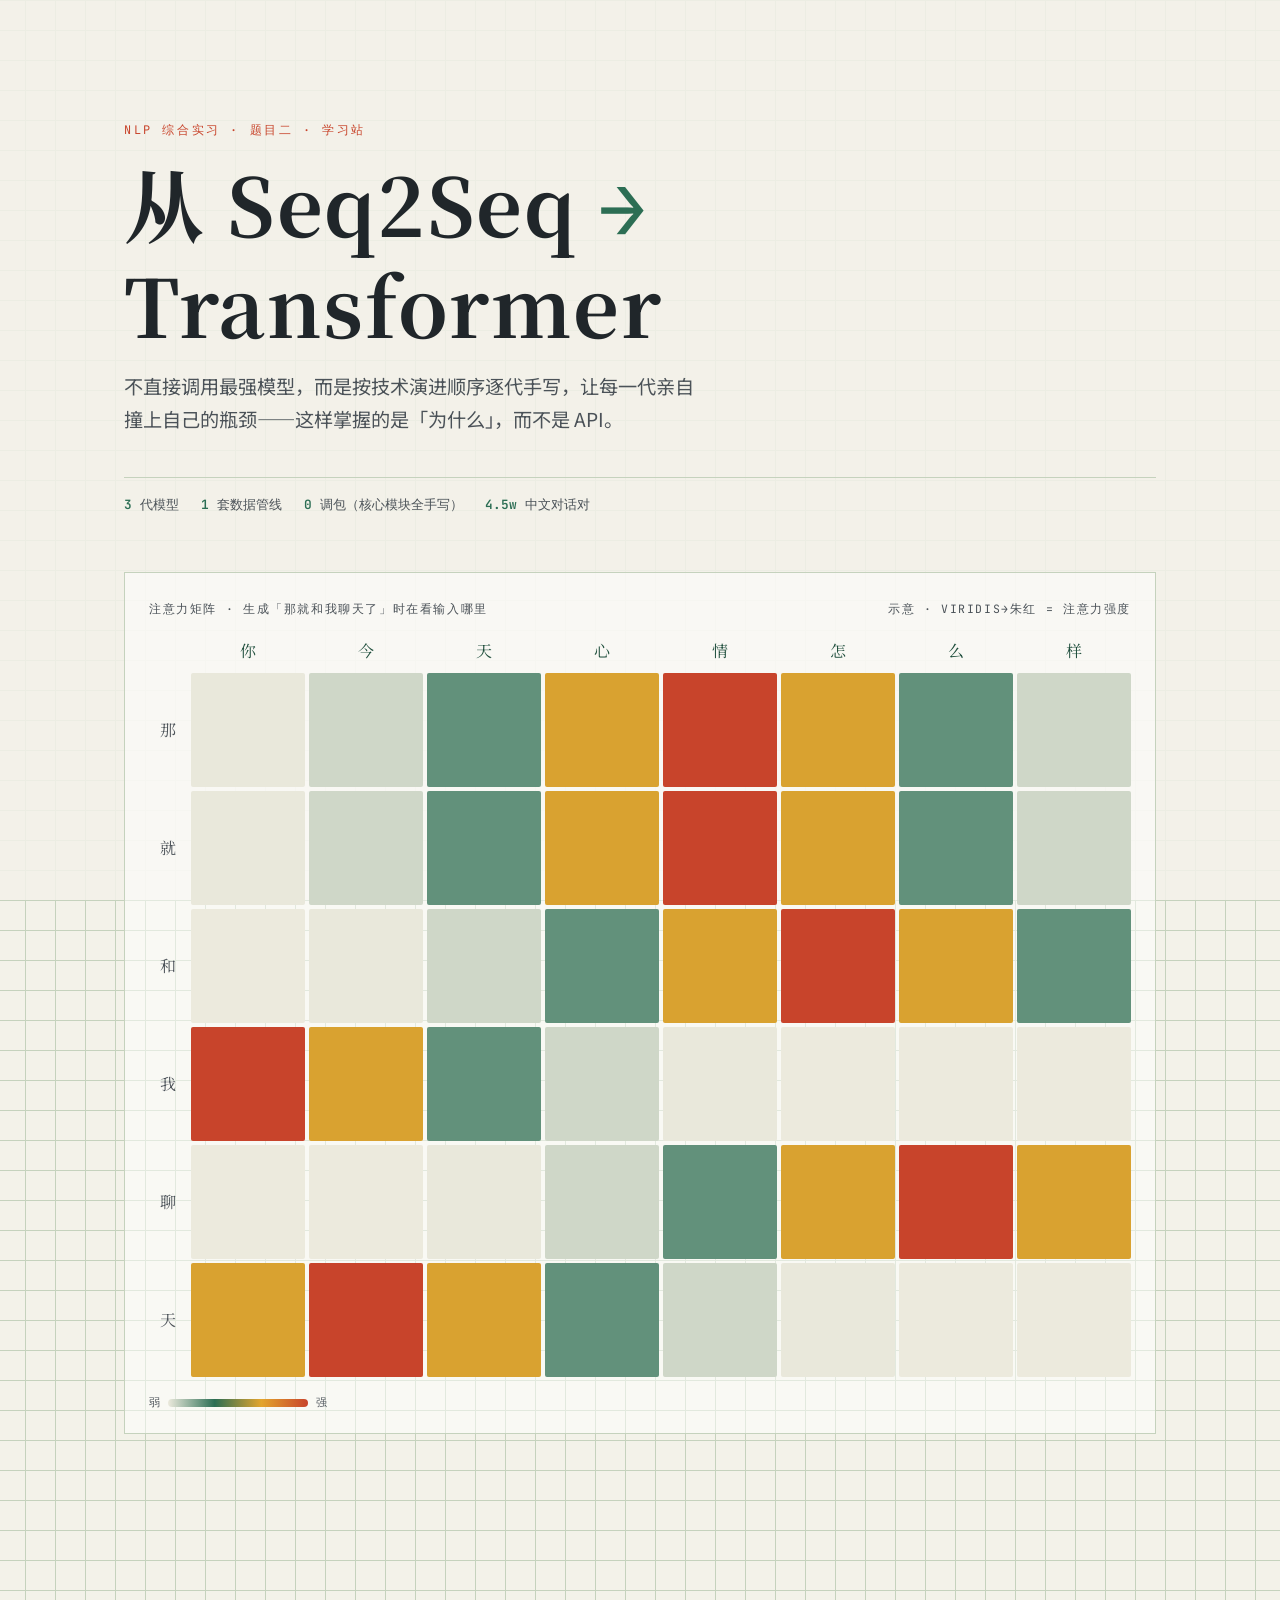
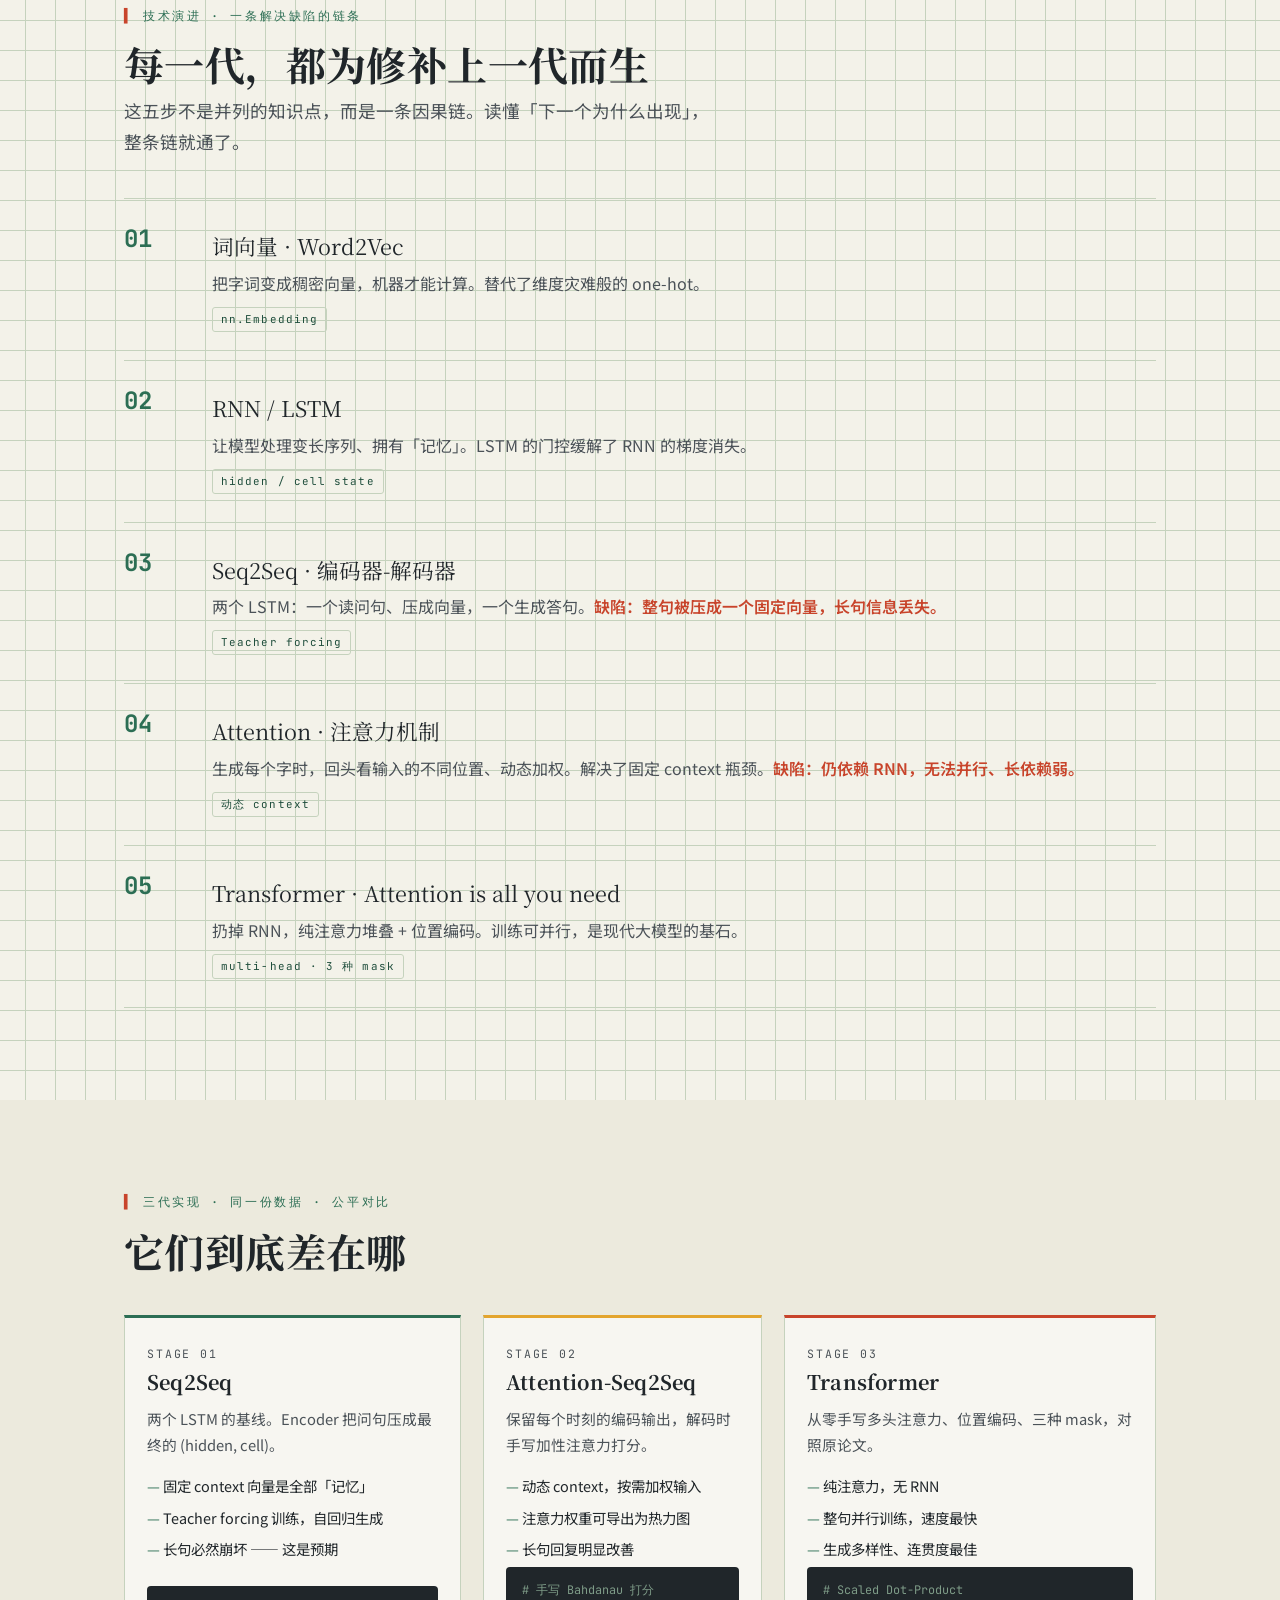
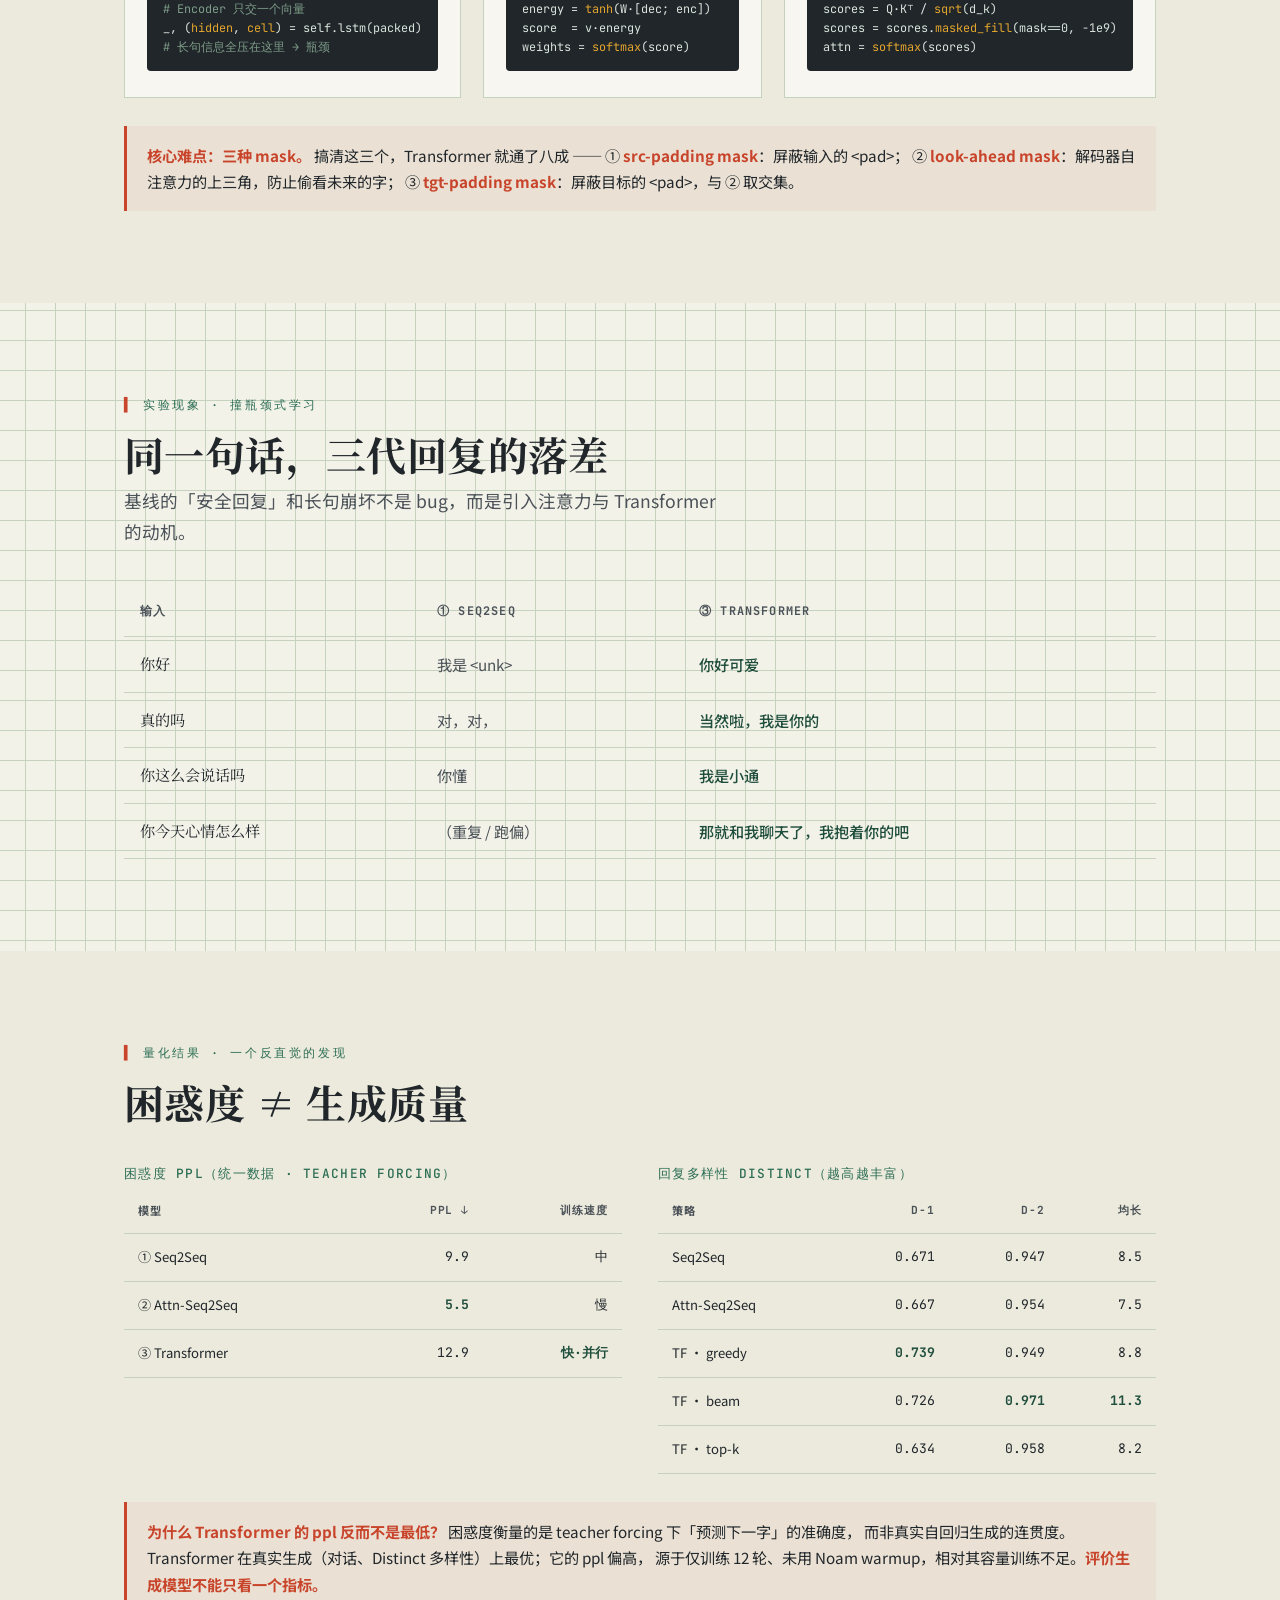
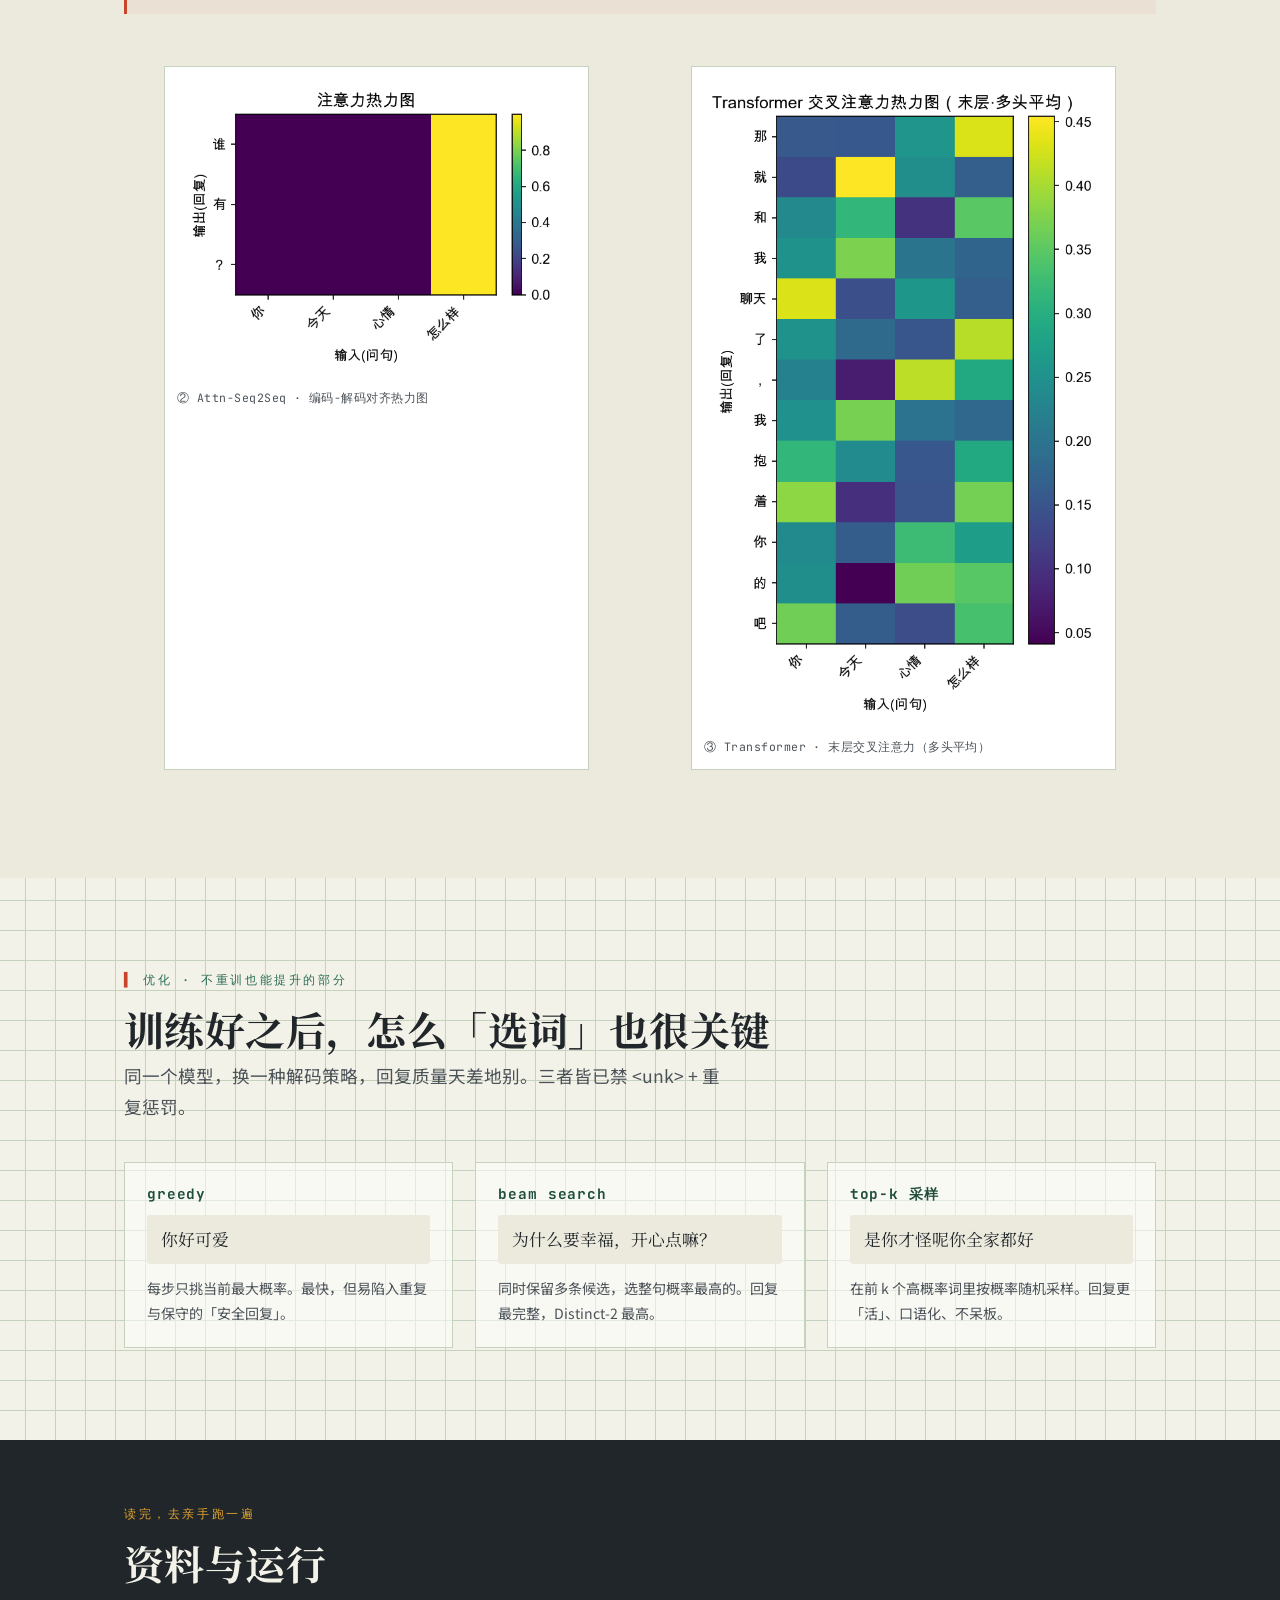
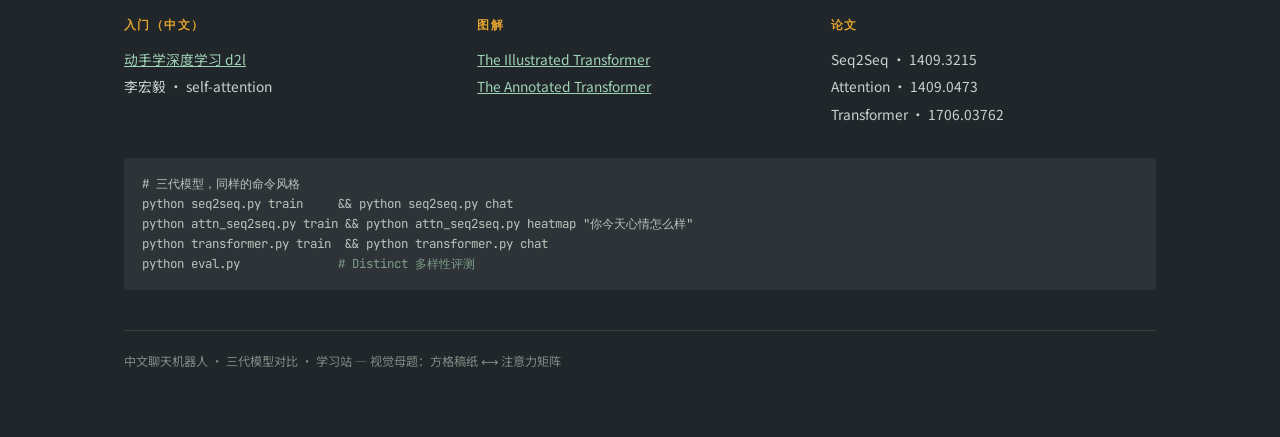
==== web/index.html @ bf2e15ba "补齐实测ppl + 学习/演示网站 - 实测三模型统一困惑度(9.9/5.5/12.9)，补充"ppl≠生成质量"分析 - 新增 web/ 学习网站：HTML+分离CSS+JS，视觉母题"方格稿纸⟷注" ====
<!DOCTYPE html>
<html lang="zh-CN">
<head>
<meta charset="UTF-8">
<meta name="viewport" content="width=device-width, initial-scale=1.0">
<title>从 Seq2Seq 到 Transformer · 中文聊天机器人学习站</title>
<meta name="description" content="按 NLP 技术演进顺序，从零实现并对比 Seq2Seq、Attention、Transformer 三代生成式对话模型的学习网站。">
<link rel="preconnect" href="https://fonts.googleapis.com">
<link rel="preconnect" href="https://fonts.gstatic.com" crossorigin>
<link href="https://fonts.googleapis.com/css2?family=Noto+Sans+SC:wght@400;500;700&family=Noto+Serif+SC:wght@500;700;900&family=JetBrains+Mono:wght@400;500;700&display=swap" rel="stylesheet">
<link rel="stylesheet" href="styles.css">
</head>
<body>

<!-- ================= HERO ================= -->
<header class="hero">
  <div class="wrap">
    <p class="eyebrow">NLP 综合实习 · 题目二 · 学习站</p>
    <h1>从 Seq2Seq <span class="arrow">→</span> Transformer</h1>
    <p class="sub">不直接调用最强模型，而是按技术演进顺序逐代手写，让每一代亲自撞上自己的瓶颈——这样掌握的是「为什么」，而不是 API。</p>
    <div class="meta">
      <span><b>3</b> 代模型</span>
      <span><b>1</b> 套数据管线</span>
      <span><b>0</b> 调包（核心模块全手写）</span>
      <span><b>4.5w</b> 中文对话对</span>
    </div>

    <!-- 签名：注意力矩阵（= 方格稿纸） -->
    <figure class="attn-demo reveal">
      <figcaption class="cap">
        <span>注意力矩阵 · 生成「那就和我聊天了」时在看输入哪里</span>
        <span>示意 · viridis→朱红 = 注意力强度</span>
      </figcaption>
      <div class="attn-grid" id="attn-grid" aria-label="注意力热力图示意"></div>
      <div class="legend"><span>弱</span><span class="bar"></span><span>强</span></div>
    </figure>
  </div>
</header>

<!-- ================= 演进时间线 ================= -->
<section>
  <div class="wrap">
    <div class="section-head reveal">
      <p class="eyebrow">技术演进 · 一条解决缺陷的链条</p>
      <h2>每一代，都为修补上一代而生</h2>
      <p class="lede">这五步不是并列的知识点，而是一条因果链。读懂「下一个为什么出现」，整条链就通了。</p>
    </div>
    <ol class="spine reveal">
      <li>
        <div class="no">01</div>
        <div>
          <p class="who">词向量 · Word2Vec</p>
          <p class="solves">把字词变成稠密向量，机器才能计算。替代了维度灾难般的 one-hot。</p>
          <span class="tag">nn.Embedding</span>
        </div>
      </li>
      <li>
        <div class="no">02</div>
        <div>
          <p class="who">RNN / LSTM</p>
          <p class="solves">让模型处理变长序列、拥有「记忆」。LSTM 的门控缓解了 RNN 的梯度消失。</p>
          <span class="tag">hidden / cell state</span>
        </div>
      </li>
      <li>
        <div class="no">03</div>
        <div>
          <p class="who">Seq2Seq · 编码器-解码器</p>
          <p class="solves">两个 LSTM：一个读问句、压成向量，一个生成答句。<b>缺陷：整句被压成一个固定向量，长句信息丢失。</b></p>
          <span class="tag">Teacher forcing</span>
        </div>
      </li>
      <li>
        <div class="no">04</div>
        <div>
          <p class="who">Attention · 注意力机制</p>
          <p class="solves">生成每个字时，回头看输入的不同位置、动态加权。解决了固定 context 瓶颈。<b>缺陷：仍依赖 RNN，无法并行、长依赖弱。</b></p>
          <span class="tag">动态 context</span>
        </div>
      </li>
      <li>
        <div class="no">05</div>
        <div>
          <p class="who">Transformer · Attention is all you need</p>
          <p class="solves">扔掉 RNN，纯注意力堆叠 + 位置编码。训练可并行，是现代大模型的基石。</p>
          <span class="tag">multi-head · 3 种 mask</span>
        </div>
      </li>
    </ol>
  </div>
</section>

<!-- ================= 三代模型 ================= -->
<section class="bottleneck">
  <div class="wrap">
    <div class="section-head reveal">
      <p class="eyebrow">三代实现 · 同一份数据 · 公平对比</p>
      <h2>它们到底差在哪</h2>
    </div>
    <div class="cards reveal">
      <article class="card">
        <span class="kicker">STAGE 01</span>
        <h3>Seq2Seq</h3>
        <p class="role">两个 LSTM 的基线。Encoder 把问句压成最终的 (hidden, cell)。</p>
        <p class="point">固定 context 向量是全部「记忆」</p>
        <p class="point">Teacher forcing 训练，自回归生成</p>
        <p class="point">长句必然崩坏 —— 这是预期</p>
        <pre><span class="c"># Encoder 只交一个向量</span>
_, (<span class="k">hidden</span>, <span class="k">cell</span>) = self.lstm(packed)
<span class="c"># 长句信息全压在这里 → 瓶颈</span></pre>
      </article>
      <article class="card accent-a">
        <span class="kicker">STAGE 02</span>
        <h3>Attention-Seq2Seq</h3>
        <p class="role">保留每个时刻的编码输出，解码时手写加性注意力打分。</p>
        <p class="point">动态 context，按需加权输入</p>
        <p class="point">注意力权重可导出为热力图</p>
        <p class="point">长句回复明显改善</p>
        <pre><span class="c"># 手写 Bahdanau 打分</span>
energy = <span class="k">tanh</span>(W·[dec; enc])
score  = v·energy
weights = <span class="k">softmax</span>(score)</pre>
      </article>
      <article class="card accent-v">
        <span class="kicker">STAGE 03</span>
        <h3>Transformer</h3>
        <p class="role">从零手写多头注意力、位置编码、三种 mask，对照原论文。</p>
        <p class="point">纯注意力，无 RNN</p>
        <p class="point">整句并行训练，速度最快</p>
        <p class="point">生成多样性、连贯度最佳</p>
        <pre><span class="c"># Scaled Dot-Product</span>
scores = Q·Kᵀ / <span class="k">sqrt</span>(d_k)
scores = scores.<span class="k">masked_fill</span>(mask==0, -1e9)
attn = <span class="k">softmax</span>(scores)</pre>
      </article>
    </div>

    <div class="margin-note reveal">
      <b>核心难点：三种 mask。</b> 搞清这三个，Transformer 就通了八成 ——
      ① <b>src-padding mask</b>：屏蔽输入的 &lt;pad&gt;；
      ② <b>look-ahead mask</b>：解码器自注意力的上三角，防止偷看未来的字；
      ③ <b>tgt-padding mask</b>：屏蔽目标的 &lt;pad&gt;，与 ② 取交集。
    </div>
  </div>
</section>

<!-- ================= 撞瓶颈 ================= -->
<section>
  <div class="wrap">
    <div class="section-head reveal">
      <p class="eyebrow">实验现象 · 撞瓶颈式学习</p>
      <h2>同一句话，三代回复的落差</h2>
      <p class="lede">基线的「安全回复」和长句崩坏不是 bug，而是引入注意力与 Transformer 的动机。</p>
    </div>
    <div class="table-wrap reveal">
      <table class="dialogue">
        <thead><tr><th>输入</th><th>① Seq2Seq</th><th>③ Transformer</th></tr></thead>
        <tbody>
          <tr><td class="q">你好</td><td class="bad">我是 &lt;unk&gt;</td><td class="good">你好可爱</td></tr>
          <tr><td class="q">真的吗</td><td class="bad">对，对，</td><td class="good">当然啦，我是你的</td></tr>
          <tr><td class="q">你这么会说话吗</td><td class="bad">你懂</td><td class="good">我是小通</td></tr>
          <tr><td class="q">你今天心情怎么样</td><td class="bad">（重复 / 跑偏）</td><td class="good">那就和我聊天了，我抱着你的吧</td></tr>
        </tbody>
      </table>
    </div>
  </div>
</section>

<!-- ================= 结果 ================= -->
<section class="bottleneck">
  <div class="wrap">
    <div class="section-head reveal">
      <p class="eyebrow">量化结果 · 一个反直觉的发现</p>
      <h2>困惑度 ≠ 生成质量</h2>
    </div>

    <div class="tables-2 reveal">
      <div>
        <h3>困惑度 ppl（统一数据 · teacher forcing）</h3>
        <div class="table-wrap">
          <table class="data-table">
            <thead><tr><th>模型</th><th>ppl ↓</th><th>训练速度</th></tr></thead>
            <tbody>
              <tr><td>① Seq2Seq</td><td>9.9</td><td>中</td></tr>
              <tr><td>② Attn-Seq2Seq</td><td class="best">5.5</td><td>慢</td></tr>
              <tr><td>③ Transformer</td><td>12.9</td><td class="best">快·并行</td></tr>
            </tbody>
          </table>
        </div>
      </div>
      <div>
        <h3>回复多样性 Distinct（越高越丰富）</h3>
        <div class="table-wrap">
          <table class="data-table">
            <thead><tr><th>策略</th><th>D-1</th><th>D-2</th><th>均长</th></tr></thead>
            <tbody>
              <tr><td>Seq2Seq</td><td>0.671</td><td>0.947</td><td>8.5</td></tr>
              <tr><td>Attn-Seq2Seq</td><td>0.667</td><td>0.954</td><td>7.5</td></tr>
              <tr><td>TF · greedy</td><td class="best">0.739</td><td>0.949</td><td>8.8</td></tr>
              <tr><td>TF · beam</td><td>0.726</td><td class="best">0.971</td><td class="best">11.3</td></tr>
              <tr><td>TF · top-k</td><td>0.634</td><td>0.958</td><td>8.2</td></tr>
            </tbody>
          </table>
        </div>
      </div>
    </div>

    <div class="margin-note reveal">
      <b>为什么 Transformer 的 ppl 反而不是最低？</b> 困惑度衡量的是 teacher forcing 下「预测下一字」的准确度，
      而非真实自回归生成的连贯度。Transformer 在真实生成（对话、Distinct 多样性）上最优；它的 ppl 偏高，
      源于仅训练 12 轮、未用 Noam warmup，相对其容量训练不足。<b>评价生成模型不能只看一个指标。</b>
    </div>

    <div class="figs reveal">
      <figure class="fig">
        <img src="assets/attn_heatmap.png" alt="Attention-Seq2Seq 注意力热力图">
        <figcaption>② Attn-Seq2Seq · 编码-解码对齐热力图</figcaption>
      </figure>
      <figure class="fig">
        <img src="assets/tf_heatmap.png" alt="Transformer 交叉注意力热力图">
        <figcaption>③ Transformer · 末层交叉注意力（多头平均）</figcaption>
      </figure>
    </div>
  </div>
</section>

<!-- ================= 解码策略 ================= -->
<section>
  <div class="wrap">
    <div class="section-head reveal">
      <p class="eyebrow">优化 · 不重训也能提升的部分</p>
      <h2>训练好之后，怎么「选词」也很关键</h2>
      <p class="lede">同一个模型，换一种解码策略，回复质量天差地别。三者皆已禁 &lt;unk&gt; + 重复惩罚。</p>
    </div>
    <div class="decodes reveal">
      <article class="decode">
        <h3>greedy</h3>
        <p class="ex">你好可爱</p>
        <p>每步只挑当前最大概率。最快，但易陷入重复与保守的「安全回复」。</p>
      </article>
      <article class="decode">
        <h3>beam search</h3>
        <p class="ex">为什么要幸福，开心点嘛？</p>
        <p>同时保留多条候选，选整句概率最高的。回复最完整，Distinct-2 最高。</p>
      </article>
      <article class="decode">
        <h3>top-k 采样</h3>
        <p class="ex">是你才怪呢你全家都好</p>
        <p>在前 k 个高概率词里按概率随机采样。回复更「活」、口语化、不呆板。</p>
      </article>
    </div>
  </div>
</section>

<!-- ================= Footer ================= -->
<footer>
  <div class="wrap">
    <p class="eyebrow">读完，去亲手跑一遍</p>
    <h2>资料与运行</h2>
    <div class="ref-grid">
      <div>
        <h4>入门（中文）</h4>
        <ul>
          <li><a href="https://zh.d2l.ai">动手学深度学习 d2l</a></li>
          <li>李宏毅 · self-attention</li>
        </ul>
      </div>
      <div>
        <h4>图解</h4>
        <ul>
          <li><a href="https://jalammar.github.io/illustrated-transformer/">The Illustrated Transformer</a></li>
          <li><a href="https://nlp.seas.harvard.edu/annotated-transformer/">The Annotated Transformer</a></li>
        </ul>
      </div>
      <div>
        <h4>论文</h4>
        <ul>
          <li>Seq2Seq · 1409.3215</li>
          <li>Attention · 1409.0473</li>
          <li>Transformer · 1706.03762</li>
        </ul>
      </div>
    </div>
    <pre class="run"># 三代模型，同样的命令风格
python seq2seq.py train     &amp;&amp; python seq2seq.py chat
python attn_seq2seq.py train &amp;&amp; python attn_seq2seq.py heatmap "你今天心情怎么样"
python transformer.py train  &amp;&amp; python transformer.py chat
python eval.py              <span class="c"># Distinct 多样性评测</span></pre>
    <p class="colophon">中文聊天机器人 · 三代模型对比 · 学习站 — 视觉母题：方格稿纸 ⟷ 注意力矩阵</p>
  </div>
</footer>

<script src="script.js"></script>
</body>
</html>
---- web/styles.css ----
/* =====================================================================
   从 Seq2Seq 到 Transformer · 学习站
   设计母题：方格稿纸 ⟷ 注意力矩阵
   ===================================================================== */

:root {
  /* 调色板（稿纸 / 校对世界） */
  --paper:     #F3F2E9;
  --paper-2:   #ECEADD;
  --grid:      #C5D2BD;
  --ink:       #20262A;
  --ink-soft:  #4B5258;
  --jade:      #2C6E54;
  --jade-deep: #1F4E3C;
  --vermilion: #C8442B;
  --amber:     #E3A52E;

  /* 字体 */
  --serif: "Noto Serif SC", Georgia, serif;
  --sans:  "Noto Sans SC", system-ui, sans-serif;
  --mono:  "JetBrains Mono", ui-monospace, monospace;

  /* 网格单元 */
  --cell: 30px;

  --maxw: 1080px;
}

* { box-sizing: border-box; }

html { scroll-behavior: smooth; overflow-x: hidden; }

body {
  margin: 0;
  font-family: var(--sans);
  color: var(--ink);
  background-color: var(--paper);
  /* 方格稿纸底纹：贯穿全站的结构母题 */
  background-image:
    linear-gradient(var(--grid) 1px, transparent 1px),
    linear-gradient(90deg, var(--grid) 1px, transparent 1px);
  background-size: var(--cell) var(--cell);
  background-position: center top;
  line-height: 1.75;
  -webkit-font-smoothing: antialiased;
}

/* 网格太抢眼会影响阅读：用一层半透明纸盖住，只留隐约方格 */
body::before {
  content: "";
  position: fixed;
  inset: 0;
  background: var(--paper);
  opacity: 0.86;
  z-index: -1;
  pointer-events: none;
}

.wrap { max-width: var(--maxw); margin: 0 auto; padding: 0 24px; }

/* ---------- 通用排版 ---------- */
.eyebrow {
  font-family: var(--mono);
  font-size: 0.74rem;
  letter-spacing: 0.22em;
  text-transform: uppercase;
  color: var(--jade);
  margin: 0 0 14px;
}
h1, h2, h3 { font-family: var(--serif); font-weight: 700; line-height: 1.2; letter-spacing: 0.01em; }
h2 { font-size: clamp(1.7rem, 3.6vw, 2.5rem); margin: 0 0 8px; }
h3 { font-size: 1.25rem; margin: 0 0 8px; }
p  { margin: 0 0 1rem; }
a  { color: var(--jade-deep); }

.lede { font-size: 1.1rem; color: var(--ink-soft); max-width: 60ch; }

section { padding: 92px 0; position: relative; }
.section-head { margin-bottom: 40px; }

/* 朱红校对短横，作为小节标记 */
.section-head .eyebrow::before {
  content: "▌ ";
  color: var(--vermilion);
}

/* ===================================================================
   HERO
   =================================================================== */
.hero { padding: 120px 0 80px; }
.hero .eyebrow { color: var(--vermilion); }
.hero h1 {
  font-size: clamp(2.6rem, 7vw, 5rem);
  margin: 0 0 18px;
  letter-spacing: 0.02em;
}
.hero h1 .arrow { color: var(--jade); font-family: var(--mono); font-weight: 400; }
.hero .sub { font-size: 1.2rem; color: var(--ink-soft); max-width: 52ch; margin-bottom: 40px; }
.hero .meta {
  font-family: var(--mono); font-size: 0.8rem; color: var(--ink-soft);
  display: flex; gap: 22px; flex-wrap: wrap; border-top: 1px solid var(--grid);
  padding-top: 16px; margin-top: 8px;
}
.hero .meta b { color: var(--jade); font-weight: 600; }

/* ---------- 签名：注意力矩阵（方格） ---------- */
.attn-demo {
  margin: 56px 0 0;
  border: 1px solid var(--grid);
  background: rgba(255,255,255,0.5);
  padding: 26px 24px 20px;
}
.attn-demo { overflow: hidden; }
.attn-demo .cap {
  font-family: var(--mono); font-size: 0.72rem; letter-spacing: 0.14em;
  text-transform: uppercase; color: var(--ink-soft); margin-bottom: 18px;
  display: flex; justify-content: space-between; align-items: baseline;
  flex-wrap: wrap; gap: 4px 18px;
}
.attn-grid { display: grid; gap: 4px; }
.attn-grid .row { display: grid; gap: 4px; align-items: center; }
.attn-grid .lbl {
  font-family: var(--serif); font-size: 1rem; text-align: center;
  color: var(--ink-soft);
}
.attn-grid .lbl.col { color: var(--jade-deep); padding-bottom: 4px; }
.cell {
  aspect-ratio: 1 / 1;
  border-radius: 2px;
  background: var(--paper-2);
  display: flex; align-items: center; justify-content: center;
  font-family: var(--serif); font-size: 0.95rem; color: transparent;
  transition: background-color .5s ease, color .3s ease, transform .3s ease;
}
.legend {
  display: flex; align-items: center; gap: 8px; font-family: var(--mono);
  font-size: 0.7rem; color: var(--ink-soft); margin-top: 16px;
}
.legend .bar {
  height: 8px; width: 140px; border-radius: 4px;
  background: linear-gradient(90deg, var(--paper-2), var(--jade), var(--amber), var(--vermilion));
}

/* ===================================================================
   演进时间线（书脊）
   =================================================================== */
.spine { list-style: none; margin: 0; padding: 0; }
.spine li {
  display: grid;
  grid-template-columns: 64px 1fr;
  gap: 24px;
  padding: 28px 0;
  border-top: 1px solid var(--grid);
}
.spine li:last-child { border-bottom: 1px solid var(--grid); }
.spine .no {
  font-family: var(--mono); font-size: 1.5rem; font-weight: 700;
  color: var(--jade); line-height: 1;
}
.spine .who { font-family: var(--serif); font-size: 1.35rem; margin: 0 0 4px; }
.spine .solves { color: var(--ink-soft); margin: 0; }
.spine .solves b { color: var(--vermilion); font-weight: 600; }
.spine .tag {
  display: inline-block; font-family: var(--mono); font-size: 0.68rem;
  letter-spacing: 0.1em; color: var(--jade-deep); border: 1px solid var(--grid);
  padding: 2px 8px; border-radius: 3px; margin-top: 10px;
}

/* ===================================================================
   三代模型卡片
   =================================================================== */
.cards { display: grid; grid-template-columns: repeat(3, 1fr); gap: 22px; }
.card {
  background: rgba(255,255,255,0.6);
  border: 1px solid var(--grid);
  border-top: 3px solid var(--jade);
  padding: 26px 22px;
  display: flex; flex-direction: column;
}
.card.accent-v { border-top-color: var(--vermilion); }
.card.accent-a { border-top-color: var(--amber); }
.card .kicker { font-family: var(--mono); font-size: 0.72rem; letter-spacing: 0.16em; color: var(--ink-soft); }
.card h3 { margin: 6px 0 12px; }
.card .role { font-size: 0.92rem; color: var(--ink-soft); margin-bottom: 16px; }
.card .point { font-size: 0.9rem; margin: 0 0 6px; padding-left: 16px; position: relative; }
.card .point::before { content: "—"; position: absolute; left: 0; color: var(--jade); }
.card pre { margin-top: auto; }

pre {
  font-family: var(--mono); font-size: 0.74rem; line-height: 1.6;
  background: var(--ink); color: #D9E4DC; border-radius: 4px;
  padding: 14px 16px; overflow-x: auto; margin: 16px 0 0;
}
pre .c { color: #7E9C88; }       /* 注释 */
pre .k { color: var(--amber); }  /* 关键词 */
code.inline {
  font-family: var(--mono); font-size: 0.86em;
  background: var(--paper-2); padding: 1px 6px; border-radius: 3px;
}

/* ===================================================================
   撞瓶颈 · 对话对比
   =================================================================== */
.bottleneck { background: var(--paper-2); }
.dialogue { width: 100%; border-collapse: collapse; font-size: 0.95rem; }
.dialogue th, .dialogue td { text-align: left; padding: 14px 16px; border-bottom: 1px solid var(--grid); vertical-align: top; }
.dialogue th { font-family: var(--mono); font-size: 0.74rem; letter-spacing: 0.1em; text-transform: uppercase; color: var(--ink-soft); }
.dialogue .q { font-family: var(--serif); }
.dialogue .bad { color: var(--ink-soft); }
.dialogue .good { color: var(--jade-deep); font-weight: 500; }

/* 校对式旁注 */
.margin-note {
  border-left: 3px solid var(--vermilion);
  background: rgba(200,68,43,0.05);
  padding: 16px 20px; margin: 28px 0 0;
  font-size: 0.95rem;
}
.margin-note b { color: var(--vermilion); }

/* ===================================================================
   结果 · 表格 + 热力图
   =================================================================== */
.data-table { width: 100%; border-collapse: collapse; font-family: var(--mono); font-size: 0.82rem; }
.data-table th, .data-table td { padding: 12px 14px; border-bottom: 1px solid var(--grid); text-align: right; }
.data-table th:first-child, .data-table td:first-child { text-align: left; font-family: var(--sans); }
.data-table th { color: var(--ink-soft); letter-spacing: 0.08em; text-transform: uppercase; font-size: 0.7rem; }
.data-table .best { color: var(--jade-deep); font-weight: 700; }
.data-table tr:hover { background: rgba(255,255,255,0.4); }

.figs { display: grid; grid-template-columns: 1fr 1fr; gap: 22px; margin-top: 36px; }
.fig { border: 1px solid var(--grid); background: #fff; padding: 12px; }
.fig img { width: 100%; height: auto; display: block; }
.fig figcaption { font-family: var(--mono); font-size: 0.72rem; color: var(--ink-soft); margin-top: 10px; letter-spacing: 0.04em; }

.table-wrap { overflow-x: auto; }
.tables-2 { display: grid; grid-template-columns: 1fr 1fr; gap: 36px; }
.tables-2 h3 { font-family: var(--mono); font-size: 0.8rem; letter-spacing: 0.1em; text-transform: uppercase; color: var(--jade); font-weight: 500; }

/* ===================================================================
   解码策略
   =================================================================== */
.decodes { display: grid; grid-template-columns: repeat(3, 1fr); gap: 22px; }
.decode {
  border: 1px solid var(--grid); padding: 22px; background: rgba(255,255,255,0.5);
}
.decode h3 { font-family: var(--mono); font-size: 0.9rem; letter-spacing: 0.06em; color: var(--jade-deep); }
.decode .ex { font-family: var(--serif); font-size: 1.05rem; color: var(--ink); margin: 12px 0; padding: 10px 14px; background: var(--paper-2); border-radius: 3px; }
.decode p { font-size: 0.88rem; color: var(--ink-soft); margin: 0; }

/* ===================================================================
   Footer
   =================================================================== */
footer { background: var(--ink); color: #C9D3CC; padding: 64px 0 48px; }
footer .eyebrow { color: var(--amber); }
footer a { color: #9FD3B6; }
footer h2 { color: var(--paper); }
.ref-grid { display: grid; grid-template-columns: repeat(auto-fit, minmax(220px, 1fr)); gap: 28px; margin-top: 28px; }
.ref-grid h4 { font-family: var(--mono); font-size: 0.74rem; letter-spacing: 0.12em; text-transform: uppercase; color: var(--amber); margin: 0 0 10px; }
.ref-grid ul { list-style: none; padding: 0; margin: 0; font-size: 0.86rem; line-height: 2; }
footer .run { font-family: var(--mono); font-size: 0.78rem; background: rgba(255,255,255,0.06); padding: 16px 18px; border-radius: 4px; margin-top: 30px; color: #B7C6BC; }
footer .colophon { margin-top: 40px; font-size: 0.76rem; color: #7E8C83; border-top: 1px solid #38423B; padding-top: 20px; }

/* ===================================================================
   动效 + 无障碍
   =================================================================== */
.reveal { opacity: 0; transform: translateY(18px); transition: opacity .7s ease, transform .7s ease; }
.reveal.in { opacity: 1; transform: none; }

:focus-visible { outline: 2px solid var(--vermilion); outline-offset: 3px; }

@media (prefers-reduced-motion: reduce) {
  * { animation: none !important; transition: none !important; scroll-behavior: auto; }
  .reveal { opacity: 1; transform: none; }
}

/* ===================================================================
   响应式
   =================================================================== */
@media (max-width: 860px) {
  .cards, .decodes, .figs, .tables-2 { grid-template-columns: 1fr; }
  section { padding: 64px 0; }
  .hero { padding: 84px 0 56px; }
  .spine li { grid-template-columns: 44px 1fr; gap: 16px; }
  .attn-demo { padding: 18px 12px 16px; }
  .attn-grid .row { gap: 3px; }
  .attn-grid .lbl, .attn-grid .lbl.col { font-size: 0.82rem; }
}
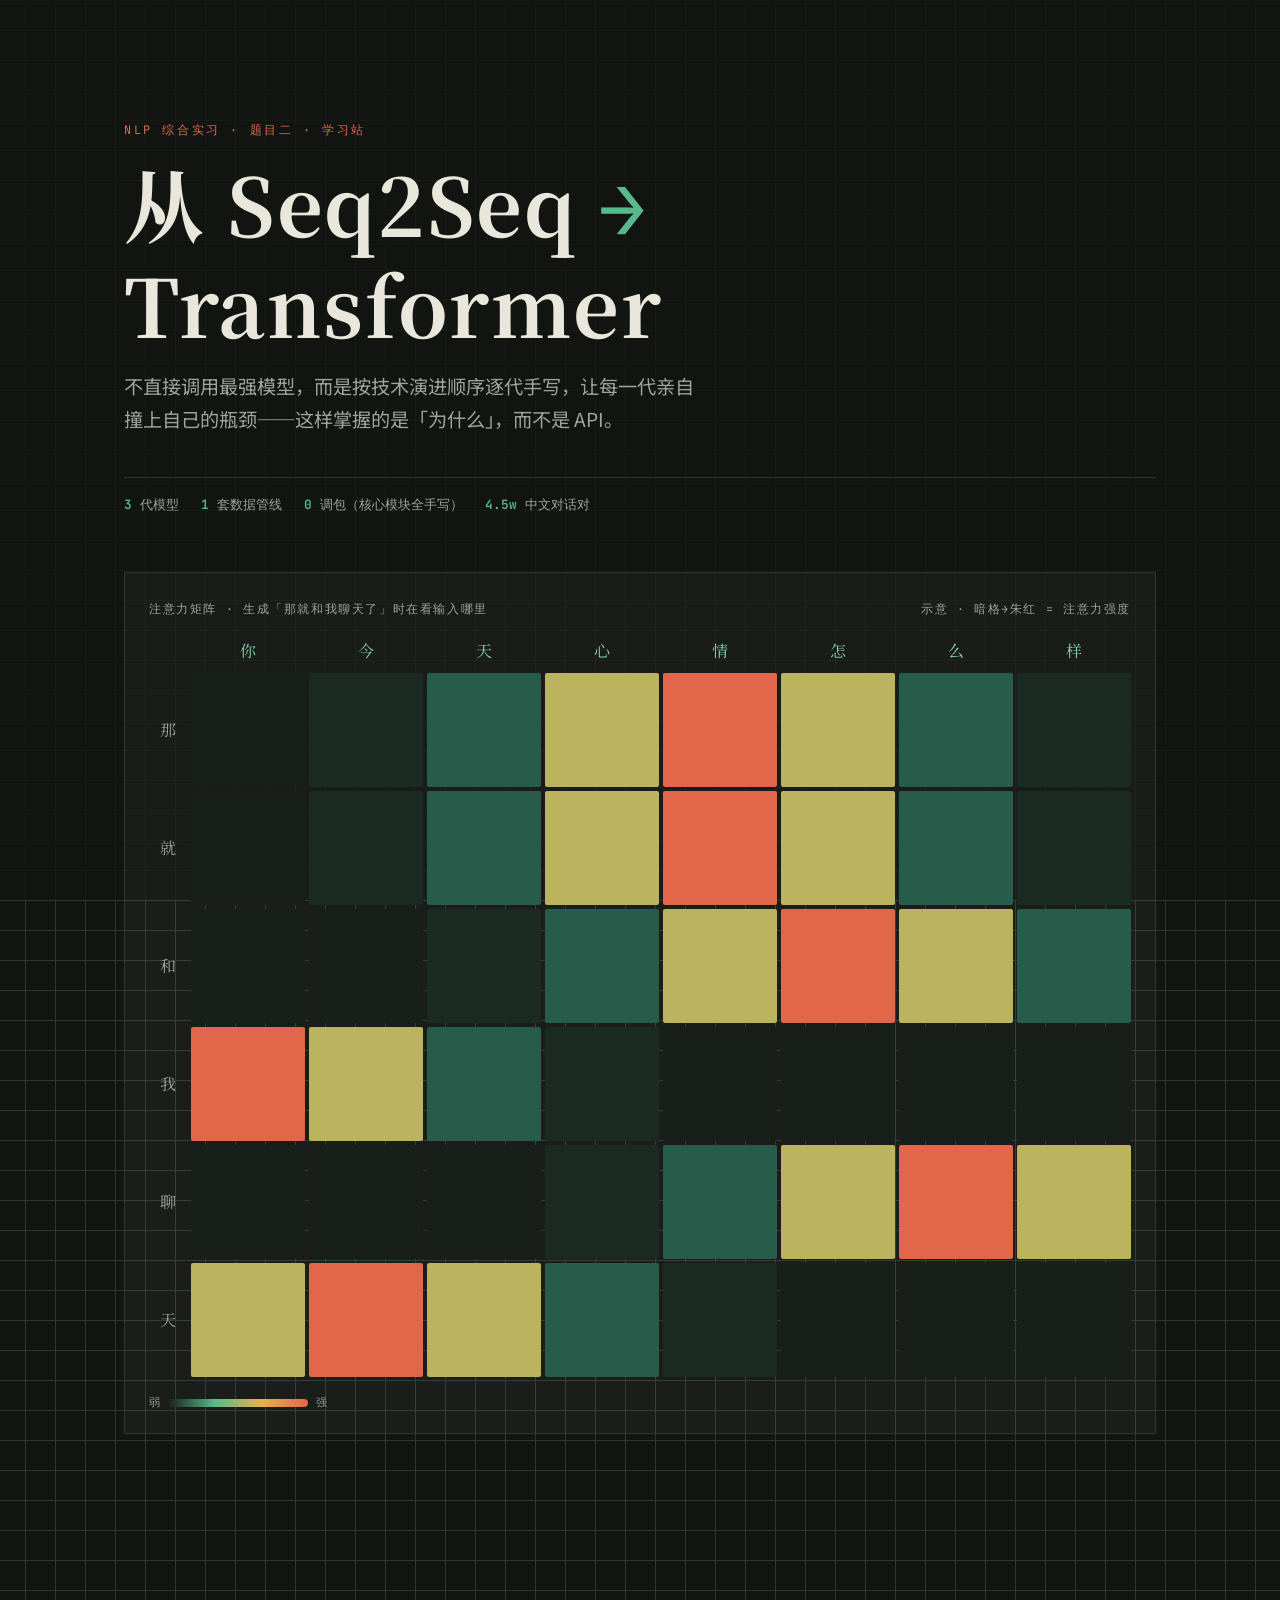
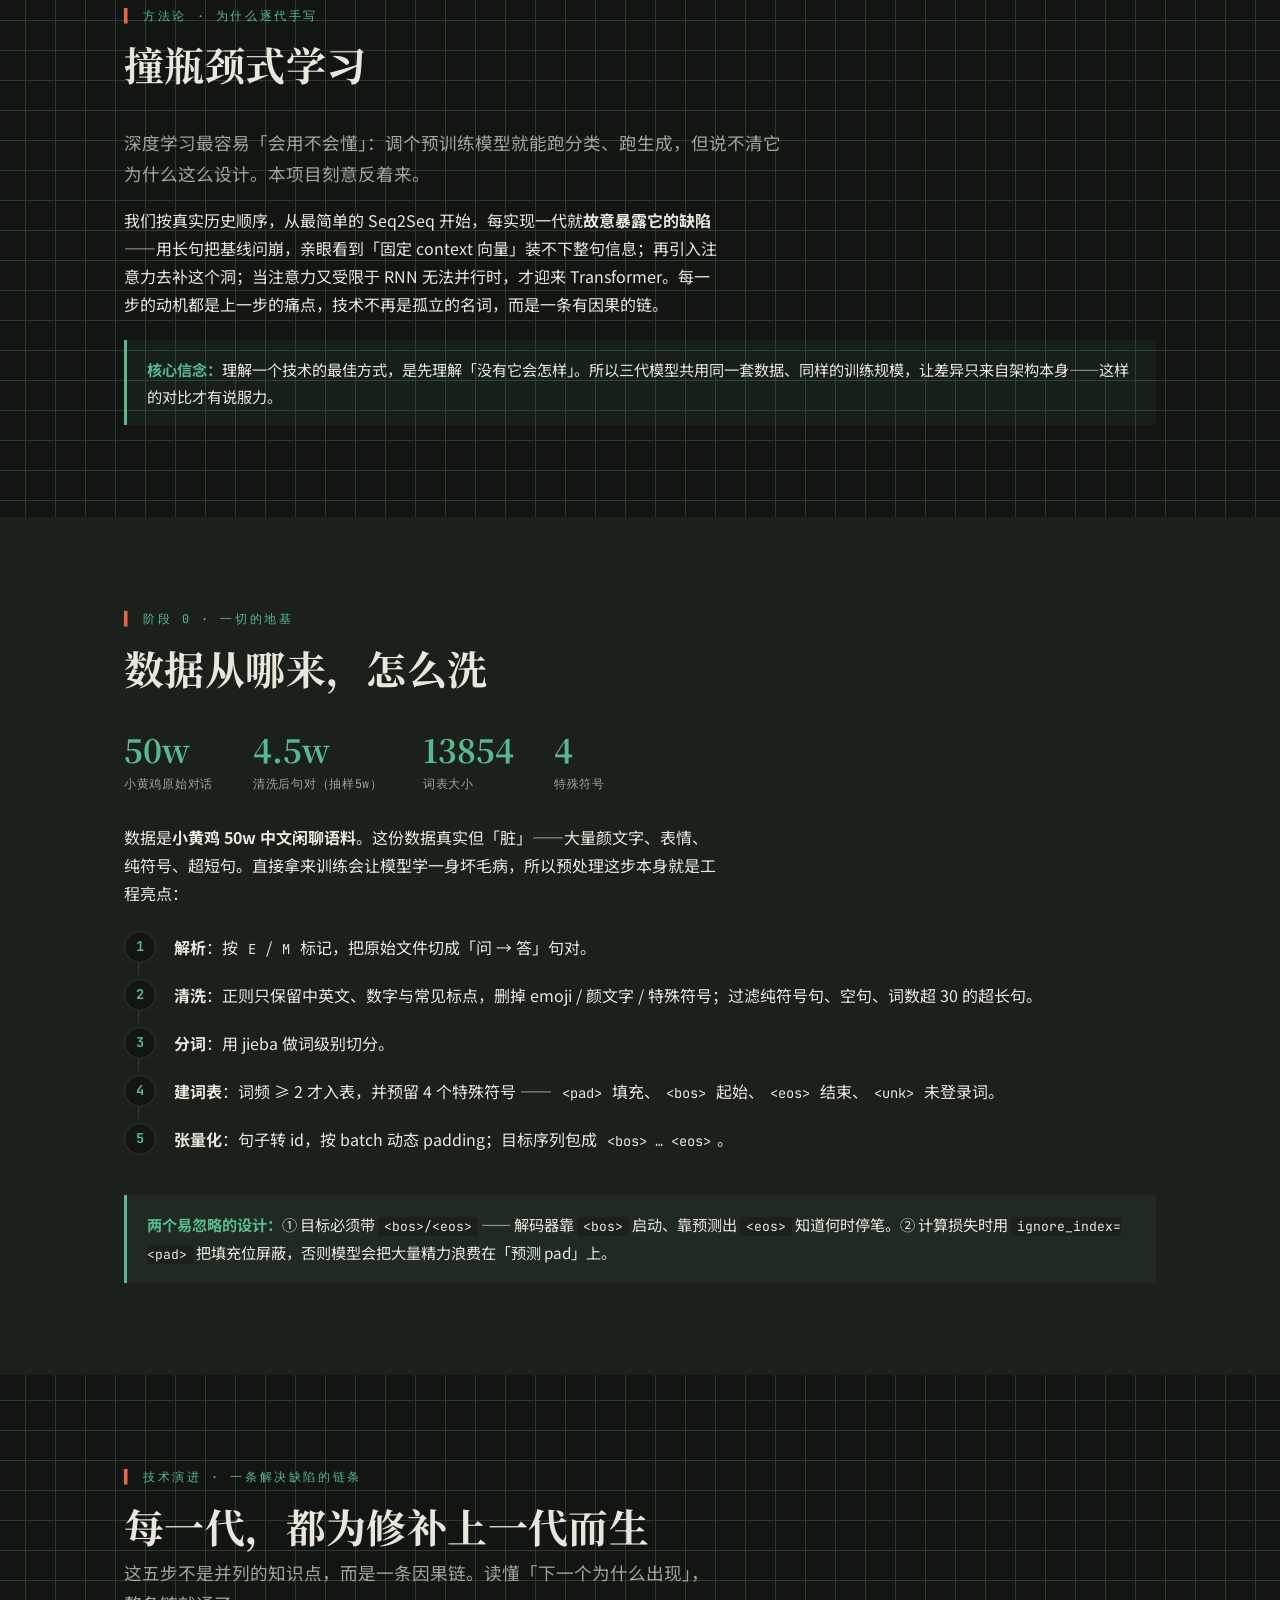
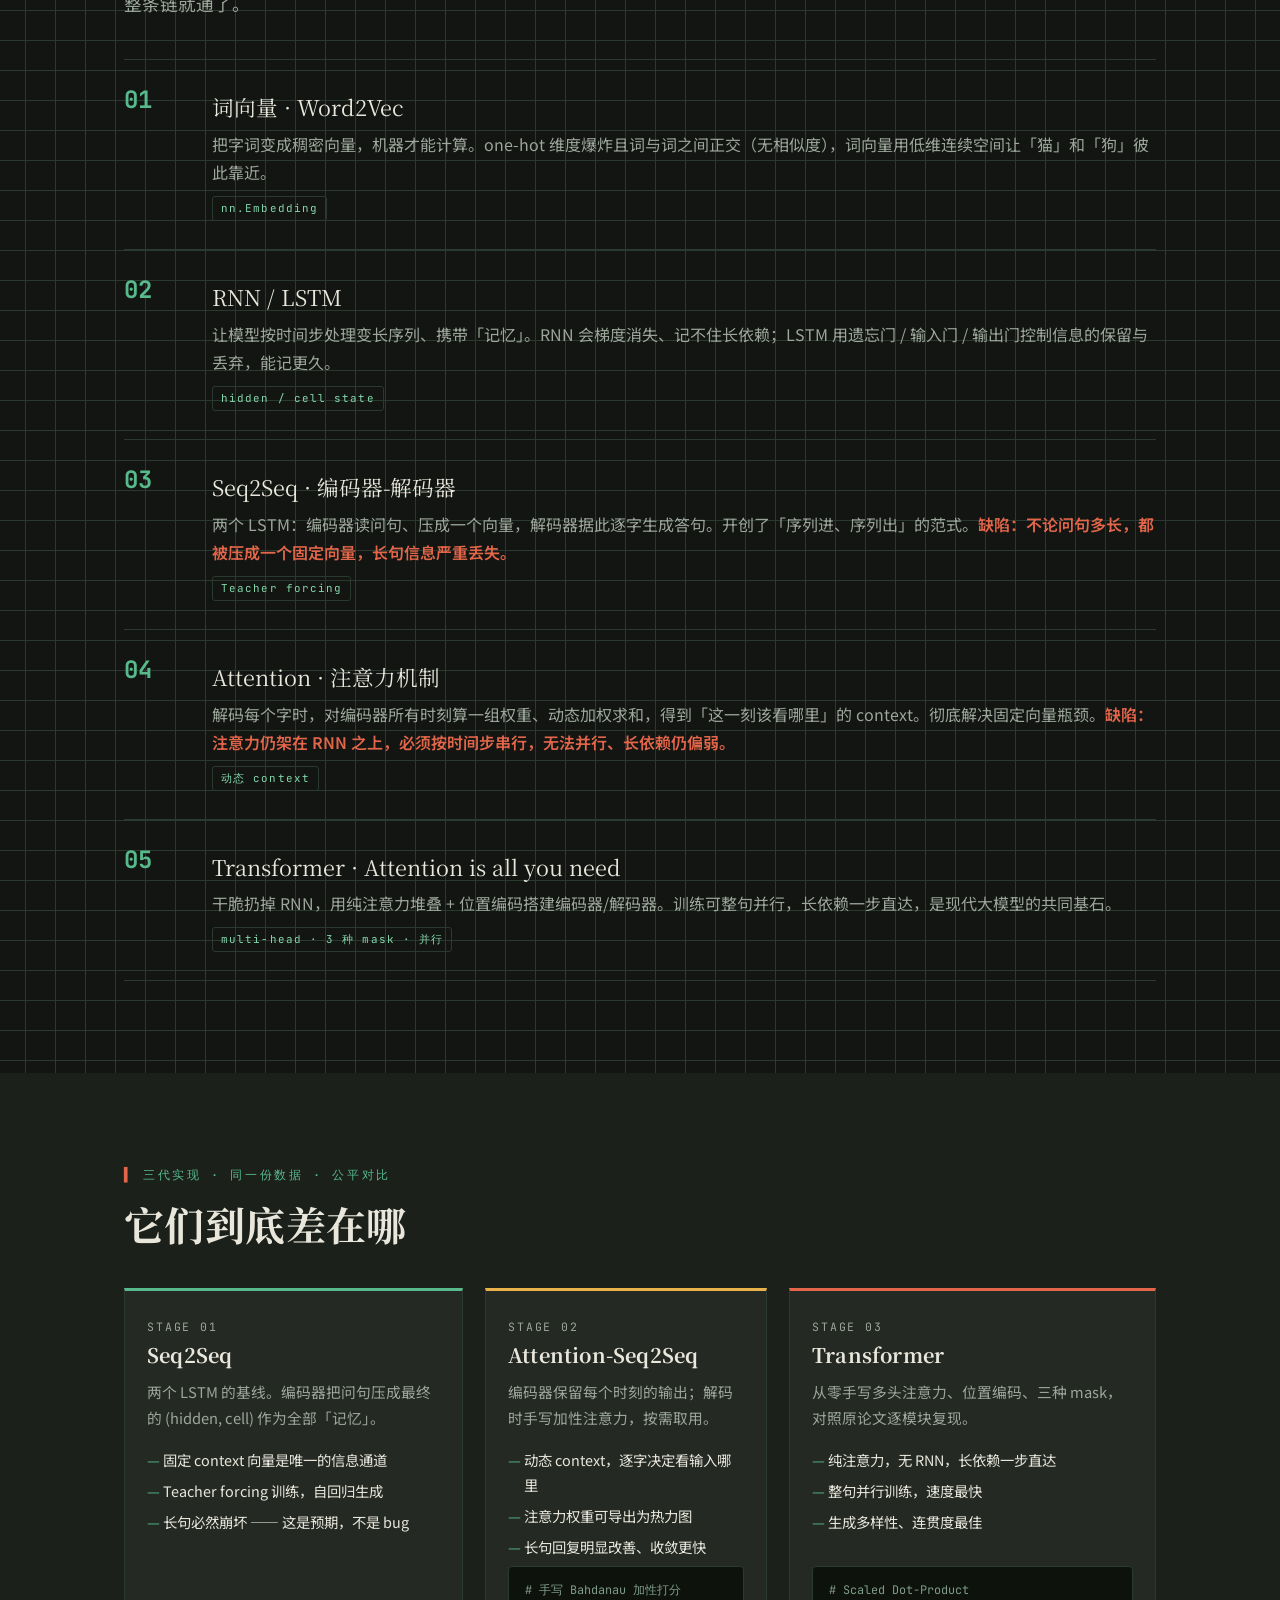
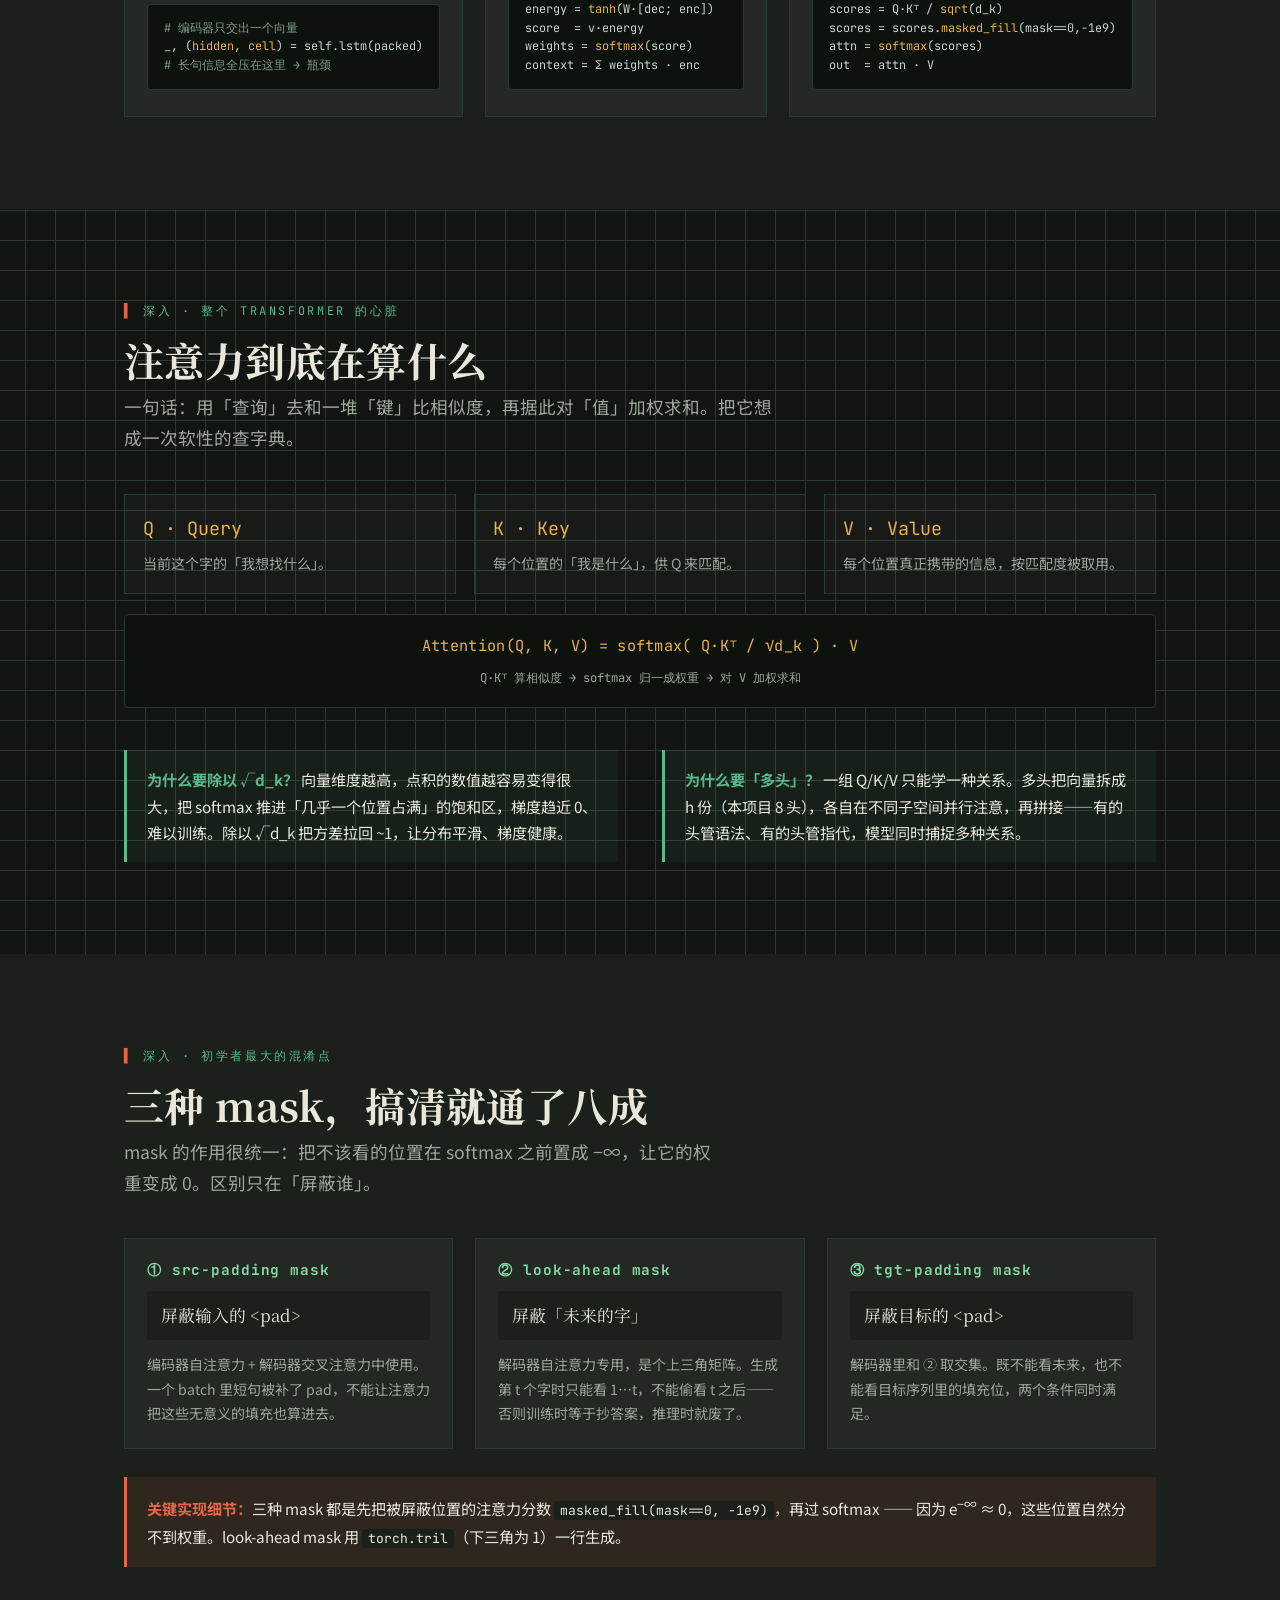
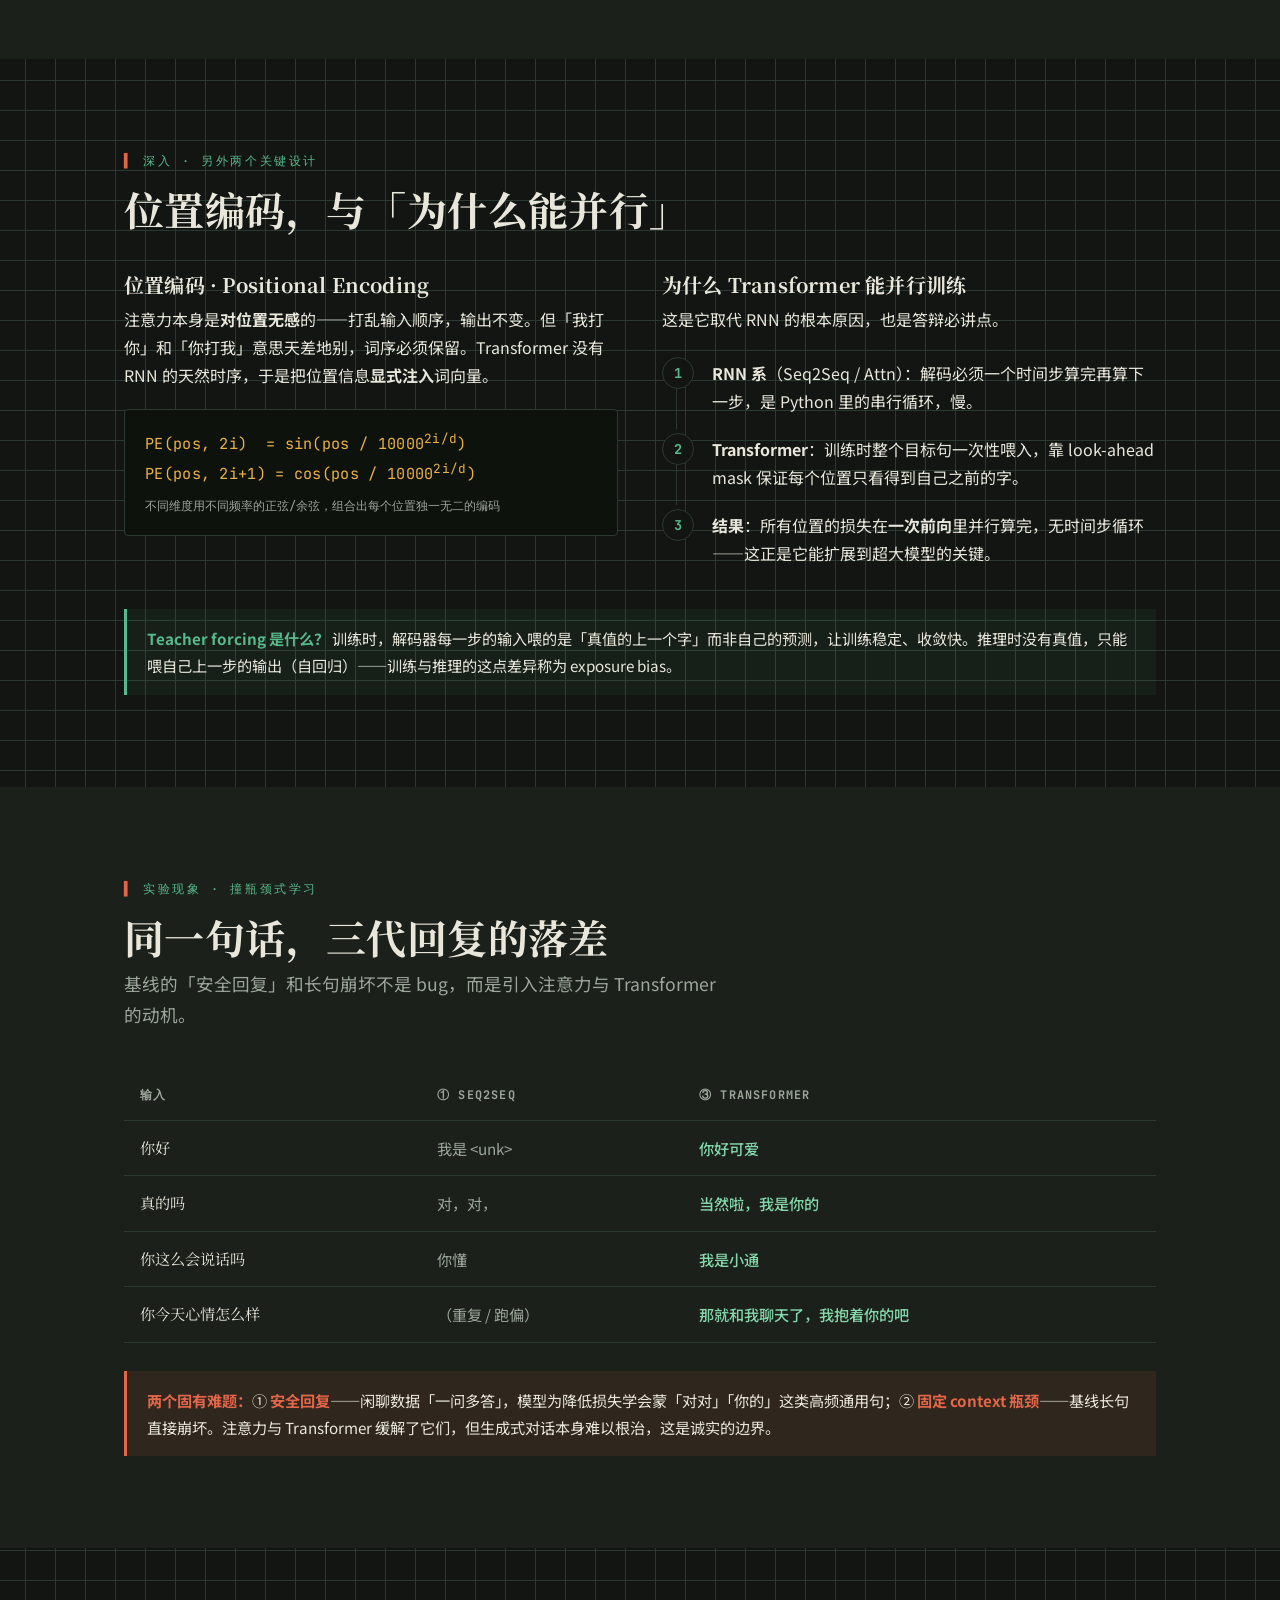
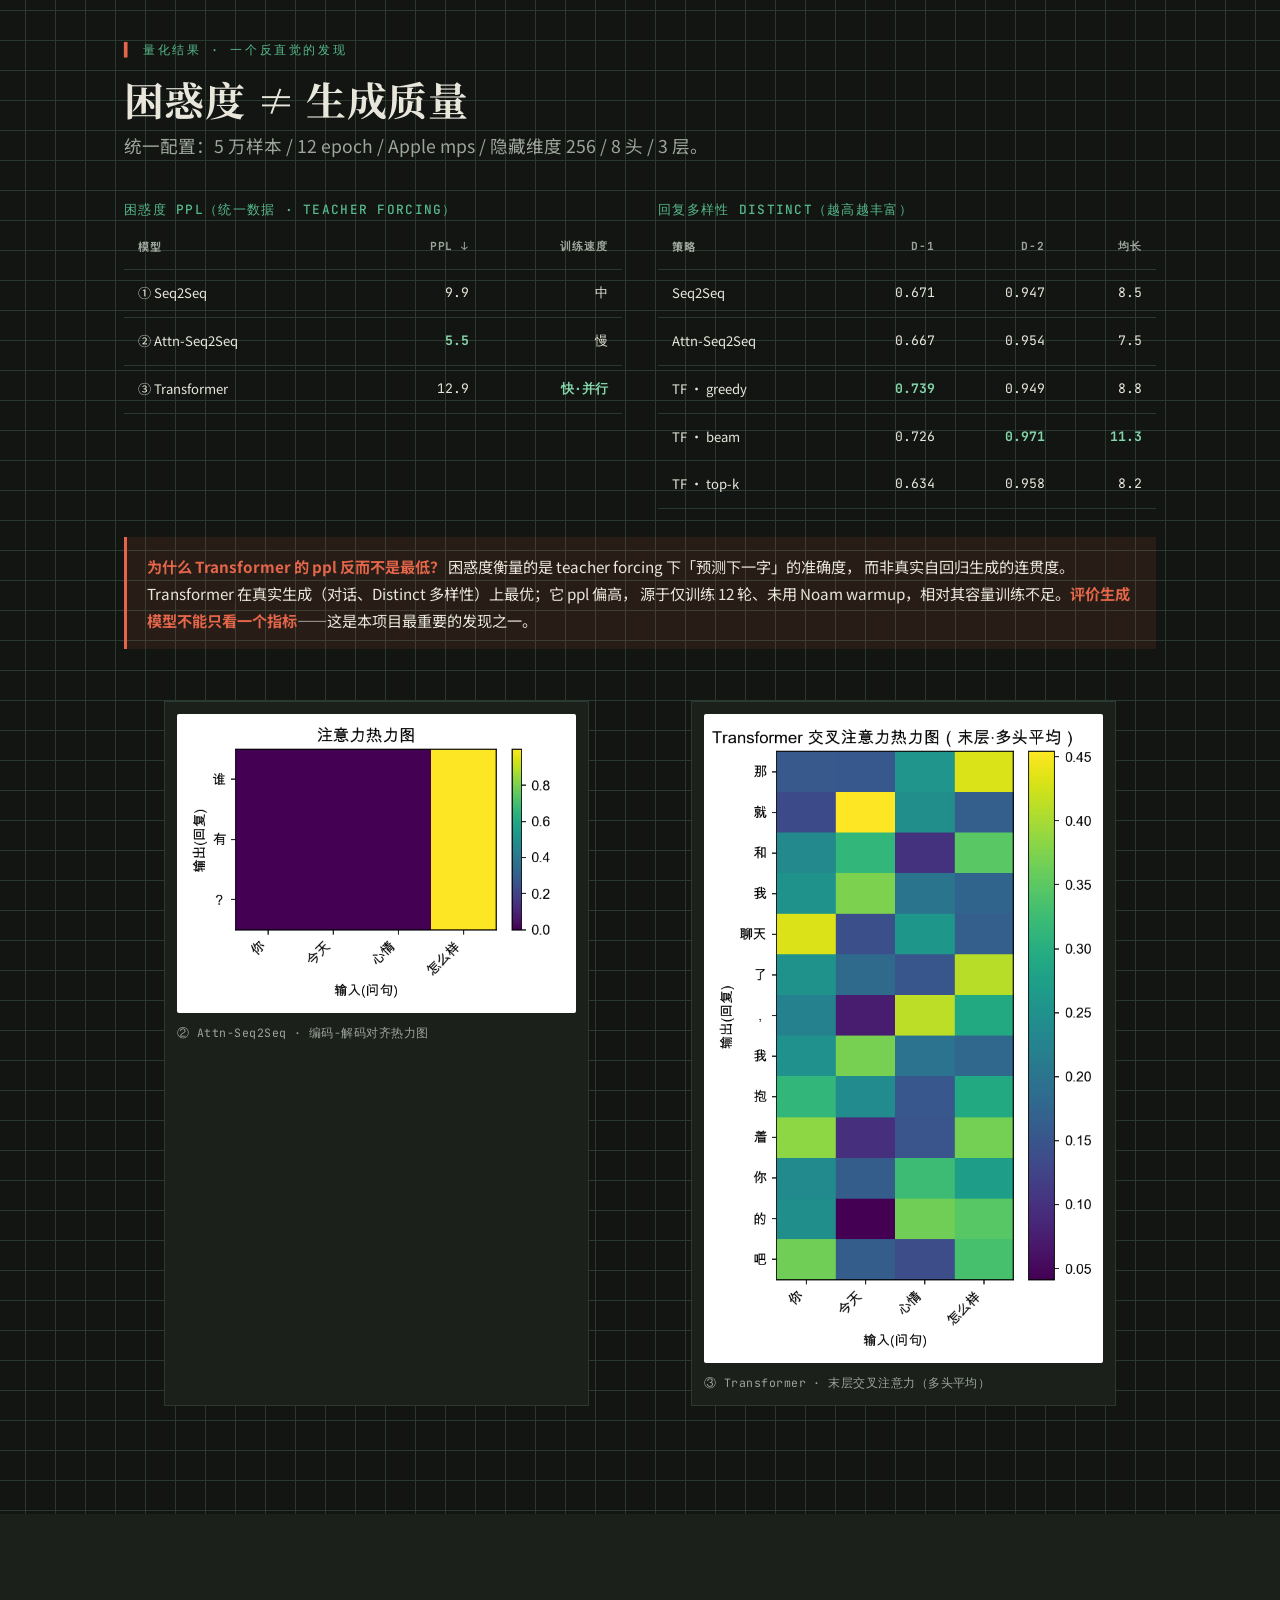
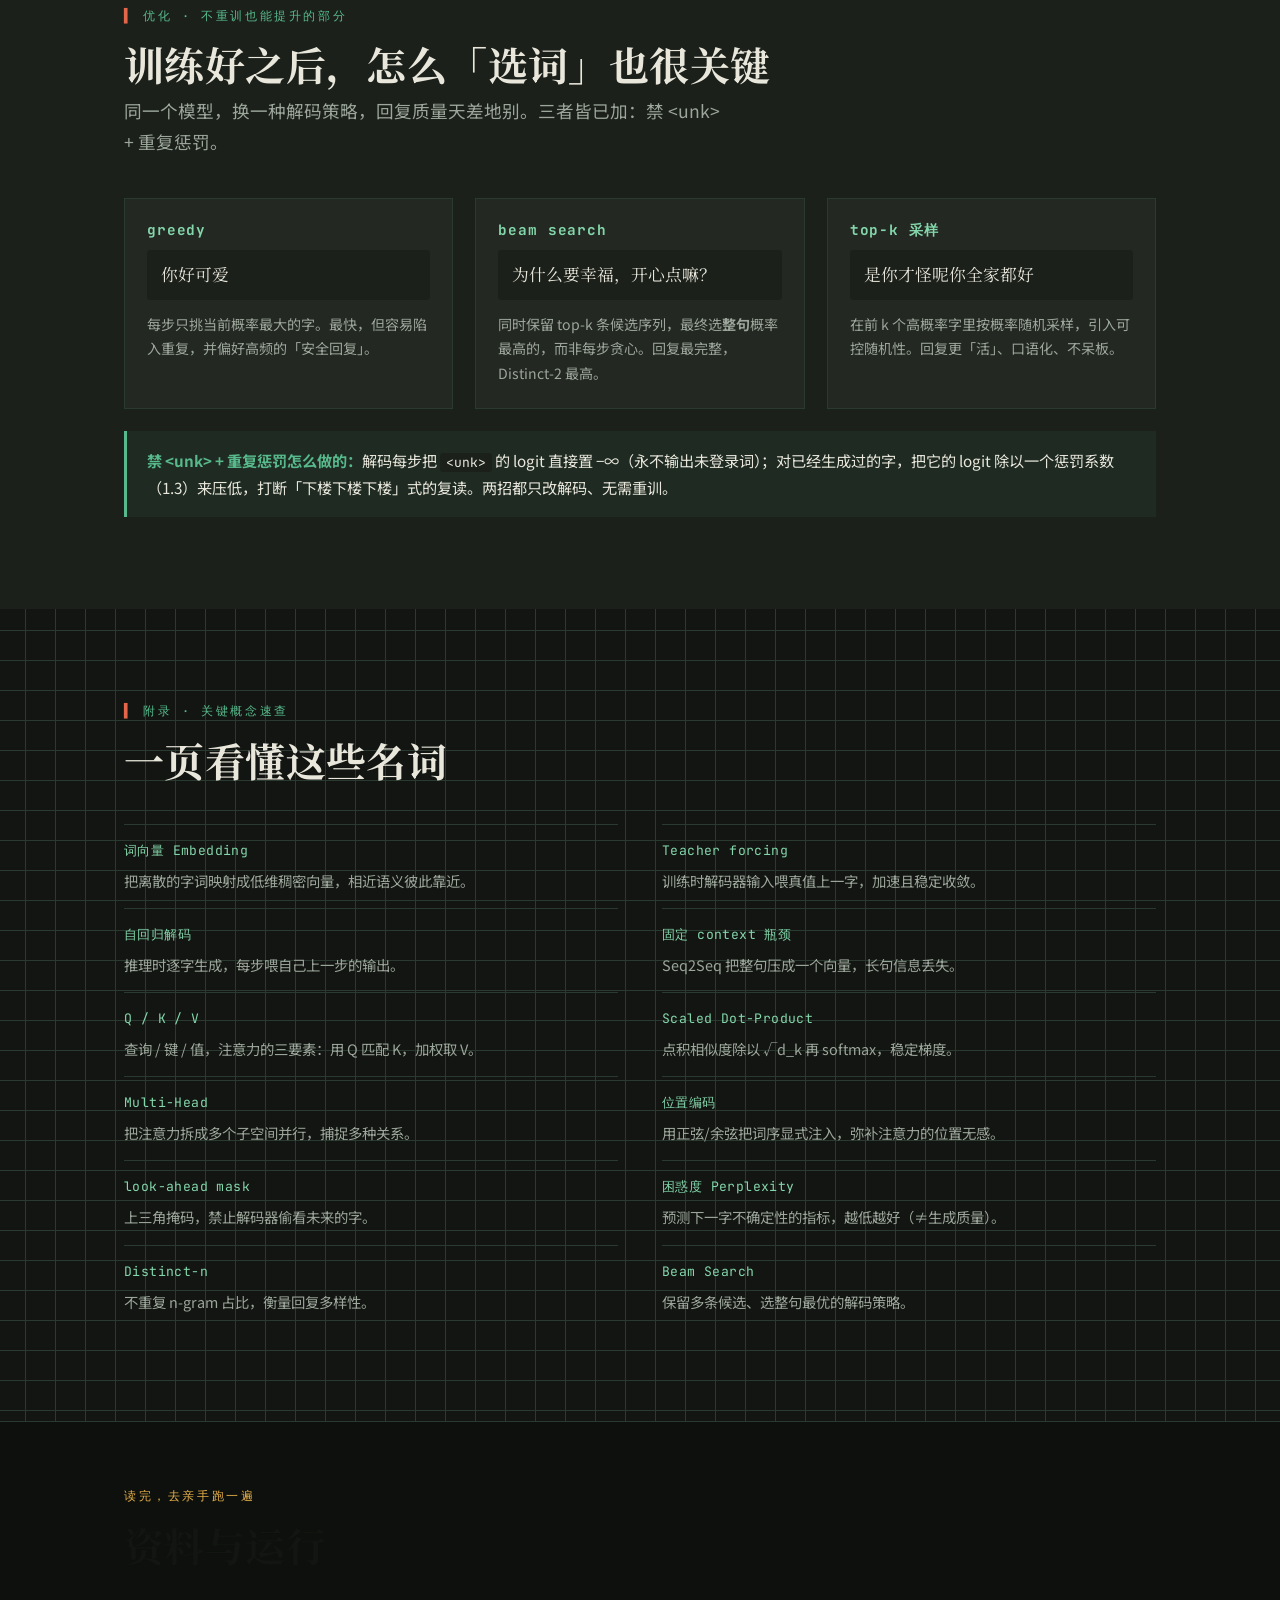
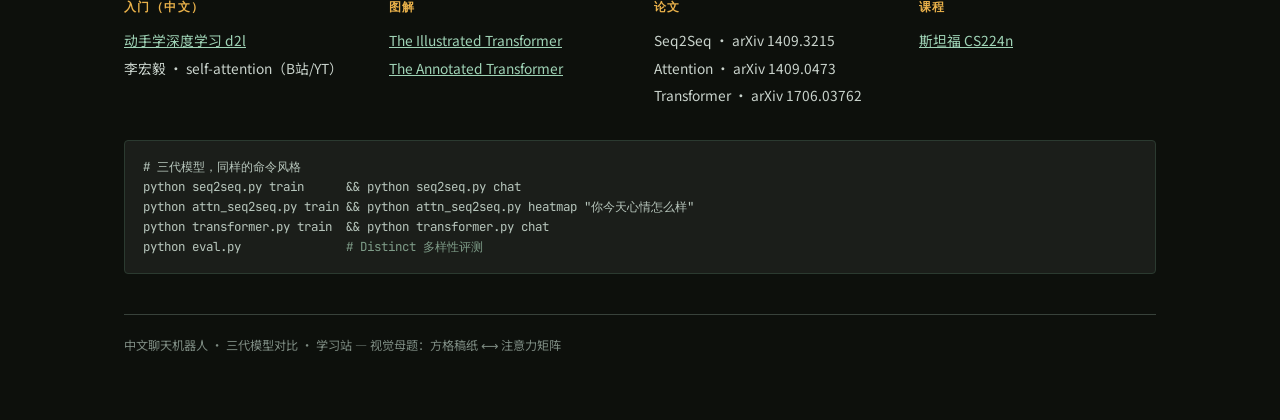
==== commit de576f71: "网站改深色主题 + 内容大幅翔实化 - 暗调配色：深墨稿纸底 + 发光注意力矩阵(viridis色阶)，多色阶呼应真实热力图 - 新增章节：撞瓶颈方法论、数据与预处理、注意力机制详解(Q/K/V+公式" ====
--- a/web/index.html
+++ b/web/index.html
@@ -29,13 +29,59 @@
     <figure class="attn-demo reveal">
       <figcaption class="cap">
         <span>注意力矩阵 · 生成「那就和我聊天了」时在看输入哪里</span>
-        <span>示意 · viridis→朱红 = 注意力强度</span>
+        <span>示意 · 暗格→朱红 = 注意力强度</span>
       </figcaption>
       <div class="attn-grid" id="attn-grid" aria-label="注意力热力图示意"></div>
       <div class="legend"><span>弱</span><span class="bar"></span><span>强</span></div>
     </figure>
   </div>
 </header>
+
+<!-- ================= 方法论 ================= -->
+<section>
+  <div class="wrap prose">
+    <div class="section-head reveal">
+      <p class="eyebrow">方法论 · 为什么逐代手写</p>
+      <h2>撞瓶颈式学习</h2>
+    </div>
+    <div class="reveal">
+      <p class="lede">深度学习最容易「会用不会懂」：调个预训练模型就能跑分类、跑生成，但说不清它为什么这么设计。本项目刻意反着来。</p>
+      <p>我们按真实历史顺序，从最简单的 Seq2Seq 开始，每实现一代就<b>故意暴露它的缺陷</b>——用长句把基线问崩，亲眼看到「固定 context 向量」装不下整句信息；再引入注意力去补这个洞；当注意力又受限于 RNN 无法并行时，才迎来 Transformer。每一步的动机都是上一步的痛点，技术不再是孤立的名词，而是一条有因果的链。</p>
+      <div class="concept">
+        <b>核心信念：</b>理解一个技术的最佳方式，是先理解「没有它会怎样」。所以三代模型共用同一套数据、同样的训练规模，让差异只来自架构本身——这样的对比才有说服力。
+      </div>
+    </div>
+  </div>
+</section>
+
+<!-- ================= 数据与预处理 ================= -->
+<section class="bottleneck">
+  <div class="wrap prose">
+    <div class="section-head reveal">
+      <p class="eyebrow">阶段 0 · 一切的地基</p>
+      <h2>数据从哪来，怎么洗</h2>
+    </div>
+    <div class="reveal">
+      <div class="data-stats">
+        <div><b>50w</b><span>小黄鸡原始对话</span></div>
+        <div><b>4.5w</b><span>清洗后句对（抽样5w）</span></div>
+        <div><b>13854</b><span>词表大小</span></div>
+        <div><b>4</b><span>特殊符号</span></div>
+      </div>
+      <p>数据是<b>小黄鸡 50w 中文闲聊语料</b>。这份数据真实但「脏」——大量颜文字、表情、纯符号、超短句。直接拿来训练会让模型学一身坏毛病，所以预处理这步本身就是工程亮点：</p>
+      <ol class="steps">
+        <li><b>解析</b>：按 <code class="inline">E</code> / <code class="inline">M</code> 标记，把原始文件切成「问 → 答」句对。</li>
+        <li><b>清洗</b>：正则只保留中英文、数字与常见标点，删掉 emoji / 颜文字 / 特殊符号；过滤纯符号句、空句、词数超 30 的超长句。</li>
+        <li><b>分词</b>：用 jieba 做词级别切分。</li>
+        <li><b>建词表</b>：词频 ≥ 2 才入表，并预留 4 个特殊符号 —— <code class="inline">&lt;pad&gt;</code> 填充、<code class="inline">&lt;bos&gt;</code> 起始、<code class="inline">&lt;eos&gt;</code> 结束、<code class="inline">&lt;unk&gt;</code> 未登录词。</li>
+        <li><b>张量化</b>：句子转 id，按 batch 动态 padding；目标序列包成 <code class="inline">&lt;bos&gt; … &lt;eos&gt;</code>。</li>
+      </ol>
+      <div class="concept">
+        <b>两个易忽略的设计：</b>① 目标必须带 <code class="inline">&lt;bos&gt;/&lt;eos&gt;</code> —— 解码器靠 <code class="inline">&lt;bos&gt;</code> 启动、靠预测出 <code class="inline">&lt;eos&gt;</code> 知道何时停笔。② 计算损失时用 <code class="inline">ignore_index=&lt;pad&gt;</code> 把填充位屏蔽，否则模型会把大量精力浪费在「预测 pad」上。
+      </div>
+    </div>
+  </div>
+</section>
 
 <!-- ================= 演进时间线 ================= -->
 <section>
@@ -50,7 +96,7 @@
         <div class="no">01</div>
         <div>
           <p class="who">词向量 · Word2Vec</p>
-          <p class="solves">把字词变成稠密向量，机器才能计算。替代了维度灾难般的 one-hot。</p>
+          <p class="solves">把字词变成稠密向量，机器才能计算。one-hot 维度爆炸且词与词之间正交（无相似度），词向量用低维连续空间让「猫」和「狗」彼此靠近。</p>
           <span class="tag">nn.Embedding</span>
         </div>
       </li>
@@ -58,7 +104,7 @@
         <div class="no">02</div>
         <div>
           <p class="who">RNN / LSTM</p>
-          <p class="solves">让模型处理变长序列、拥有「记忆」。LSTM 的门控缓解了 RNN 的梯度消失。</p>
+          <p class="solves">让模型按时间步处理变长序列、携带「记忆」。RNN 会梯度消失、记不住长依赖；LSTM 用遗忘门 / 输入门 / 输出门控制信息的保留与丢弃，能记更久。</p>
           <span class="tag">hidden / cell state</span>
         </div>
       </li>
@@ -66,7 +112,7 @@
         <div class="no">03</div>
         <div>
           <p class="who">Seq2Seq · 编码器-解码器</p>
-          <p class="solves">两个 LSTM：一个读问句、压成向量，一个生成答句。<b>缺陷：整句被压成一个固定向量，长句信息丢失。</b></p>
+          <p class="solves">两个 LSTM：编码器读问句、压成一个向量，解码器据此逐字生成答句。开创了「序列进、序列出」的范式。<b>缺陷：不论问句多长，都被压成一个固定向量，长句信息严重丢失。</b></p>
           <span class="tag">Teacher forcing</span>
         </div>
       </li>
@@ -74,7 +120,7 @@
         <div class="no">04</div>
         <div>
           <p class="who">Attention · 注意力机制</p>
-          <p class="solves">生成每个字时，回头看输入的不同位置、动态加权。解决了固定 context 瓶颈。<b>缺陷：仍依赖 RNN，无法并行、长依赖弱。</b></p>
+          <p class="solves">解码每个字时，对编码器所有时刻算一组权重、动态加权求和，得到「这一刻该看哪里」的 context。彻底解决固定向量瓶颈。<b>缺陷：注意力仍架在 RNN 之上，必须按时间步串行，无法并行、长依赖仍偏弱。</b></p>
           <span class="tag">动态 context</span>
         </div>
       </li>
@@ -82,8 +128,8 @@
         <div class="no">05</div>
         <div>
           <p class="who">Transformer · Attention is all you need</p>
-          <p class="solves">扔掉 RNN，纯注意力堆叠 + 位置编码。训练可并行，是现代大模型的基石。</p>
-          <span class="tag">multi-head · 3 种 mask</span>
+          <p class="solves">干脆扔掉 RNN，用纯注意力堆叠 + 位置编码搭建编码器/解码器。训练可整句并行，长依赖一步直达，是现代大模型的共同基石。</p>
+          <span class="tag">multi-head · 3 种 mask · 并行</span>
         </div>
       </li>
     </ol>
@@ -101,51 +147,140 @@
       <article class="card">
         <span class="kicker">STAGE 01</span>
         <h3>Seq2Seq</h3>
-        <p class="role">两个 LSTM 的基线。Encoder 把问句压成最终的 (hidden, cell)。</p>
-        <p class="point">固定 context 向量是全部「记忆」</p>
+        <p class="role">两个 LSTM 的基线。编码器把问句压成最终的 (hidden, cell) 作为全部「记忆」。</p>
+        <p class="point">固定 context 向量是唯一的信息通道</p>
         <p class="point">Teacher forcing 训练，自回归生成</p>
-        <p class="point">长句必然崩坏 —— 这是预期</p>
-        <pre><span class="c"># Encoder 只交一个向量</span>
+        <p class="point">长句必然崩坏 —— 这是预期，不是 bug</p>
+        <pre><span class="c"># 编码器只交出一个向量</span>
 _, (<span class="k">hidden</span>, <span class="k">cell</span>) = self.lstm(packed)
 <span class="c"># 长句信息全压在这里 → 瓶颈</span></pre>
       </article>
       <article class="card accent-a">
         <span class="kicker">STAGE 02</span>
         <h3>Attention-Seq2Seq</h3>
-        <p class="role">保留每个时刻的编码输出，解码时手写加性注意力打分。</p>
-        <p class="point">动态 context，按需加权输入</p>
+        <p class="role">编码器保留每个时刻的输出；解码时手写加性注意力，按需取用。</p>
+        <p class="point">动态 context，逐字决定看输入哪里</p>
         <p class="point">注意力权重可导出为热力图</p>
-        <p class="point">长句回复明显改善</p>
-        <pre><span class="c"># 手写 Bahdanau 打分</span>
+        <p class="point">长句回复明显改善、收敛更快</p>
+        <pre><span class="c"># 手写 Bahdanau 加性打分</span>
 energy = <span class="k">tanh</span>(W·[dec; enc])
 score  = v·energy
-weights = <span class="k">softmax</span>(score)</pre>
+weights = <span class="k">softmax</span>(score)
+context = Σ weights · enc</pre>
       </article>
       <article class="card accent-v">
         <span class="kicker">STAGE 03</span>
         <h3>Transformer</h3>
-        <p class="role">从零手写多头注意力、位置编码、三种 mask，对照原论文。</p>
-        <p class="point">纯注意力，无 RNN</p>
+        <p class="role">从零手写多头注意力、位置编码、三种 mask，对照原论文逐模块复现。</p>
+        <p class="point">纯注意力，无 RNN，长依赖一步直达</p>
         <p class="point">整句并行训练，速度最快</p>
         <p class="point">生成多样性、连贯度最佳</p>
         <pre><span class="c"># Scaled Dot-Product</span>
 scores = Q·Kᵀ / <span class="k">sqrt</span>(d_k)
-scores = scores.<span class="k">masked_fill</span>(mask==0, -1e9)
-attn = <span class="k">softmax</span>(scores)</pre>
-      </article>
-    </div>
-
+scores = scores.<span class="k">masked_fill</span>(mask==0,-1e9)
+attn = <span class="k">softmax</span>(scores)
+out  = attn · V</pre>
+      </article>
+    </div>
+  </div>
+</section>
+
+<!-- ================= 注意力机制详解 ================= -->
+<section>
+  <div class="wrap prose">
+    <div class="section-head reveal">
+      <p class="eyebrow">深入 · 整个 Transformer 的心脏</p>
+      <h2>注意力到底在算什么</h2>
+      <p class="lede">一句话：用「查询」去和一堆「键」比相似度，再据此对「值」加权求和。把它想成一次软性的查字典。</p>
+    </div>
+    <div class="reveal">
+      <div class="qkv">
+        <div><span class="t">Q · Query</span><p>当前这个字的「我想找什么」。</p></div>
+        <div><span class="t">K · Key</span><p>每个位置的「我是什么」，供 Q 来匹配。</p></div>
+        <div><span class="t">V · Value</span><p>每个位置真正携带的信息，按匹配度被取用。</p></div>
+      </div>
+      <div class="formula">
+        Attention(Q, K, V) = softmax( Q·Kᵀ / √d_k ) · V
+        <span class="note">Q·Kᵀ 算相似度 → softmax 归一成权重 → 对 V 加权求和</span>
+      </div>
+      <div class="twocol">
+        <div class="concept">
+          <b>为什么要除以 √d_k？</b> 向量维度越高，点积的数值越容易变得很大，把 softmax 推进「几乎一个位置占满」的饱和区，梯度趋近 0、难以训练。除以 √d_k 把方差拉回 ~1，让分布平滑、梯度健康。
+        </div>
+        <div class="concept">
+          <b>为什么要「多头」？</b> 一组 Q/K/V 只能学一种关系。多头把向量拆成 h 份（本项目 8 头），各自在不同子空间并行注意，再拼接——有的头管语法、有的头管指代，模型同时捕捉多种关系。
+        </div>
+      </div>
+    </div>
+  </div>
+</section>
+
+<!-- ================= 三种 mask ================= -->
+<section class="bottleneck">
+  <div class="wrap">
+    <div class="section-head reveal">
+      <p class="eyebrow">深入 · 初学者最大的混淆点</p>
+      <h2>三种 mask，搞清就通了八成</h2>
+      <p class="lede">mask 的作用很统一：把不该看的位置在 softmax 之前置成 −∞，让它的权重变成 0。区别只在「屏蔽谁」。</p>
+    </div>
+    <div class="decodes reveal">
+      <article class="decode">
+        <h3>① src-padding mask</h3>
+        <p class="ex">屏蔽输入的 &lt;pad&gt;</p>
+        <p>编码器自注意力 + 解码器交叉注意力中使用。一个 batch 里短句被补了 pad，不能让注意力把这些无意义的填充也算进去。</p>
+      </article>
+      <article class="decode">
+        <h3>② look-ahead mask</h3>
+        <p class="ex">屏蔽「未来的字」</p>
+        <p>解码器自注意力专用，是个上三角矩阵。生成第 t 个字时只能看 1…t，不能偷看 t 之后——否则训练时等于抄答案，推理时就废了。</p>
+      </article>
+      <article class="decode">
+        <h3>③ tgt-padding mask</h3>
+        <p class="ex">屏蔽目标的 &lt;pad&gt;</p>
+        <p>解码器里和 ② 取交集。既不能看未来，也不能看目标序列里的填充位，两个条件同时满足。</p>
+      </article>
+    </div>
     <div class="margin-note reveal">
-      <b>核心难点：三种 mask。</b> 搞清这三个，Transformer 就通了八成 ——
-      ① <b>src-padding mask</b>：屏蔽输入的 &lt;pad&gt;；
-      ② <b>look-ahead mask</b>：解码器自注意力的上三角，防止偷看未来的字；
-      ③ <b>tgt-padding mask</b>：屏蔽目标的 &lt;pad&gt;，与 ② 取交集。
+      <b>关键实现细节：</b>三种 mask 都是先把被屏蔽位置的注意力分数 <code class="inline">masked_fill(mask==0, -1e9)</code>，再过 softmax —— 因为 e<sup>−∞</sup> ≈ 0，这些位置自然分不到权重。look-ahead mask 用 <code class="inline">torch.tril</code>（下三角为 1）一行生成。
+    </div>
+  </div>
+</section>
+
+<!-- ================= 位置编码 / 并行 ================= -->
+<section>
+  <div class="wrap prose">
+    <div class="section-head reveal">
+      <p class="eyebrow">深入 · 另外两个关键设计</p>
+      <h2>位置编码，与「为什么能并行」</h2>
+    </div>
+    <div class="twocol reveal">
+      <div>
+        <h3>位置编码 · Positional Encoding</h3>
+        <p>注意力本身是<b>对位置无感</b>的——打乱输入顺序，输出不变。但「我打你」和「你打我」意思天差地别，词序必须保留。Transformer 没有 RNN 的天然时序，于是把位置信息<b>显式注入</b>词向量。</p>
+        <div class="formula" style="text-align:left">
+          PE(pos, 2i)&nbsp;&nbsp;= sin(pos / 10000<sup>2i/d</sup>)<br>
+          PE(pos, 2i+1) = cos(pos / 10000<sup>2i/d</sup>)
+          <span class="note">不同维度用不同频率的正弦/余弦，组合出每个位置独一无二的编码</span>
+        </div>
+      </div>
+      <div>
+        <h3>为什么 Transformer 能并行训练</h3>
+        <p>这是它取代 RNN 的根本原因，也是答辩必讲点。</p>
+        <ol class="steps">
+          <li><b>RNN 系</b>（Seq2Seq / Attn）：解码必须一个时间步算完再算下一步，是 Python 里的串行循环，慢。</li>
+          <li><b>Transformer</b>：训练时整个目标句一次性喂入，靠 look-ahead mask 保证每个位置只看得到自己之前的字。</li>
+          <li><b>结果</b>：所有位置的损失在<b>一次前向</b>里并行算完，无时间步循环——这正是它能扩展到超大模型的关键。</li>
+        </ol>
+      </div>
+    </div>
+    <div class="concept reveal">
+      <b>Teacher forcing 是什么？</b> 训练时，解码器每一步的输入喂的是「真值的上一个字」而非自己的预测，让训练稳定、收敛快。推理时没有真值，只能喂自己上一步的输出（自回归）——训练与推理的这点差异称为 exposure bias。
     </div>
   </div>
 </section>
 
 <!-- ================= 撞瓶颈 ================= -->
-<section>
+<section class="bottleneck">
   <div class="wrap">
     <div class="section-head reveal">
       <p class="eyebrow">实验现象 · 撞瓶颈式学习</p>
@@ -163,15 +298,19 @@
         </tbody>
       </table>
     </div>
+    <div class="margin-note reveal">
+      <b>两个固有难题：</b>① <b>安全回复</b>——闲聊数据「一问多答」，模型为降低损失学会蒙「对对」「你的」这类高频通用句；② <b>固定 context 瓶颈</b>——基线长句直接崩坏。注意力与 Transformer 缓解了它们，但生成式对话本身难以根治，这是诚实的边界。
+    </div>
   </div>
 </section>
 
 <!-- ================= 结果 ================= -->
-<section class="bottleneck">
+<section>
   <div class="wrap">
     <div class="section-head reveal">
       <p class="eyebrow">量化结果 · 一个反直觉的发现</p>
       <h2>困惑度 ≠ 生成质量</h2>
+      <p class="lede">统一配置：5 万样本 / 12 epoch / Apple mps / 隐藏维度 256 / 8 头 / 3 层。</p>
     </div>
 
     <div class="tables-2 reveal">
@@ -207,8 +346,8 @@
 
     <div class="margin-note reveal">
       <b>为什么 Transformer 的 ppl 反而不是最低？</b> 困惑度衡量的是 teacher forcing 下「预测下一字」的准确度，
-      而非真实自回归生成的连贯度。Transformer 在真实生成（对话、Distinct 多样性）上最优；它的 ppl 偏高，
-      源于仅训练 12 轮、未用 Noam warmup，相对其容量训练不足。<b>评价生成模型不能只看一个指标。</b>
+      而非真实自回归生成的连贯度。Transformer 在真实生成（对话、Distinct 多样性）上最优；它 ppl 偏高，
+      源于仅训练 12 轮、未用 Noam warmup，相对其容量训练不足。<b>评价生成模型不能只看一个指标</b>——这是本项目最重要的发现之一。
     </div>
 
     <div class="figs reveal">
@@ -225,30 +364,57 @@
 </section>
 
 <!-- ================= 解码策略 ================= -->
-<section>
+<section class="bottleneck">
   <div class="wrap">
     <div class="section-head reveal">
       <p class="eyebrow">优化 · 不重训也能提升的部分</p>
       <h2>训练好之后，怎么「选词」也很关键</h2>
-      <p class="lede">同一个模型，换一种解码策略，回复质量天差地别。三者皆已禁 &lt;unk&gt; + 重复惩罚。</p>
+      <p class="lede">同一个模型，换一种解码策略，回复质量天差地别。三者皆已加：禁 &lt;unk&gt; + 重复惩罚。</p>
     </div>
     <div class="decodes reveal">
       <article class="decode">
         <h3>greedy</h3>
         <p class="ex">你好可爱</p>
-        <p>每步只挑当前最大概率。最快，但易陷入重复与保守的「安全回复」。</p>
+        <p>每步只挑当前概率最大的字。最快，但容易陷入重复，并偏好高频的「安全回复」。</p>
       </article>
       <article class="decode">
         <h3>beam search</h3>
         <p class="ex">为什么要幸福，开心点嘛？</p>
-        <p>同时保留多条候选，选整句概率最高的。回复最完整，Distinct-2 最高。</p>
+        <p>同时保留 top-k 条候选序列，最终选<b>整句</b>概率最高的，而非每步贪心。回复最完整，Distinct-2 最高。</p>
       </article>
       <article class="decode">
         <h3>top-k 采样</h3>
         <p class="ex">是你才怪呢你全家都好</p>
-        <p>在前 k 个高概率词里按概率随机采样。回复更「活」、口语化、不呆板。</p>
-      </article>
-    </div>
+        <p>在前 k 个高概率字里按概率随机采样，引入可控随机性。回复更「活」、口语化、不呆板。</p>
+      </article>
+    </div>
+    <div class="concept reveal">
+      <b>禁 &lt;unk&gt; + 重复惩罚怎么做的：</b>解码每步把 <code class="inline">&lt;unk&gt;</code> 的 logit 直接置 −∞（永不输出未登录词）；对已经生成过的字，把它的 logit 除以一个惩罚系数（1.3）来压低，打断「下楼下楼下楼」式的复读。两招都只改解码、无需重训。
+    </div>
+  </div>
+</section>
+
+<!-- ================= 关键概念速查 ================= -->
+<section>
+  <div class="wrap">
+    <div class="section-head reveal">
+      <p class="eyebrow">附录 · 关键概念速查</p>
+      <h2>一页看懂这些名词</h2>
+    </div>
+    <dl class="glossary reveal">
+      <div><dt>词向量 Embedding</dt><dd>把离散的字词映射成低维稠密向量，相近语义彼此靠近。</dd></div>
+      <div><dt>Teacher forcing</dt><dd>训练时解码器输入喂真值上一字，加速且稳定收敛。</dd></div>
+      <div><dt>自回归解码</dt><dd>推理时逐字生成，每步喂自己上一步的输出。</dd></div>
+      <div><dt>固定 context 瓶颈</dt><dd>Seq2Seq 把整句压成一个向量，长句信息丢失。</dd></div>
+      <div><dt>Q / K / V</dt><dd>查询 / 键 / 值，注意力的三要素：用 Q 匹配 K，加权取 V。</dd></div>
+      <div><dt>Scaled Dot-Product</dt><dd>点积相似度除以 √d_k 再 softmax，稳定梯度。</dd></div>
+      <div><dt>Multi-Head</dt><dd>把注意力拆成多个子空间并行，捕捉多种关系。</dd></div>
+      <div><dt>位置编码</dt><dd>用正弦/余弦把词序显式注入，弥补注意力的位置无感。</dd></div>
+      <div><dt>look-ahead mask</dt><dd>上三角掩码，禁止解码器偷看未来的字。</dd></div>
+      <div><dt>困惑度 Perplexity</dt><dd>预测下一字不确定性的指标，越低越好（≠生成质量）。</dd></div>
+      <div><dt>Distinct-n</dt><dd>不重复 n-gram 占比，衡量回复多样性。</dd></div>
+      <div><dt>Beam Search</dt><dd>保留多条候选、选整句最优的解码策略。</dd></div>
+    </dl>
   </div>
 </section>
 
@@ -262,7 +428,7 @@
         <h4>入门（中文）</h4>
         <ul>
           <li><a href="https://zh.d2l.ai">动手学深度学习 d2l</a></li>
-          <li>李宏毅 · self-attention</li>
+          <li>李宏毅 · self-attention（B站/YT）</li>
         </ul>
       </div>
       <div>
@@ -275,17 +441,23 @@
       <div>
         <h4>论文</h4>
         <ul>
-          <li>Seq2Seq · 1409.3215</li>
-          <li>Attention · 1409.0473</li>
-          <li>Transformer · 1706.03762</li>
+          <li>Seq2Seq · arXiv 1409.3215</li>
+          <li>Attention · arXiv 1409.0473</li>
+          <li>Transformer · arXiv 1706.03762</li>
         </ul>
       </div>
+      <div>
+        <h4>课程</h4>
+        <ul>
+          <li><a href="https://web.stanford.edu/class/cs224n/">斯坦福 CS224n</a></li>
+        </ul>
+      </div>
     </div>
     <pre class="run"># 三代模型，同样的命令风格
-python seq2seq.py train     &amp;&amp; python seq2seq.py chat
+python seq2seq.py train      &amp;&amp; python seq2seq.py chat
 python attn_seq2seq.py train &amp;&amp; python attn_seq2seq.py heatmap "你今天心情怎么样"
 python transformer.py train  &amp;&amp; python transformer.py chat
-python eval.py              <span class="c"># Distinct 多样性评测</span></pre>
+python eval.py               <span class="c"># Distinct 多样性评测</span></pre>
     <p class="colophon">中文聊天机器人 · 三代模型对比 · 学习站 — 视觉母题：方格稿纸 ⟷ 注意力矩阵</p>
   </div>
 </footer>
--- a/web/styles.css
+++ b/web/styles.css
@@ -4,16 +4,18 @@
    ===================================================================== */
 
 :root {
-  /* 调色板（稿纸 / 校对世界） */
-  --paper:     #F3F2E9;
-  --paper-2:   #ECEADD;
-  --grid:      #C5D2BD;
-  --ink:       #20262A;
-  --ink-soft:  #4B5258;
-  --jade:      #2C6E54;
-  --jade-deep: #1F4E3C;
-  --vermilion: #C8442B;
-  --amber:     #E3A52E;
+  /* 调色板 · 暗调（深墨稿纸 / 发光注意力矩阵） */
+  --paper:     #121511;   /* 页面底 · 暖近黑 */
+  --paper-2:   #1B201A;   /* 面板 */
+  --grid:      #2B3A30;   /* 隐约绿格 */
+  --ink:       #E9E7DC;   /* 主文字 */
+  --ink-soft:  #9CA69B;
+  --jade:      #57B98C;
+  --jade-deep: #84D6AB;   /* 链接 / 高亮 */
+  --vermilion: #E3664A;
+  --amber:     #E9B14A;
+  --code-bg:   #0E120D;
+  --footer-bg: #0D100C;
 
   /* 字体 */
   --serif: "Noto Serif SC", Georgia, serif;
@@ -51,7 +53,7 @@
   position: fixed;
   inset: 0;
   background: var(--paper);
-  opacity: 0.86;
+  opacity: 0.80;
   z-index: -1;
   pointer-events: none;
 }
@@ -107,7 +109,7 @@
 .attn-demo {
   margin: 56px 0 0;
   border: 1px solid var(--grid);
-  background: rgba(255,255,255,0.5);
+  background: rgba(255,255,255,0.035);
   padding: 26px 24px 20px;
 }
 .attn-demo { overflow: hidden; }
@@ -171,7 +173,7 @@
    =================================================================== */
 .cards { display: grid; grid-template-columns: repeat(3, 1fr); gap: 22px; }
 .card {
-  background: rgba(255,255,255,0.6);
+  background: rgba(255,255,255,0.04);
   border: 1px solid var(--grid);
   border-top: 3px solid var(--jade);
   padding: 26px 22px;
@@ -188,8 +190,8 @@
 
 pre {
   font-family: var(--mono); font-size: 0.74rem; line-height: 1.6;
-  background: var(--ink); color: #D9E4DC; border-radius: 4px;
-  padding: 14px 16px; overflow-x: auto; margin: 16px 0 0;
+  background: var(--code-bg); color: #C8D6CC; border: 1px solid var(--grid);
+  border-radius: 4px; padding: 14px 16px; overflow-x: auto; margin: 16px 0 0;
 }
 pre .c { color: #7E9C88; }       /* 注释 */
 pre .k { color: var(--amber); }  /* 关键词 */
@@ -212,7 +214,7 @@
 /* 校对式旁注 */
 .margin-note {
   border-left: 3px solid var(--vermilion);
-  background: rgba(200,68,43,0.05);
+  background: rgba(227,102,74,0.10);
   padding: 16px 20px; margin: 28px 0 0;
   font-size: 0.95rem;
 }
@@ -226,11 +228,11 @@
 .data-table th:first-child, .data-table td:first-child { text-align: left; font-family: var(--sans); }
 .data-table th { color: var(--ink-soft); letter-spacing: 0.08em; text-transform: uppercase; font-size: 0.7rem; }
 .data-table .best { color: var(--jade-deep); font-weight: 700; }
-.data-table tr:hover { background: rgba(255,255,255,0.4); }
+.data-table tr:hover { background: rgba(255,255,255,0.05); }
 
 .figs { display: grid; grid-template-columns: 1fr 1fr; gap: 22px; margin-top: 36px; }
-.fig { border: 1px solid var(--grid); background: #fff; padding: 12px; }
-.fig img { width: 100%; height: auto; display: block; }
+.fig { border: 1px solid var(--grid); background: var(--paper-2); padding: 12px; }
+.fig img { width: 100%; height: auto; display: block; border-radius: 2px; }
 .fig figcaption { font-family: var(--mono); font-size: 0.72rem; color: var(--ink-soft); margin-top: 10px; letter-spacing: 0.04em; }
 
 .table-wrap { overflow-x: auto; }
@@ -242,7 +244,7 @@
    =================================================================== */
 .decodes { display: grid; grid-template-columns: repeat(3, 1fr); gap: 22px; }
 .decode {
-  border: 1px solid var(--grid); padding: 22px; background: rgba(255,255,255,0.5);
+  border: 1px solid var(--grid); padding: 22px; background: rgba(255,255,255,0.035);
 }
 .decode h3 { font-family: var(--mono); font-size: 0.9rem; letter-spacing: 0.06em; color: var(--jade-deep); }
 .decode .ex { font-family: var(--serif); font-size: 1.05rem; color: var(--ink); margin: 12px 0; padding: 10px 14px; background: var(--paper-2); border-radius: 3px; }
@@ -251,7 +253,7 @@
 /* ===================================================================
    Footer
    =================================================================== */
-footer { background: var(--ink); color: #C9D3CC; padding: 64px 0 48px; }
+footer { background: var(--footer-bg); color: #C9D3CC; padding: 64px 0 48px; border-top: 1px solid var(--grid); }
 footer .eyebrow { color: var(--amber); }
 footer a { color: #9FD3B6; }
 footer h2 { color: var(--paper); }
@@ -262,6 +264,56 @@
 footer .colophon { margin-top: 40px; font-size: 0.76rem; color: #7E8C83; border-top: 1px solid #38423B; padding-top: 20px; }
 
 /* ===================================================================
+   深入讲解组件
+   =================================================================== */
+.prose p { max-width: 66ch; }
+.concept {
+  border-left: 3px solid var(--jade);
+  background: rgba(87,185,140,0.07);
+  padding: 16px 20px; margin: 22px 0 0; font-size: 0.95rem;
+}
+.concept b { color: var(--jade); }
+
+.formula {
+  font-family: var(--mono); font-size: 0.95rem; color: var(--amber);
+  background: var(--code-bg); border: 1px solid var(--grid); border-radius: 4px;
+  padding: 18px 20px; margin: 20px 0; text-align: center; overflow-x: auto;
+  letter-spacing: 0.02em;
+}
+.formula .note { display: block; color: var(--ink-soft); font-size: 0.76rem; margin-top: 8px; letter-spacing: 0; }
+
+.steps { counter-reset: s; list-style: none; padding: 0; margin: 26px 0 0; }
+.steps li { position: relative; padding: 0 0 20px 50px; }
+.steps li:not(:last-child)::after {
+  content: ""; position: absolute; left: 14px; top: 30px; bottom: 6px;
+  width: 1px; background: var(--grid);
+}
+.steps li::before {
+  counter-increment: s; content: counter(s);
+  position: absolute; left: 0; top: -2px;
+  font-family: var(--mono); font-weight: 700; color: var(--jade);
+  border: 1px solid var(--grid); background: var(--paper); border-radius: 50%;
+  width: 30px; height: 30px; display: grid; place-items: center; font-size: 0.85rem;
+}
+.steps b { color: var(--ink); }
+
+.qkv { display: grid; grid-template-columns: repeat(3, 1fr); gap: 18px; margin: 24px 0 0; }
+.qkv div { border: 1px solid var(--grid); padding: 18px; background: rgba(255,255,255,0.025); }
+.qkv .t { font-family: var(--mono); color: var(--amber); font-size: 1.15rem; display: block; margin-bottom: 6px; }
+.qkv p { font-size: 0.88rem; color: var(--ink-soft); margin: 0; }
+
+.twocol { display: grid; grid-template-columns: 1fr 1fr; gap: 44px; align-items: start; }
+
+dl.glossary { display: grid; grid-template-columns: repeat(2, 1fr); gap: 0 44px; margin: 26px 0 0; }
+dl.glossary div { border-top: 1px solid var(--grid); padding: 15px 0; }
+dl.glossary dt { font-family: var(--mono); font-size: 0.82rem; color: var(--jade-deep); letter-spacing: 0.03em; }
+dl.glossary dd { margin: 5px 0 0; font-size: 0.9rem; color: var(--ink-soft); }
+
+.data-stats { display: flex; gap: 40px; flex-wrap: wrap; margin: 4px 0 28px; }
+.data-stats div b { display: block; font-size: 2rem; color: var(--jade); font-family: var(--serif); line-height: 1.1; }
+.data-stats div span { font-family: var(--mono); font-size: 0.74rem; color: var(--ink-soft); letter-spacing: 0.06em; }
+
+/* ===================================================================
    动效 + 无障碍
    =================================================================== */
 .reveal { opacity: 0; transform: translateY(18px); transition: opacity .7s ease, transform .7s ease; }
@@ -279,6 +331,10 @@
    =================================================================== */
 @media (max-width: 860px) {
   .cards, .decodes, .figs, .tables-2 { grid-template-columns: 1fr; }
+  .qkv, .twocol, dl.glossary { grid-template-columns: 1fr; gap: 0 0; }
+  .qkv { gap: 14px; }
+  .twocol { gap: 32px; }
+  .data-stats { gap: 28px; }
   section { padding: 64px 0; }
   .hero { padding: 84px 0 56px; }
   .spine li { grid-template-columns: 44px 1fr; gap: 16px; }
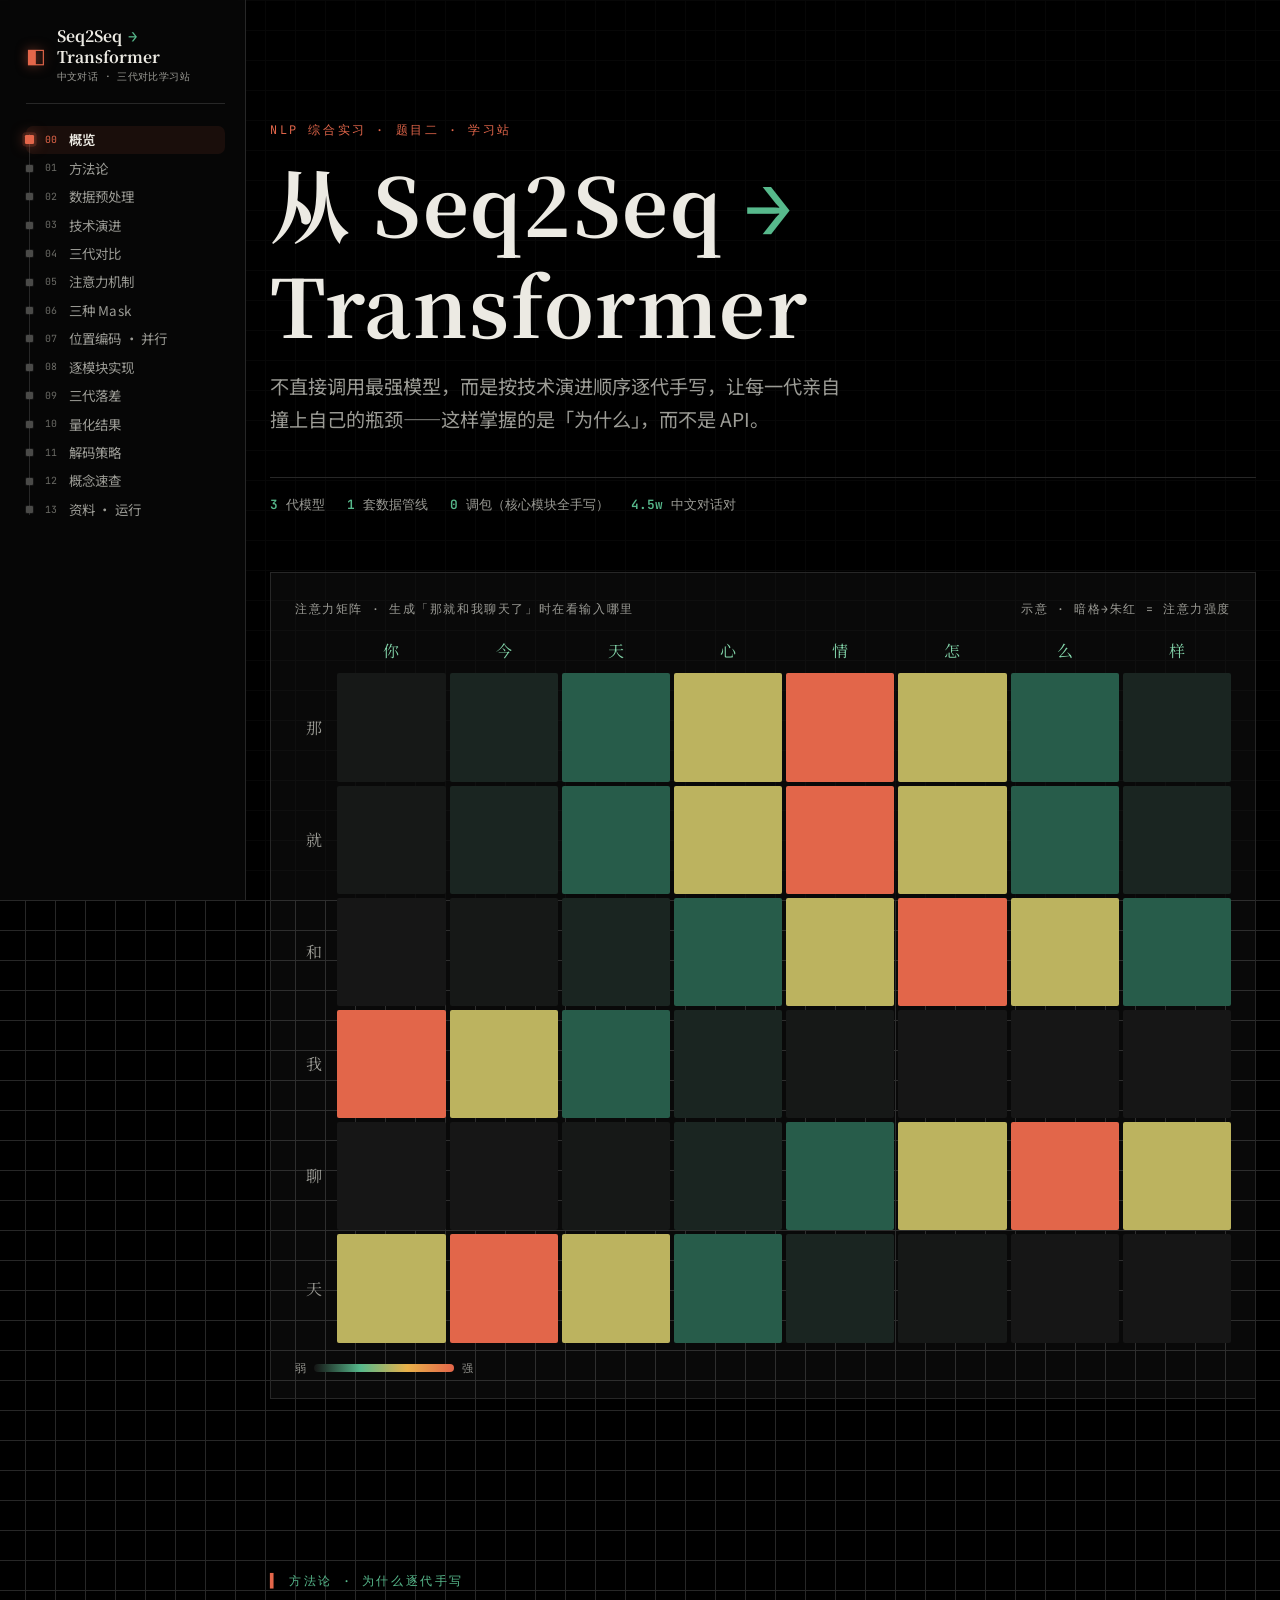
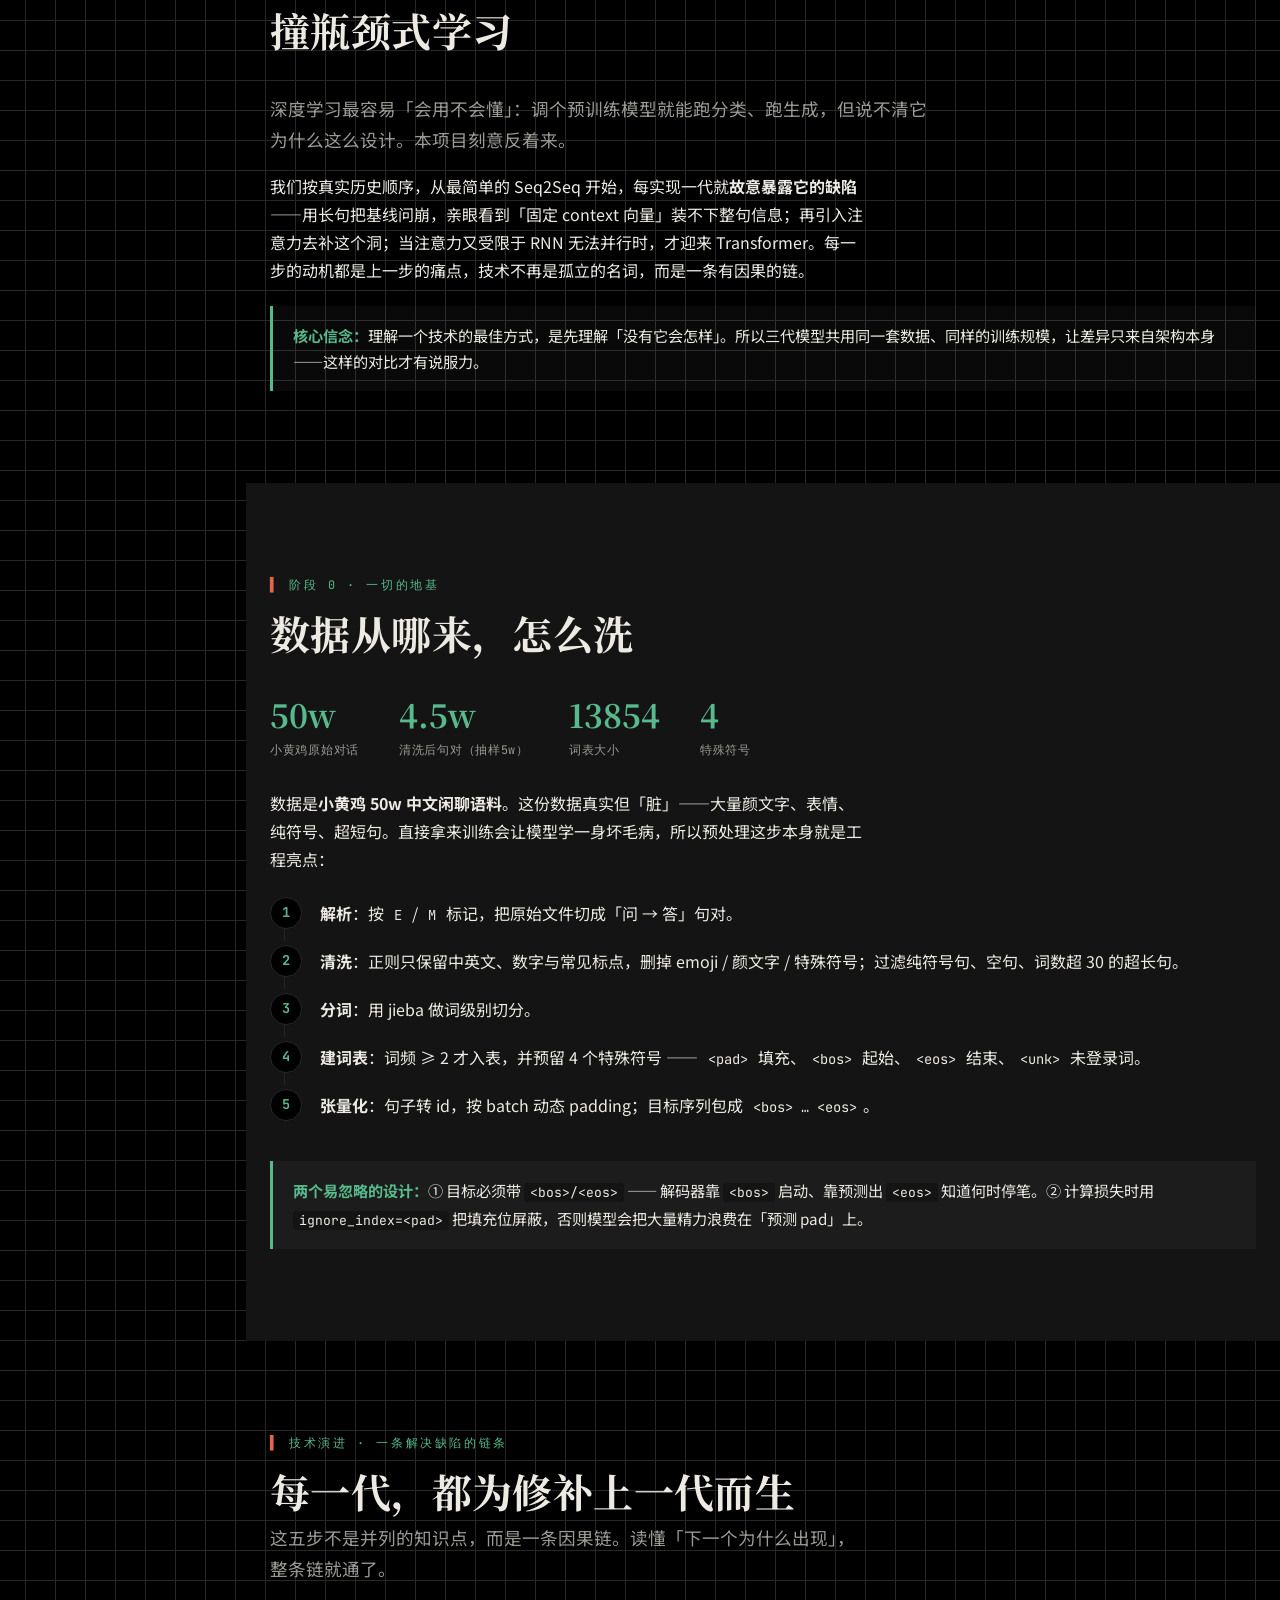
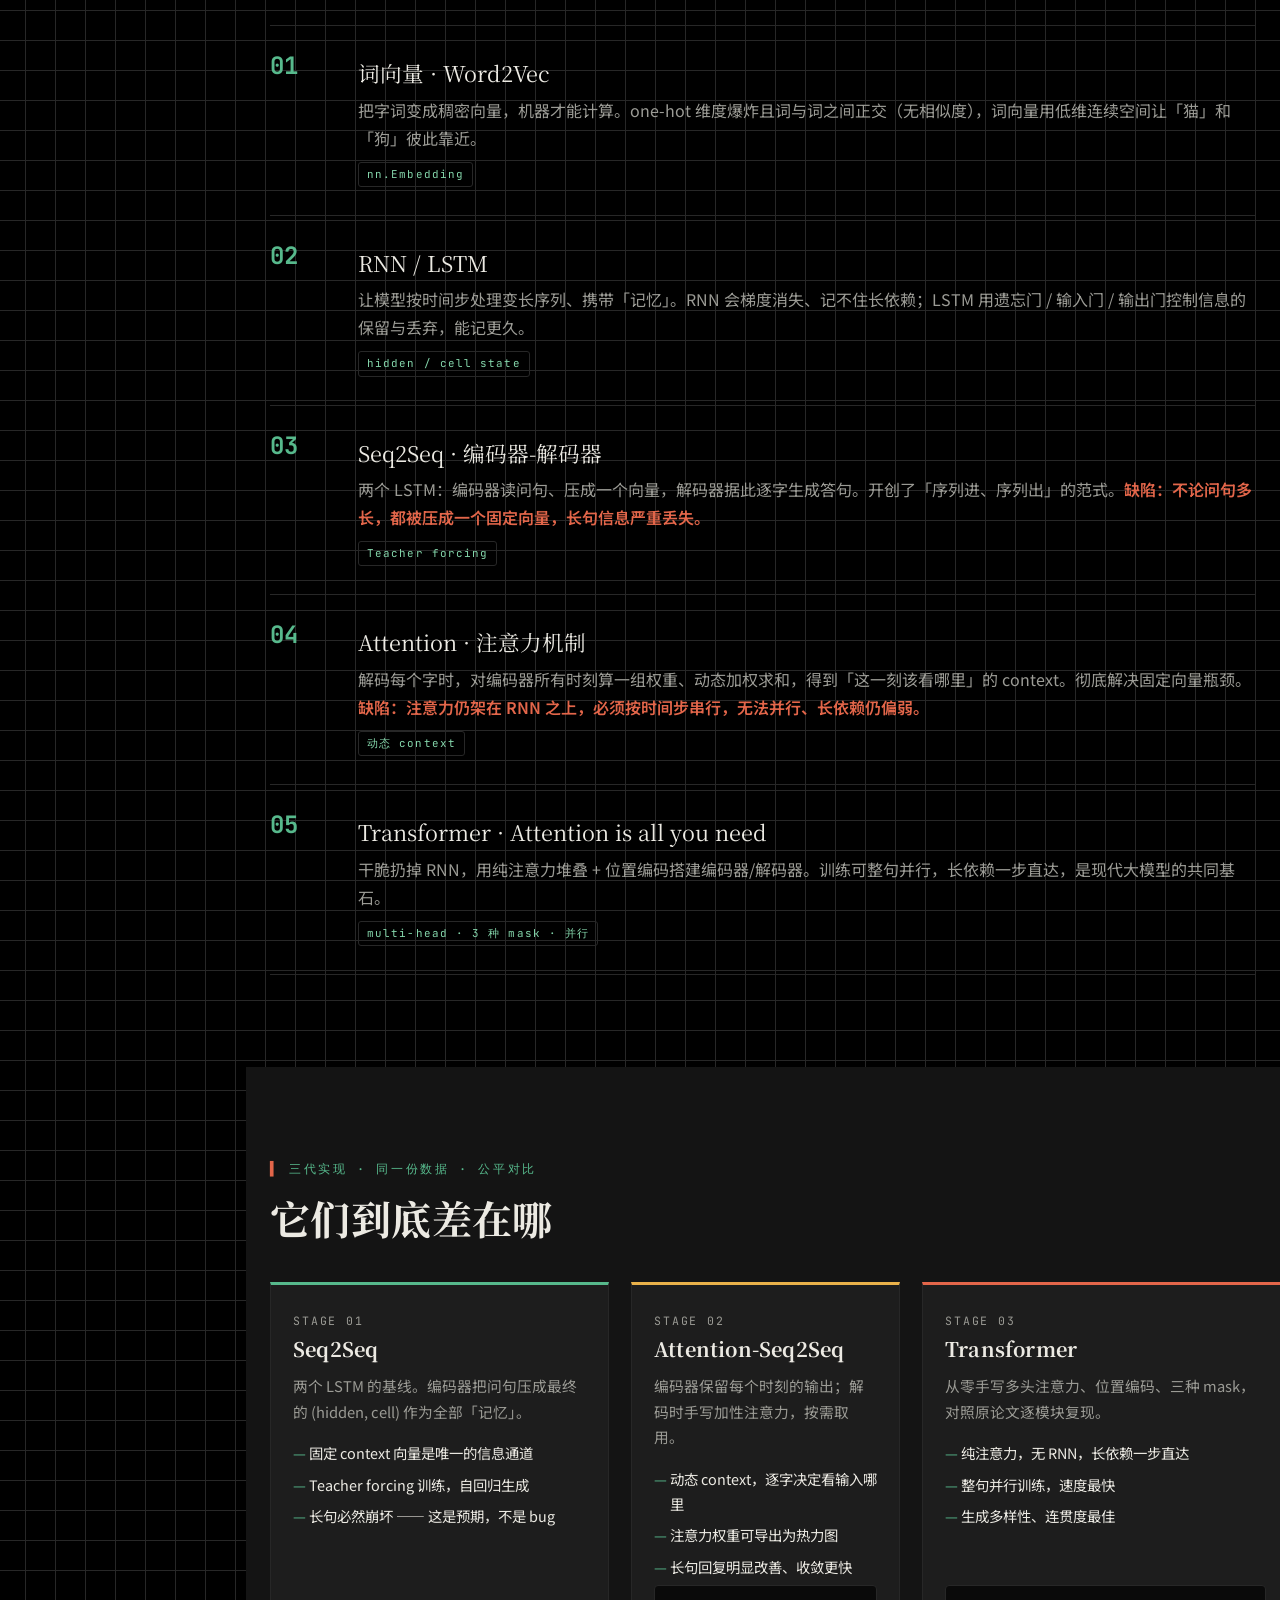
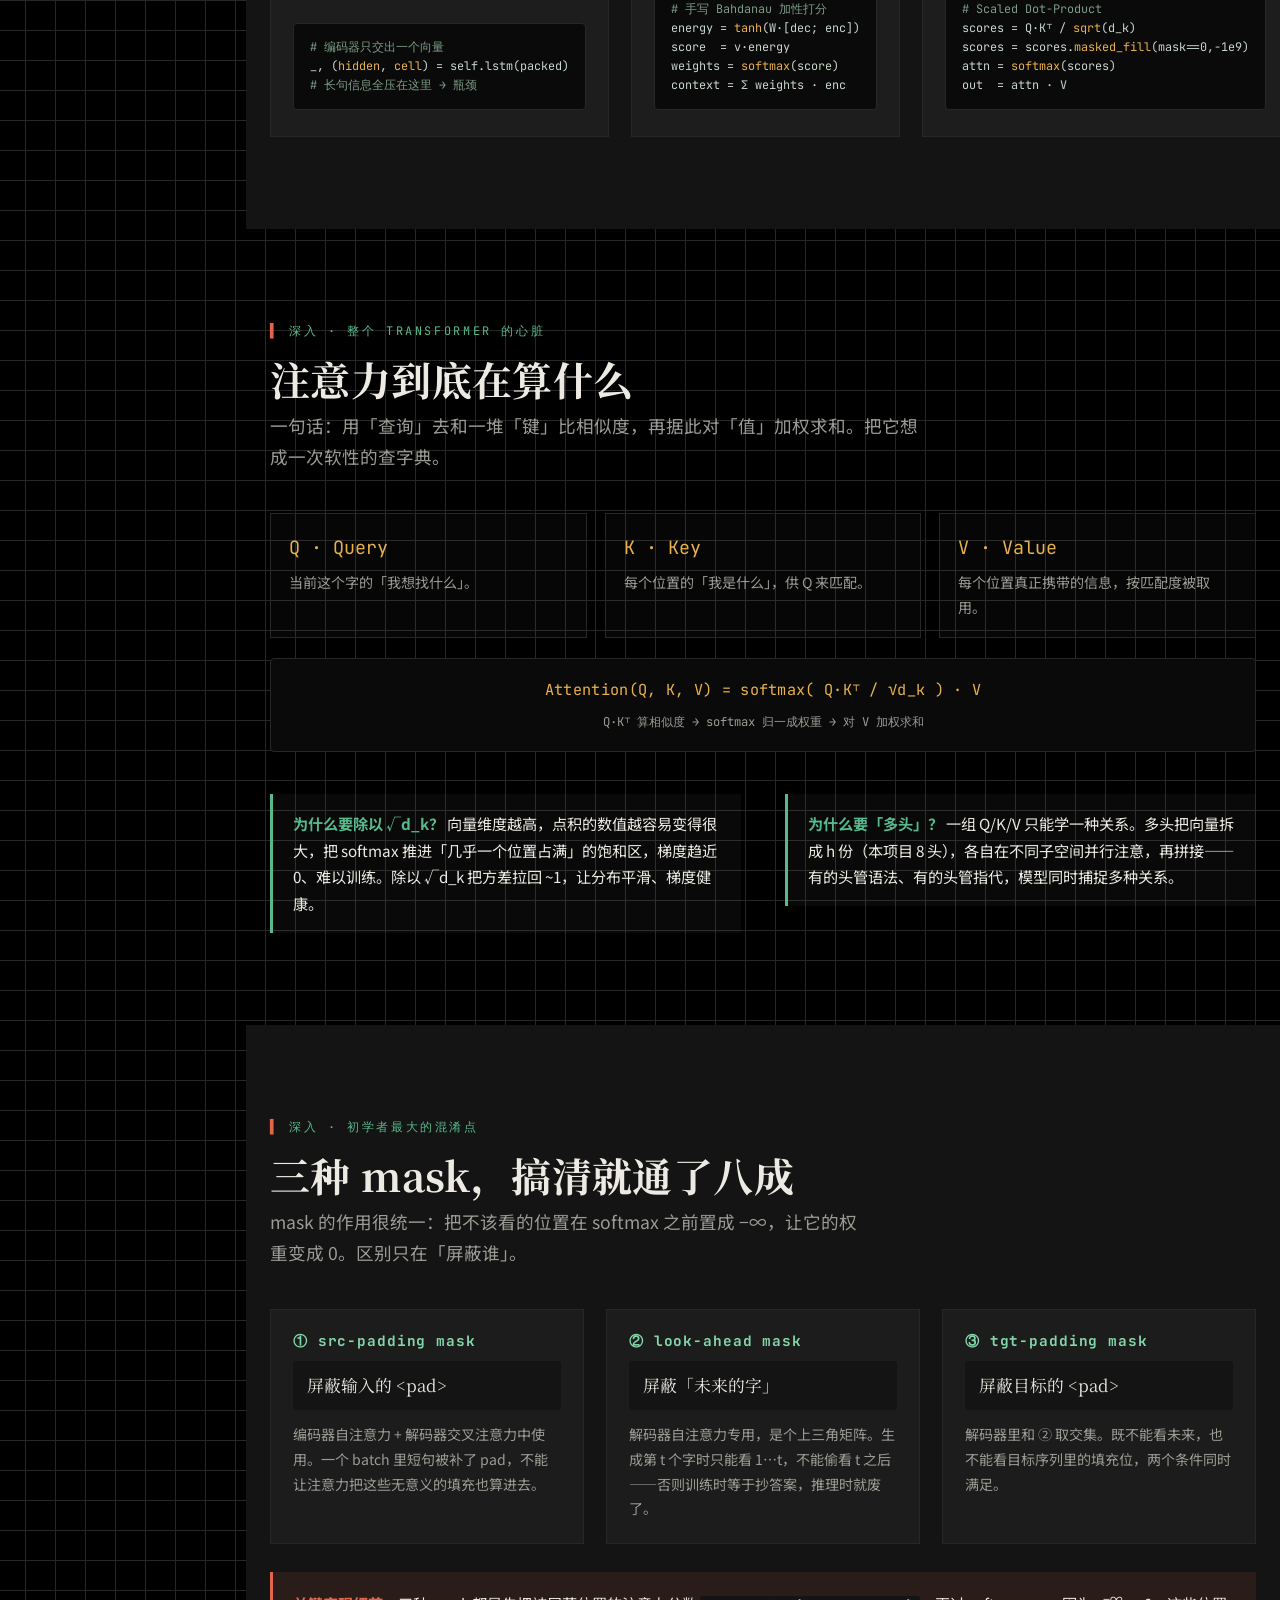
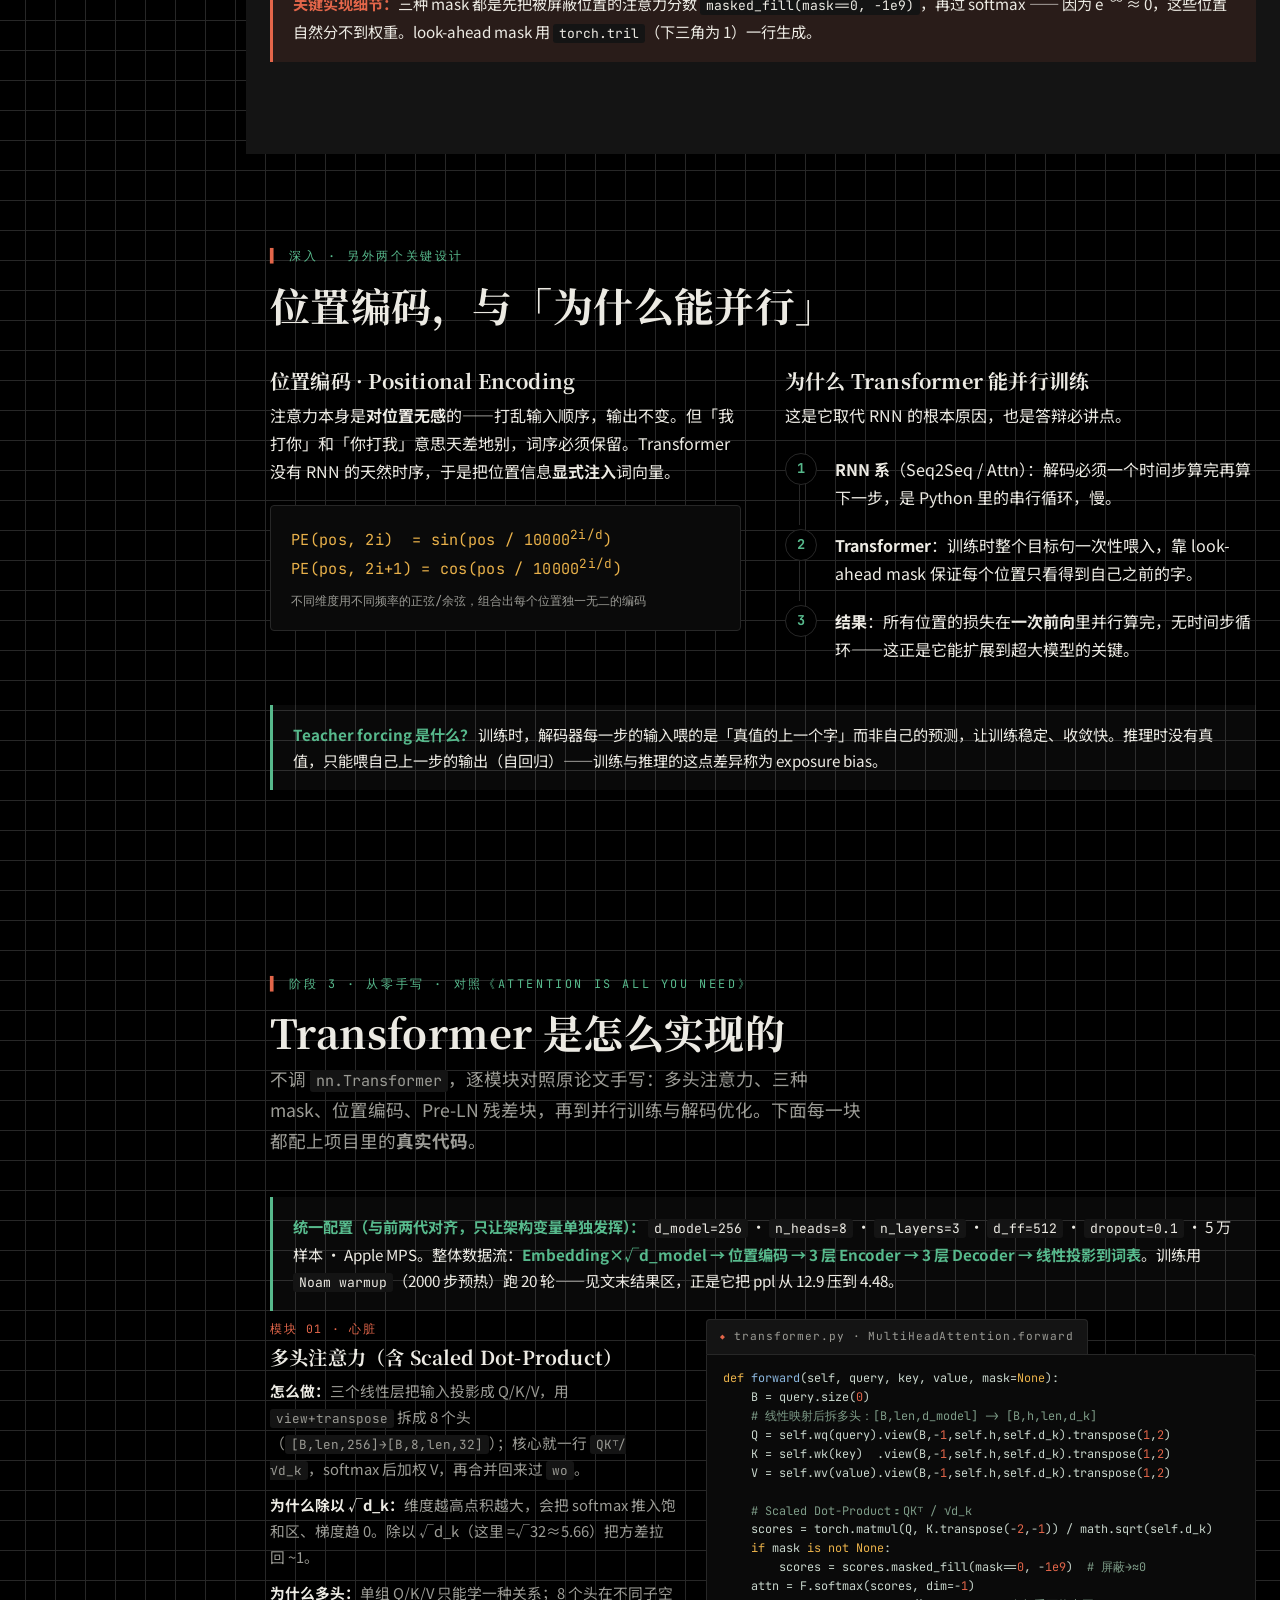
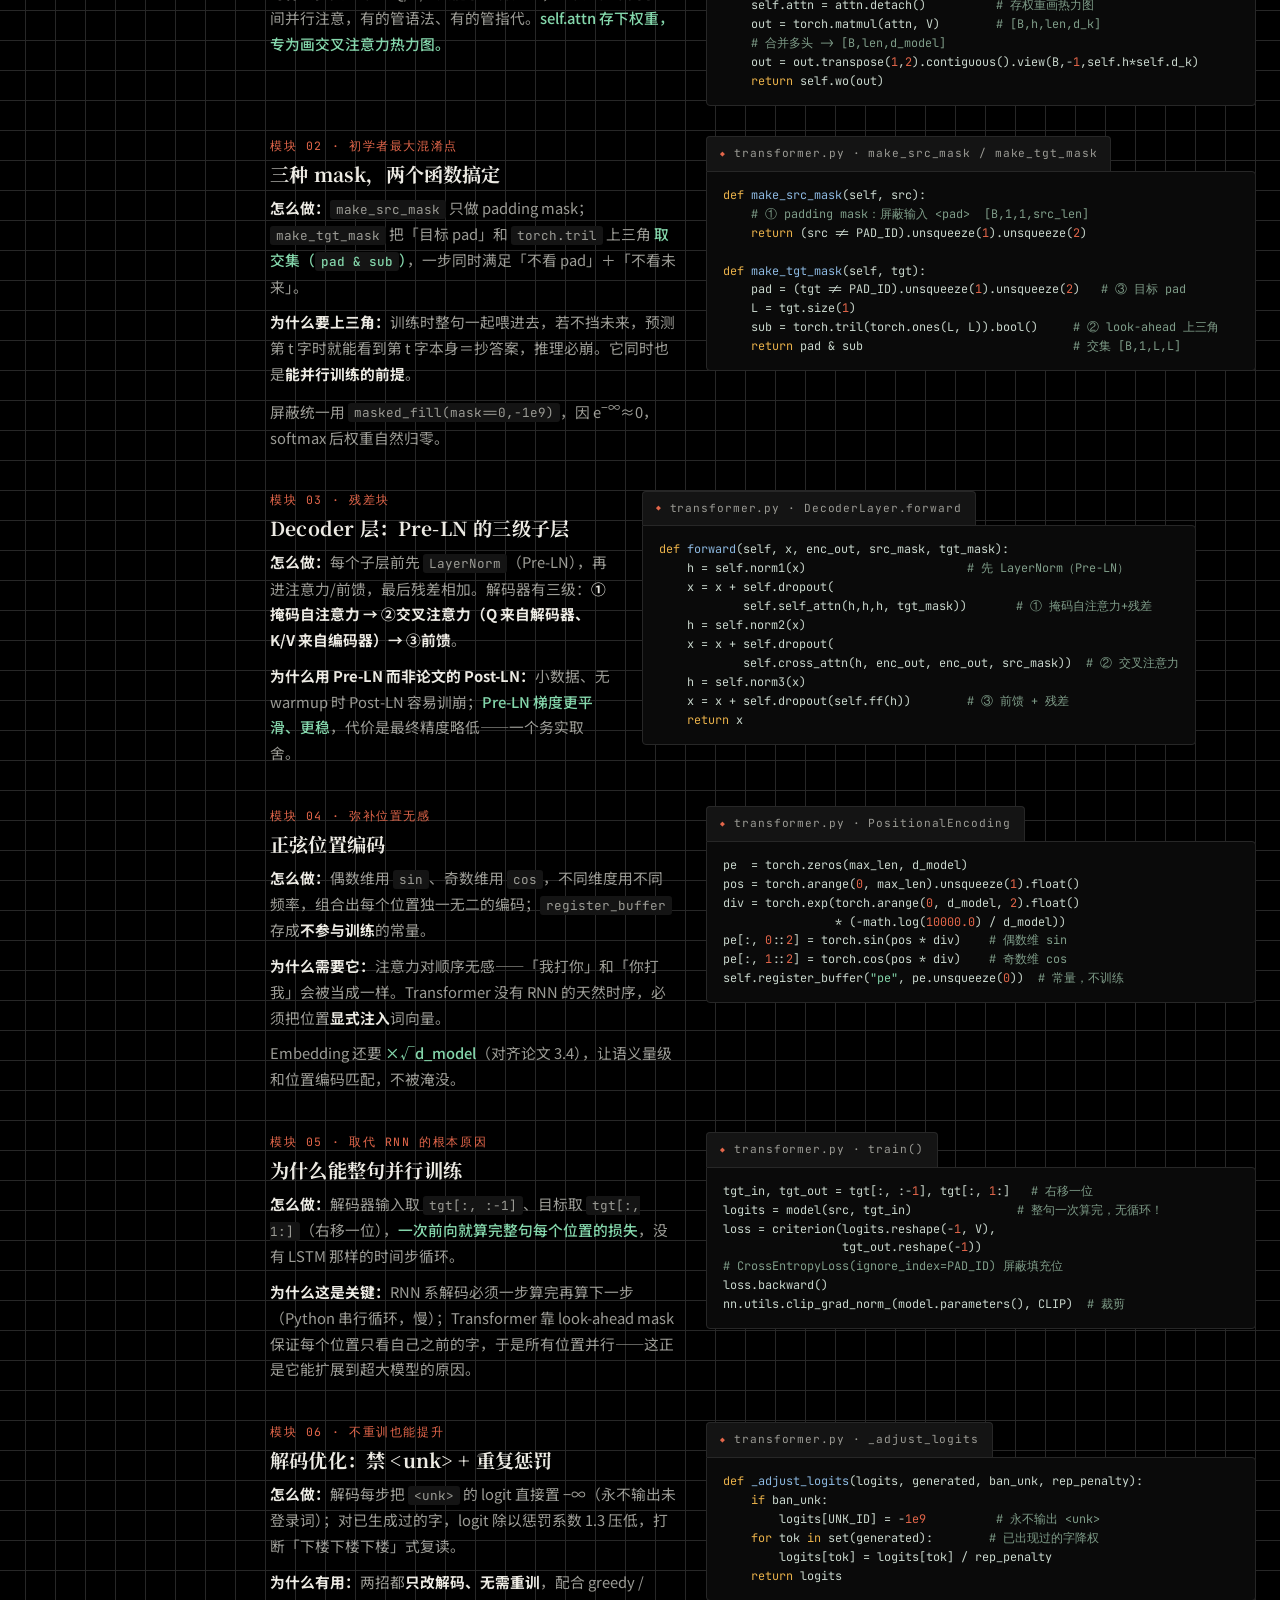
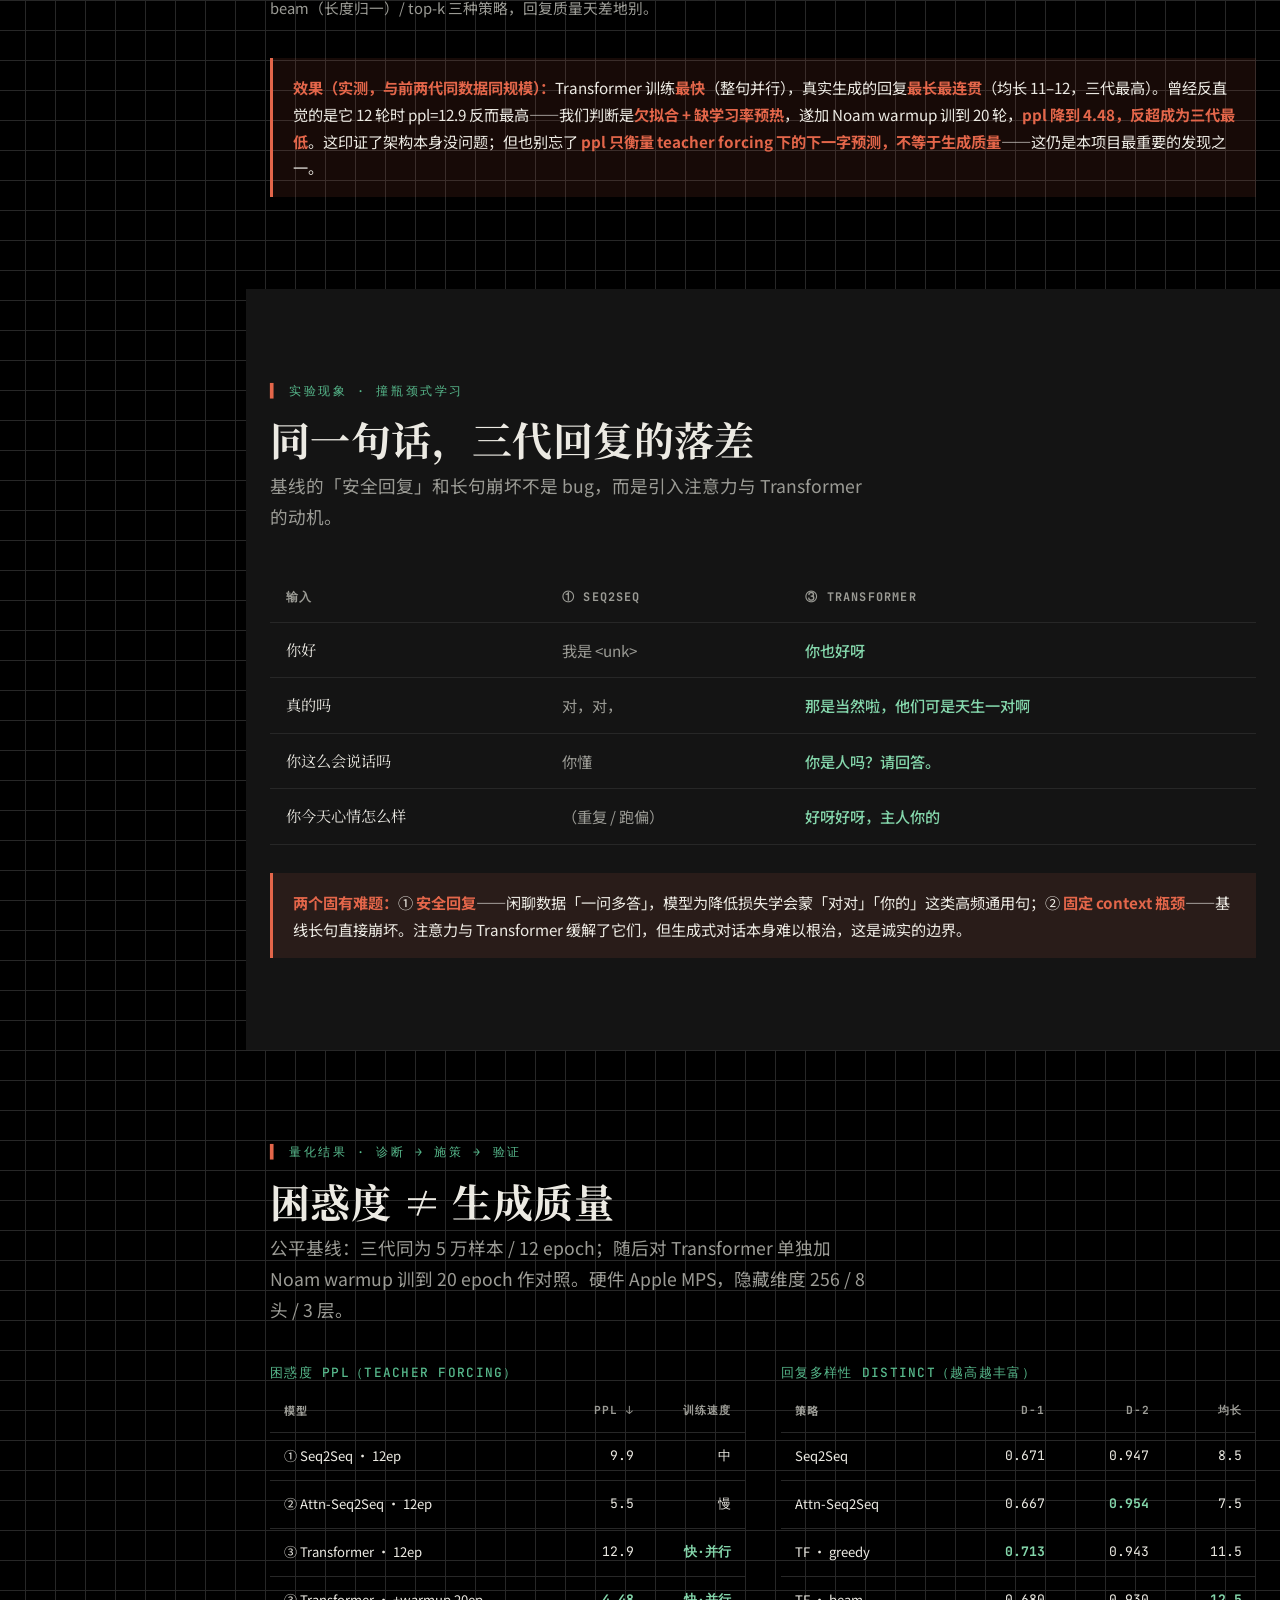
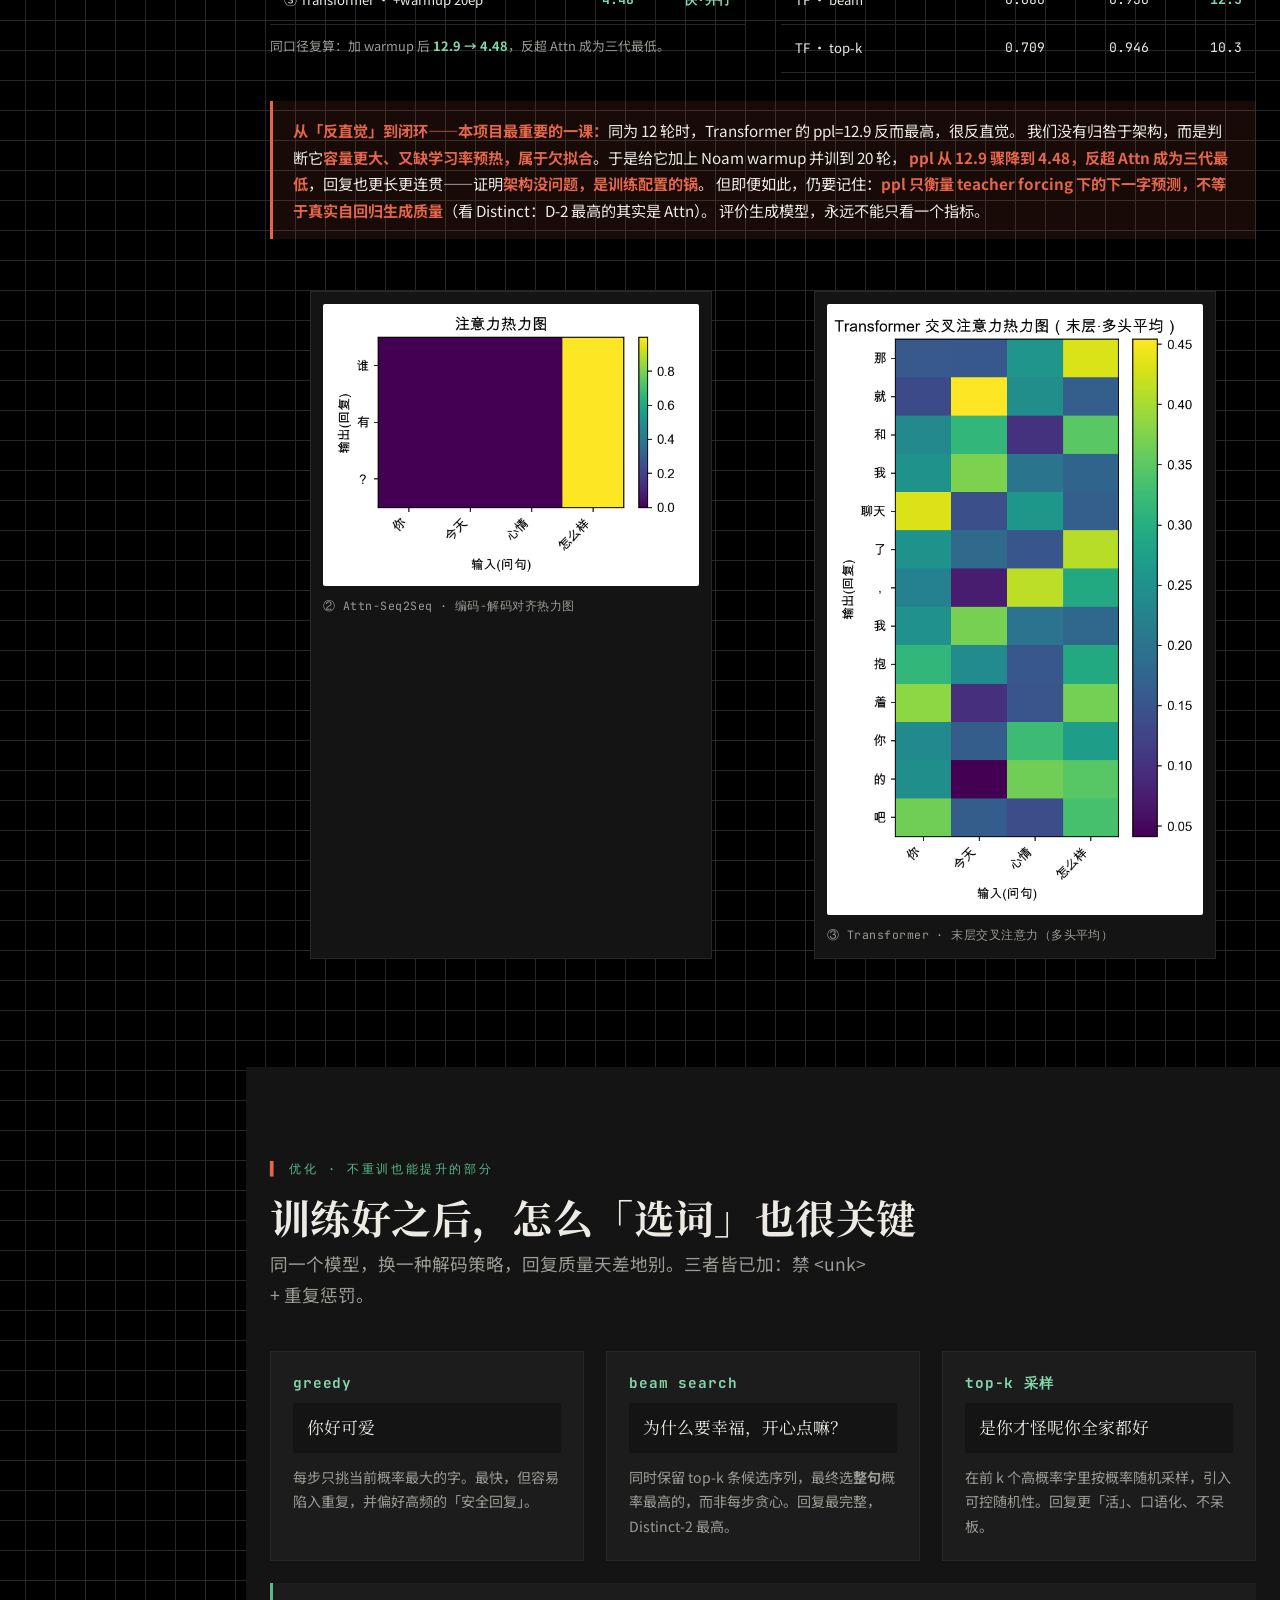
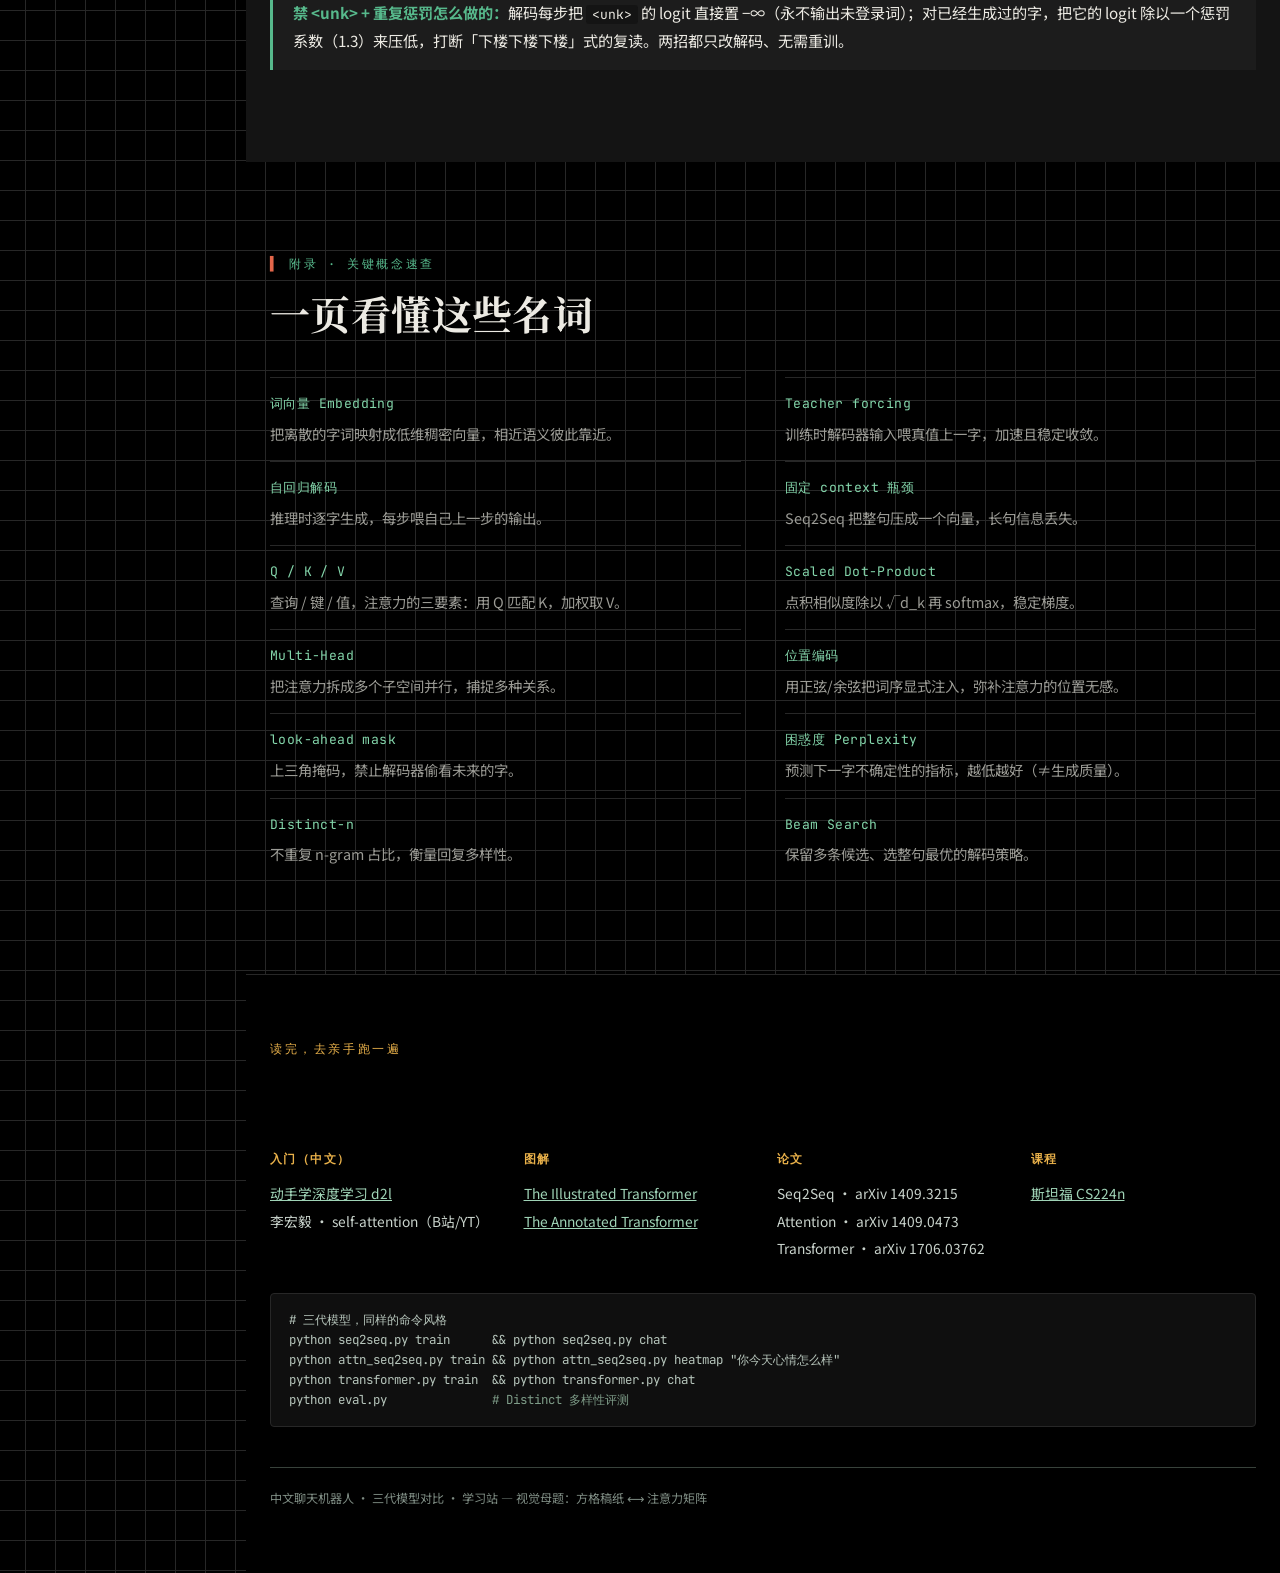
==== commit a0422fc2: "Transformer 加 Noam warmup + 网站/报告同步 warmup 前后对比 - transformer.py: 新增 noam_lr 学习率调度(2000 步预热), EPOCHS" ====
--- a/web/index.html
+++ b/web/index.html
@@ -12,8 +12,33 @@
 </head>
 <body>
 
+<!-- ================= 左侧常驻导航（目录 · 与每个章节一一对应） ================= -->
+<nav class="siderail" aria-label="目录">
+  <a class="rail-brand" href="#top">
+    <span class="rail-brand-mark" aria-hidden="true">◧</span>
+    <span class="rail-brand-txt">Seq2Seq <b>→</b> Transformer<small>中文对话 · 三代对比学习站</small></span>
+  </a>
+  <ol class="rail-list">
+    <span class="rail-fill" id="rail-fill" aria-hidden="true"></span>
+    <li><a href="#top"><i class="dot"></i><span class="idx">00</span><span class="lbl">概览</span></a></li>
+    <li><a href="#method"><i class="dot"></i><span class="idx">01</span><span class="lbl">方法论</span></a></li>
+    <li><a href="#data"><i class="dot"></i><span class="idx">02</span><span class="lbl">数据预处理</span></a></li>
+    <li><a href="#evolution"><i class="dot"></i><span class="idx">03</span><span class="lbl">技术演进</span></a></li>
+    <li><a href="#models"><i class="dot"></i><span class="idx">04</span><span class="lbl">三代对比</span></a></li>
+    <li><a href="#attention"><i class="dot"></i><span class="idx">05</span><span class="lbl">注意力机制</span></a></li>
+    <li><a href="#mask"><i class="dot"></i><span class="idx">06</span><span class="lbl">三种 Mask</span></a></li>
+    <li><a href="#posenc"><i class="dot"></i><span class="idx">07</span><span class="lbl">位置编码 · 并行</span></a></li>
+    <li><a href="#impl"><i class="dot"></i><span class="idx">08</span><span class="lbl">逐模块实现</span></a></li>
+    <li><a href="#gap"><i class="dot"></i><span class="idx">09</span><span class="lbl">三代落差</span></a></li>
+    <li><a href="#results"><i class="dot"></i><span class="idx">10</span><span class="lbl">量化结果</span></a></li>
+    <li><a href="#decode"><i class="dot"></i><span class="idx">11</span><span class="lbl">解码策略</span></a></li>
+    <li><a href="#glossary"><i class="dot"></i><span class="idx">12</span><span class="lbl">概念速查</span></a></li>
+    <li><a href="#refs"><i class="dot"></i><span class="idx">13</span><span class="lbl">资料 · 运行</span></a></li>
+  </ol>
+</nav>
+
 <!-- ================= HERO ================= -->
-<header class="hero">
+<header class="hero" id="top">
   <div class="wrap">
     <p class="eyebrow">NLP 综合实习 · 题目二 · 学习站</p>
     <h1>从 Seq2Seq <span class="arrow">→</span> Transformer</h1>
@@ -38,7 +63,7 @@
 </header>
 
 <!-- ================= 方法论 ================= -->
-<section>
+<section id="method">
   <div class="wrap prose">
     <div class="section-head reveal">
       <p class="eyebrow">方法论 · 为什么逐代手写</p>
@@ -55,7 +80,7 @@
 </section>
 
 <!-- ================= 数据与预处理 ================= -->
-<section class="bottleneck">
+<section class="bottleneck" id="data">
   <div class="wrap prose">
     <div class="section-head reveal">
       <p class="eyebrow">阶段 0 · 一切的地基</p>
@@ -84,7 +109,7 @@
 </section>
 
 <!-- ================= 演进时间线 ================= -->
-<section>
+<section id="evolution">
   <div class="wrap">
     <div class="section-head reveal">
       <p class="eyebrow">技术演进 · 一条解决缺陷的链条</p>
@@ -137,7 +162,7 @@
 </section>
 
 <!-- ================= 三代模型 ================= -->
-<section class="bottleneck">
+<section class="bottleneck" id="models">
   <div class="wrap">
     <div class="section-head reveal">
       <p class="eyebrow">三代实现 · 同一份数据 · 公平对比</p>
@@ -186,7 +211,7 @@
 </section>
 
 <!-- ================= 注意力机制详解 ================= -->
-<section>
+<section id="attention">
   <div class="wrap prose">
     <div class="section-head reveal">
       <p class="eyebrow">深入 · 整个 Transformer 的心脏</p>
@@ -216,7 +241,7 @@
 </section>
 
 <!-- ================= 三种 mask ================= -->
-<section class="bottleneck">
+<section class="bottleneck" id="mask">
   <div class="wrap">
     <div class="section-head reveal">
       <p class="eyebrow">深入 · 初学者最大的混淆点</p>
@@ -247,7 +272,7 @@
 </section>
 
 <!-- ================= 位置编码 / 并行 ================= -->
-<section>
+<section id="posenc">
   <div class="wrap prose">
     <div class="section-head reveal">
       <p class="eyebrow">深入 · 另外两个关键设计</p>
@@ -279,8 +304,169 @@
   </div>
 </section>
 
+<!-- ================= Transformer 逐模块拆解 ================= -->
+<section id="impl">
+  <div class="wrap">
+    <div class="section-head reveal">
+      <p class="eyebrow">阶段 3 · 从零手写 · 对照《Attention Is All You Need》</p>
+      <h2>Transformer 是怎么实现的</h2>
+      <p class="lede">不调 <code class="inline">nn.Transformer</code>，逐模块对照原论文手写：多头注意力、三种 mask、位置编码、Pre-LN 残差块，再到并行训练与解码优化。下面每一块都配上项目里的<b>真实代码</b>。</p>
+    </div>
+
+    <div class="concept reveal">
+      <b>统一配置（与前两代对齐，只让架构变量单独发挥）：</b>
+      <code class="inline">d_model=256</code> · <code class="inline">n_heads=8</code> · <code class="inline">n_layers=3</code> · <code class="inline">d_ff=512</code> · <code class="inline">dropout=0.1</code> · 5 万样本 · Apple MPS。整体数据流：<b>Embedding×√d_model → 位置编码 → 3 层 Encoder → 3 层 Decoder → 线性投影到词表</b>。训练用 <code class="inline">Noam warmup</code>（2000 步预热）跑 20 轮——见文末结果区，正是它把 ppl 从 12.9 压到 4.48。
+    </div>
+
+    <div class="codewalk reveal">
+
+      <!-- ① 多头注意力 -->
+      <div class="step-row">
+        <div class="why">
+          <span class="num">模块 01 · 心脏</span>
+          <h3>多头注意力（含 Scaled Dot-Product）</h3>
+          <p><b>怎么做：</b>三个线性层把输入投影成 Q/K/V，用 <code class="inline">view+transpose</code> 拆成 8 个头（<code class="inline">[B,len,256]→[B,8,len,32]</code>）；核心就一行 <code class="inline">QKᵀ/√d_k</code>，softmax 后加权 V，再合并回来过 <code class="inline">wo</code>。</p>
+          <p><b>为什么除以 √d_k：</b>维度越高点积越大，会把 softmax 推入饱和区、梯度趋 0。除以 √d_k（这里 =√32≈5.66）把方差拉回 ~1。</p>
+          <p><b>为什么多头：</b>单组 Q/K/V 只能学一种关系；8 个头在不同子空间并行注意，有的管语法、有的管指代。<span class="hl">self.attn 存下权重，专为画交叉注意力热力图。</span></p>
+        </div>
+        <figure class="code-file">
+          <figcaption class="fname">transformer.py · MultiHeadAttention.forward</figcaption>
+<pre><span class="k">def</span> <span class="f">forward</span>(self, query, key, value, mask=<span class="k">None</span>):
+    B = query.size(<span class="n">0</span>)
+    <span class="c"># 线性映射后拆多头：[B,len,d_model] -> [B,h,len,d_k]</span>
+    Q = self.wq(query).view(B,-<span class="n">1</span>,self.h,self.d_k).transpose(<span class="n">1</span>,<span class="n">2</span>)
+    K = self.wk(key)  .view(B,-<span class="n">1</span>,self.h,self.d_k).transpose(<span class="n">1</span>,<span class="n">2</span>)
+    V = self.wv(value).view(B,-<span class="n">1</span>,self.h,self.d_k).transpose(<span class="n">1</span>,<span class="n">2</span>)
+
+    <span class="c"># Scaled Dot-Product：QKᵀ / √d_k</span>
+    scores = torch.matmul(Q, K.transpose(-<span class="n">2</span>,-<span class="n">1</span>)) / math.sqrt(self.d_k)
+    <span class="k">if</span> mask <span class="k">is not</span> <span class="k">None</span>:
+        scores = scores.masked_fill(mask==<span class="n">0</span>, -<span class="n">1e9</span>)  <span class="c"># 屏蔽→≈0</span>
+    attn = F.softmax(scores, dim=-<span class="n">1</span>)
+    self.attn = attn.detach()          <span class="c"># 存权重画热力图</span>
+    out = torch.matmul(attn, V)        <span class="c"># [B,h,len,d_k]</span>
+    <span class="c"># 合并多头 -> [B,len,d_model]</span>
+    out = out.transpose(<span class="n">1</span>,<span class="n">2</span>).contiguous().view(B,-<span class="n">1</span>,self.h*self.d_k)
+    <span class="k">return</span> self.wo(out)</pre>
+        </figure>
+      </div>
+
+      <!-- ② 三种 mask -->
+      <div class="step-row">
+        <div class="why">
+          <span class="num">模块 02 · 初学者最大混淆点</span>
+          <h3>三种 mask，两个函数搞定</h3>
+          <p><b>怎么做：</b><code class="inline">make_src_mask</code> 只做 padding mask；<code class="inline">make_tgt_mask</code> 把「目标 pad」和 <code class="inline">torch.tril</code> 上三角 <span class="hl">取交集（<code class="inline">pad &amp; sub</code>）</span>，一步同时满足「不看 pad」＋「不看未来」。</p>
+          <p><b>为什么要上三角：</b>训练时整句一起喂进去，若不挡未来，预测第 t 字时就能看到第 t 字本身＝抄答案，推理必崩。它同时也是<b>能并行训练的前提</b>。</p>
+          <p>屏蔽统一用 <code class="inline">masked_fill(mask==0,-1e9)</code>，因 e<sup>−∞</sup>≈0，softmax 后权重自然归零。</p>
+        </div>
+        <figure class="code-file">
+          <figcaption class="fname">transformer.py · make_src_mask / make_tgt_mask</figcaption>
+<pre><span class="k">def</span> <span class="f">make_src_mask</span>(self, src):
+    <span class="c"># ① padding mask：屏蔽输入 &lt;pad&gt;  [B,1,1,src_len]</span>
+    <span class="k">return</span> (src != PAD_ID).unsqueeze(<span class="n">1</span>).unsqueeze(<span class="n">2</span>)
+
+<span class="k">def</span> <span class="f">make_tgt_mask</span>(self, tgt):
+    pad = (tgt != PAD_ID).unsqueeze(<span class="n">1</span>).unsqueeze(<span class="n">2</span>)   <span class="c"># ③ 目标 pad</span>
+    L = tgt.size(<span class="n">1</span>)
+    sub = torch.tril(torch.ones(L, L)).bool()     <span class="c"># ② look-ahead 上三角</span>
+    <span class="k">return</span> pad &amp; sub                              <span class="c"># 交集 [B,1,L,L]</span></pre>
+        </figure>
+      </div>
+
+      <!-- ③ Pre-LN 解码器层 -->
+      <div class="step-row">
+        <div class="why">
+          <span class="num">模块 03 · 残差块</span>
+          <h3>Decoder 层：Pre-LN 的三级子层</h3>
+          <p><b>怎么做：</b>每个子层前先 <code class="inline">LayerNorm</code>（Pre-LN），再进注意力/前馈，最后残差相加。解码器有三级：<b>①掩码自注意力 → ②交叉注意力（Q 来自解码器、K/V 来自编码器）→ ③前馈</b>。</p>
+          <p><b>为什么用 Pre-LN 而非论文的 Post-LN：</b>小数据、无 warmup 时 Post-LN 容易训崩；<span class="hl">Pre-LN 梯度更平滑、更稳</span>，代价是最终精度略低——一个务实取舍。</p>
+        </div>
+        <figure class="code-file">
+          <figcaption class="fname">transformer.py · DecoderLayer.forward</figcaption>
+<pre><span class="k">def</span> <span class="f">forward</span>(self, x, enc_out, src_mask, tgt_mask):
+    h = self.norm1(x)                       <span class="c"># 先 LayerNorm（Pre-LN）</span>
+    x = x + self.dropout(
+            self.self_attn(h,h,h, tgt_mask))       <span class="c"># ① 掩码自注意力+残差</span>
+    h = self.norm2(x)
+    x = x + self.dropout(
+            self.cross_attn(h, enc_out, enc_out, src_mask))  <span class="c"># ② 交叉注意力</span>
+    h = self.norm3(x)
+    x = x + self.dropout(self.ff(h))        <span class="c"># ③ 前馈 + 残差</span>
+    <span class="k">return</span> x</pre>
+        </figure>
+      </div>
+
+      <!-- ④ 位置编码 -->
+      <div class="step-row">
+        <div class="why">
+          <span class="num">模块 04 · 弥补位置无感</span>
+          <h3>正弦位置编码</h3>
+          <p><b>怎么做：</b>偶数维用 <code class="inline">sin</code>、奇数维用 <code class="inline">cos</code>，不同维度用不同频率，组合出每个位置独一无二的编码；<code class="inline">register_buffer</code> 存成<b>不参与训练</b>的常量。</p>
+          <p><b>为什么需要它：</b>注意力对顺序无感——「我打你」和「你打我」会被当成一样。Transformer 没有 RNN 的天然时序，必须把位置<b>显式注入</b>词向量。</p>
+          <p>Embedding 还要 <span class="hl">×√d_model</span>（对齐论文 3.4），让语义量级和位置编码匹配，不被淹没。</p>
+        </div>
+        <figure class="code-file">
+          <figcaption class="fname">transformer.py · PositionalEncoding</figcaption>
+<pre>pe  = torch.zeros(max_len, d_model)
+pos = torch.arange(<span class="n">0</span>, max_len).unsqueeze(<span class="n">1</span>).float()
+div = torch.exp(torch.arange(<span class="n">0</span>, d_model, <span class="n">2</span>).float()
+                * (-math.log(<span class="n">10000.0</span>) / d_model))
+pe[:, <span class="n">0</span>::<span class="n">2</span>] = torch.sin(pos * div)    <span class="c"># 偶数维 sin</span>
+pe[:, <span class="n">1</span>::<span class="n">2</span>] = torch.cos(pos * div)    <span class="c"># 奇数维 cos</span>
+self.register_buffer(<span class="s">"pe"</span>, pe.unsqueeze(<span class="n">0</span>))  <span class="c"># 常量，不训练</span></pre>
+        </figure>
+      </div>
+
+      <!-- ⑤ 并行训练 -->
+      <div class="step-row">
+        <div class="why">
+          <span class="num">模块 05 · 取代 RNN 的根本原因</span>
+          <h3>为什么能整句并行训练</h3>
+          <p><b>怎么做：</b>解码器输入取 <code class="inline">tgt[:, :-1]</code>、目标取 <code class="inline">tgt[:, 1:]</code>（右移一位），<span class="hl">一次前向就算完整句每个位置的损失</span>，没有 LSTM 那样的时间步循环。</p>
+          <p><b>为什么这是关键：</b>RNN 系解码必须一步算完再算下一步（Python 串行循环，慢）；Transformer 靠 look-ahead mask 保证每个位置只看自己之前的字，于是所有位置并行——这正是它能扩展到超大模型的原因。</p>
+        </div>
+        <figure class="code-file">
+          <figcaption class="fname">transformer.py · train()</figcaption>
+<pre>tgt_in, tgt_out = tgt[:, :-<span class="n">1</span>], tgt[:, <span class="n">1</span>:]   <span class="c"># 右移一位</span>
+logits = model(src, tgt_in)               <span class="c"># 整句一次算完，无循环！</span>
+loss = criterion(logits.reshape(-<span class="n">1</span>, V),
+                 tgt_out.reshape(-<span class="n">1</span>))
+<span class="c"># CrossEntropyLoss(ignore_index=PAD_ID) 屏蔽填充位</span>
+loss.backward()
+nn.utils.clip_grad_norm_(model.parameters(), CLIP)  <span class="c"># 裁剪</span></pre>
+        </figure>
+      </div>
+
+      <!-- ⑥ 解码优化 -->
+      <div class="step-row">
+        <div class="why">
+          <span class="num">模块 06 · 不重训也能提升</span>
+          <h3>解码优化：禁 &lt;unk&gt; + 重复惩罚</h3>
+          <p><b>怎么做：</b>解码每步把 <code class="inline">&lt;unk&gt;</code> 的 logit 直接置 −∞（永不输出未登录词）；对已生成过的字，logit 除以惩罚系数 1.3 压低，打断「下楼下楼下楼」式复读。</p>
+          <p><b>为什么有用：</b>两招都<b>只改解码、无需重训</b>，配合 greedy / beam（长度归一）/ top-k 三种策略，回复质量天差地别。</p>
+        </div>
+        <figure class="code-file">
+          <figcaption class="fname">transformer.py · _adjust_logits</figcaption>
+<pre><span class="k">def</span> <span class="f">_adjust_logits</span>(logits, generated, ban_unk, rep_penalty):
+    <span class="k">if</span> ban_unk:
+        logits[UNK_ID] = -<span class="n">1e9</span>          <span class="c"># 永不输出 &lt;unk&gt;</span>
+    <span class="k">for</span> tok <span class="k">in</span> set(generated):        <span class="c"># 已出现过的字降权</span>
+        logits[tok] = logits[tok] / rep_penalty
+    <span class="k">return</span> logits</pre>
+        </figure>
+      </div>
+
+    </div>
+
+    <div class="margin-note reveal">
+      <b>效果（实测，与前两代同数据同规模）：</b>Transformer 训练<b>最快</b>（整句并行），真实生成的回复<b>最长最连贯</b>（均长 11–12，三代最高）。曾经反直觉的是它 12 轮时 ppl=12.9 反而最高——我们判断是<b>欠拟合 + 缺学习率预热</b>，遂加 Noam warmup 训到 20 轮，<b>ppl 降到 4.48，反超成为三代最低</b>。这印证了架构本身没问题；但也别忘了 <b>ppl 只衡量 teacher forcing 下的下一字预测，不等于生成质量</b>——这仍是本项目最重要的发现之一。
+    </div>
+  </div>
+</section>
+
 <!-- ================= 撞瓶颈 ================= -->
-<section class="bottleneck">
+<section class="bottleneck" id="gap">
   <div class="wrap">
     <div class="section-head reveal">
       <p class="eyebrow">实验现象 · 撞瓶颈式学习</p>
@@ -291,10 +477,10 @@
       <table class="dialogue">
         <thead><tr><th>输入</th><th>① Seq2Seq</th><th>③ Transformer</th></tr></thead>
         <tbody>
-          <tr><td class="q">你好</td><td class="bad">我是 &lt;unk&gt;</td><td class="good">你好可爱</td></tr>
-          <tr><td class="q">真的吗</td><td class="bad">对，对，</td><td class="good">当然啦，我是你的</td></tr>
-          <tr><td class="q">你这么会说话吗</td><td class="bad">你懂</td><td class="good">我是小通</td></tr>
-          <tr><td class="q">你今天心情怎么样</td><td class="bad">（重复 / 跑偏）</td><td class="good">那就和我聊天了，我抱着你的吧</td></tr>
+          <tr><td class="q">你好</td><td class="bad">我是 &lt;unk&gt;</td><td class="good">你也好呀</td></tr>
+          <tr><td class="q">真的吗</td><td class="bad">对，对，</td><td class="good">那是当然啦，他们可是天生一对啊</td></tr>
+          <tr><td class="q">你这么会说话吗</td><td class="bad">你懂</td><td class="good">你是人吗？请回答。</td></tr>
+          <tr><td class="q">你今天心情怎么样</td><td class="bad">（重复 / 跑偏）</td><td class="good">好呀好呀，主人你的</td></tr>
         </tbody>
       </table>
     </div>
@@ -305,27 +491,29 @@
 </section>
 
 <!-- ================= 结果 ================= -->
-<section>
-  <div class="wrap">
-    <div class="section-head reveal">
-      <p class="eyebrow">量化结果 · 一个反直觉的发现</p>
+<section id="results">
+  <div class="wrap">
+    <div class="section-head reveal">
+      <p class="eyebrow">量化结果 · 诊断 → 施策 → 验证</p>
       <h2>困惑度 ≠ 生成质量</h2>
-      <p class="lede">统一配置：5 万样本 / 12 epoch / Apple mps / 隐藏维度 256 / 8 头 / 3 层。</p>
+      <p class="lede">公平基线：三代同为 5 万样本 / 12 epoch；随后对 Transformer 单独加 Noam warmup 训到 20 epoch 作对照。硬件 Apple MPS，隐藏维度 256 / 8 头 / 3 层。</p>
     </div>
 
     <div class="tables-2 reveal">
       <div>
-        <h3>困惑度 ppl（统一数据 · teacher forcing）</h3>
+        <h3>困惑度 ppl（teacher forcing）</h3>
         <div class="table-wrap">
           <table class="data-table">
             <thead><tr><th>模型</th><th>ppl ↓</th><th>训练速度</th></tr></thead>
             <tbody>
-              <tr><td>① Seq2Seq</td><td>9.9</td><td>中</td></tr>
-              <tr><td>② Attn-Seq2Seq</td><td class="best">5.5</td><td>慢</td></tr>
-              <tr><td>③ Transformer</td><td>12.9</td><td class="best">快·并行</td></tr>
+              <tr><td>① Seq2Seq · 12ep</td><td>9.9</td><td>中</td></tr>
+              <tr><td>② Attn-Seq2Seq · 12ep</td><td>5.5</td><td>慢</td></tr>
+              <tr><td>③ Transformer · 12ep</td><td>12.9</td><td class="best">快·并行</td></tr>
+              <tr><td>③ Transformer · +warmup 20ep</td><td class="best">4.48</td><td class="best">快·并行</td></tr>
             </tbody>
           </table>
         </div>
+        <p class="tnote">同口径复算：加 warmup 后 <b>12.9 → 4.48</b>，反超 Attn 成为三代最低。</p>
       </div>
       <div>
         <h3>回复多样性 Distinct（越高越丰富）</h3>
@@ -334,10 +522,10 @@
             <thead><tr><th>策略</th><th>D-1</th><th>D-2</th><th>均长</th></tr></thead>
             <tbody>
               <tr><td>Seq2Seq</td><td>0.671</td><td>0.947</td><td>8.5</td></tr>
-              <tr><td>Attn-Seq2Seq</td><td>0.667</td><td>0.954</td><td>7.5</td></tr>
-              <tr><td>TF · greedy</td><td class="best">0.739</td><td>0.949</td><td>8.8</td></tr>
-              <tr><td>TF · beam</td><td>0.726</td><td class="best">0.971</td><td class="best">11.3</td></tr>
-              <tr><td>TF · top-k</td><td>0.634</td><td>0.958</td><td>8.2</td></tr>
+              <tr><td>Attn-Seq2Seq</td><td>0.667</td><td class="best">0.954</td><td>7.5</td></tr>
+              <tr><td>TF · greedy</td><td class="best">0.713</td><td>0.943</td><td>11.5</td></tr>
+              <tr><td>TF · beam</td><td>0.680</td><td>0.930</td><td class="best">12.5</td></tr>
+              <tr><td>TF · top-k</td><td>0.709</td><td>0.946</td><td>10.3</td></tr>
             </tbody>
           </table>
         </div>
@@ -345,9 +533,11 @@
     </div>
 
     <div class="margin-note reveal">
-      <b>为什么 Transformer 的 ppl 反而不是最低？</b> 困惑度衡量的是 teacher forcing 下「预测下一字」的准确度，
-      而非真实自回归生成的连贯度。Transformer 在真实生成（对话、Distinct 多样性）上最优；它 ppl 偏高，
-      源于仅训练 12 轮、未用 Noam warmup，相对其容量训练不足。<b>评价生成模型不能只看一个指标</b>——这是本项目最重要的发现之一。
+      <b>从「反直觉」到闭环——本项目最重要的一课：</b>同为 12 轮时，Transformer 的 ppl=12.9 反而最高，很反直觉。
+      我们没有归咎于架构，而是判断它<b>容量更大、又缺学习率预热，属于欠拟合</b>。于是给它加上 Noam warmup 并训到 20 轮，
+      <b>ppl 从 12.9 骤降到 4.48，反超 Attn 成为三代最低</b>，回复也更长更连贯——证明<b>架构没问题，是训练配置的锅</b>。
+      但即便如此，仍要记住：<b>ppl 只衡量 teacher forcing 下的下一字预测，不等于真实自回归生成质量</b>（看 Distinct：D-2 最高的其实是 Attn）。
+      评价生成模型，永远不能只看一个指标。
     </div>
 
     <div class="figs reveal">
@@ -364,7 +554,7 @@
 </section>
 
 <!-- ================= 解码策略 ================= -->
-<section class="bottleneck">
+<section class="bottleneck" id="decode">
   <div class="wrap">
     <div class="section-head reveal">
       <p class="eyebrow">优化 · 不重训也能提升的部分</p>
@@ -395,7 +585,7 @@
 </section>
 
 <!-- ================= 关键概念速查 ================= -->
-<section>
+<section id="glossary">
   <div class="wrap">
     <div class="section-head reveal">
       <p class="eyebrow">附录 · 关键概念速查</p>
@@ -419,7 +609,7 @@
 </section>
 
 <!-- ================= Footer ================= -->
-<footer>
+<footer id="refs">
   <div class="wrap">
     <p class="eyebrow">读完，去亲手跑一遍</p>
     <h2>资料与运行</h2>
--- a/web/styles.css
+++ b/web/styles.css
@@ -4,18 +4,18 @@
    ===================================================================== */
 
 :root {
-  /* 调色板 · 暗调（深墨稿纸 / 发光注意力矩阵） */
-  --paper:     #121511;   /* 页面底 · 暖近黑 */
-  --paper-2:   #1B201A;   /* 面板 */
-  --grid:      #2B3A30;   /* 隐约绿格 */
-  --ink:       #E9E7DC;   /* 主文字 */
-  --ink-soft:  #9CA69B;
+  /* 调色板 · 纯黑暗调（中性底 + 发光注意力矩阵） */
+  --paper:     #000000;   /* 页面底 · 纯黑 */
+  --paper-2:   #141414;   /* 面板 */
+  --grid:      #272727;   /* 隐约方格（中性灰） */
+  --ink:       #ECEAE3;   /* 主文字 */
+  --ink-soft:  #9B9B95;
   --jade:      #57B98C;
   --jade-deep: #84D6AB;   /* 链接 / 高亮 */
   --vermilion: #E3664A;
   --amber:     #E9B14A;
-  --code-bg:   #0E120D;
-  --footer-bg: #0D100C;
+  --code-bg:   #0A0A0A;
+  --footer-bg: #000000;
 
   /* 字体 */
   --serif: "Noto Serif SC", Georgia, serif;
@@ -60,6 +60,109 @@
 
 .wrap { max-width: var(--maxw); margin: 0 auto; padding: 0 24px; }
 
+/* ---------- 左侧常驻导航（目录 · 与每个章节一一对应） ----------
+   一块固定面板，全程可见；每一格对应一个小节，滚到哪儿哪格点亮（朱红发光）。
+   面板半透明 + 毛玻璃，让底层方格稿纸隐约透出，延续注意力矩阵母题。 */
+:root { --rail-w: 246px; }
+
+.siderail {
+  position: fixed; left: 0; top: 0; bottom: 0;
+  width: var(--rail-w);
+  z-index: 50;
+  display: flex; flex-direction: column;
+  padding: 26px 20px 24px 26px;
+  background: rgba(9,9,9,0.74);
+  -webkit-backdrop-filter: blur(9px); backdrop-filter: blur(9px);
+  border-right: 1px solid var(--grid);
+  overflow-y: auto;
+}
+/* 侧栏滚动条低调处理 */
+.siderail::-webkit-scrollbar { width: 6px; }
+.siderail::-webkit-scrollbar-thumb { background: #2c2c2c; border-radius: 3px; }
+
+/* 品牌 / 标题 */
+.rail-brand {
+  display: flex; align-items: center; gap: 11px;
+  text-decoration: none; color: var(--ink);
+  padding-bottom: 20px; margin-bottom: 22px;
+  border-bottom: 1px solid var(--grid);
+}
+.rail-brand-mark {
+  font-size: 1.3rem; line-height: 1; color: var(--vermilion);
+  text-shadow: 0 0 12px rgba(227,102,74,0.55);
+}
+.rail-brand-txt {
+  font-family: var(--serif); font-weight: 700; font-size: 0.98rem; line-height: 1.25;
+}
+.rail-brand-txt b { color: var(--jade); font-family: var(--mono); font-weight: 400; margin: 0 2px; }
+.rail-brand-txt small {
+  display: block; margin-top: 5px;
+  font-family: var(--mono); font-weight: 400; font-size: 0.6rem;
+  letter-spacing: 0.04em; color: var(--ink-soft);
+}
+
+.rail-list {
+  list-style: none; margin: 0; padding: 0; position: relative;
+  display: flex; flex-direction: column; gap: 1px;
+}
+/* 竖直轨道（暗）+ 阅读进度填充（热力渐变，JS 控高度） */
+.rail-list::before {
+  content: ""; position: absolute; left: 3px; top: 8px; bottom: 8px;
+  width: 1px; background: var(--grid);
+}
+.rail-fill {
+  position: absolute; left: 3px; top: 8px; width: 1px; height: 0;
+  background: linear-gradient(180deg, var(--jade), var(--amber), var(--vermilion));
+  box-shadow: 0 0 7px rgba(227,102,74,0.5);
+  transition: height .12s linear;
+}
+.rail-list li { position: relative; line-height: 1; }
+.rail-list a {
+  display: flex; align-items: center; gap: 12px;
+  text-decoration: none; position: relative;
+  padding: 7px 10px 7px 0; border-radius: 7px;
+  transition: background-color .2s ease;
+}
+/* 注意力格子——默认暗但可辨（呼应 Hero 矩阵的 .cell），坐落在轨道上 */
+.rail-list .dot {
+  width: 7px; height: 7px; border-radius: 1px; flex-shrink: 0;
+  background: #4a4a48; position: relative; z-index: 1;
+  box-shadow: 0 0 0 1px rgba(255,255,255,0.06);
+  transition: background-color .3s ease, box-shadow .3s ease, transform .3s ease;
+}
+.rail-list .idx {
+  font-family: var(--mono); font-size: 0.62rem; color: #6b6b66;
+  flex-shrink: 0; width: 1.2em; text-align: right;
+  transition: color .2s ease;
+}
+.rail-list .lbl {
+  font-family: var(--sans); font-size: 0.84rem; letter-spacing: 0.01em;
+  color: var(--ink-soft); white-space: nowrap;
+  transition: color .2s ease, transform .2s ease;
+}
+/* 悬停：格子转绿、标签提亮并微移 */
+.rail-list a:hover { background: rgba(255,255,255,0.04); }
+.rail-list a:hover .dot { background: var(--jade); transform: scale(1.2); }
+.rail-list a:hover .lbl { color: var(--ink); }
+
+/* 当前小节 = 被点亮的热格（朱红发光）+ 高亮行 */
+.rail-list a.active { background: rgba(227,102,74,0.09); }
+.rail-list a.active .dot {
+  background: var(--vermilion); transform: scale(1.3);
+  box-shadow: 0 0 0 2px rgba(227,102,74,0.18), 0 0 11px rgba(227,102,74,0.65);
+}
+.rail-list a.active .idx { color: var(--vermilion); }
+.rail-list a.active .lbl { color: var(--ink); font-weight: 600; }
+
+/* 锚点跳转留一点顶部余量 */
+section[id], header[id] { scroll-margin-top: 24px; }
+
+/* 宽屏：给正文让出侧栏宽度，内容仍在剩余空间里居中 */
+@media (min-width: 1081px) { body { padding-left: var(--rail-w); } }
+
+/* 窄屏：侧栏易压正文 —— 直接隐藏，页面照常全宽滚动 */
+@media (max-width: 1080px) { .siderail { display: none; } }
+
 /* ---------- 通用排版 ---------- */
 .eyebrow {
   font-family: var(--mono);
@@ -195,6 +298,34 @@
 }
 pre .c { color: #7E9C88; }       /* 注释 */
 pre .k { color: var(--amber); }  /* 关键词 */
+pre .s { color: var(--jade-deep); } /* 字符串 */
+pre .n { color: var(--vermilion); } /* 数字 / 常量 */
+pre .f { color: #8CB8E0; }          /* 函数 / 方法名 */
+
+/* ===================================================================
+   代码走读（解释 + 真实代码 并排）
+   =================================================================== */
+.codewalk { display: grid; gap: 30px; margin-top: 8px; }
+.codewalk .step-row { display: grid; grid-template-columns: 0.85fr 1.15fr; gap: 30px; align-items: start; }
+.codewalk .why h3 { font-family: var(--serif); font-size: 1.2rem; margin: 0 0 10px; }
+.codewalk .why .num {
+  font-family: var(--mono); font-size: 0.72rem; letter-spacing: 0.14em;
+  color: var(--vermilion); text-transform: uppercase; display: block; margin-bottom: 6px;
+}
+.codewalk .why p { font-size: 0.92rem; color: var(--ink-soft); margin: 0 0 10px; }
+.codewalk .why p b { color: var(--ink); }
+.codewalk .why .hl { color: var(--jade-deep); font-weight: 500; }
+
+.code-file { margin: 0; }
+.code-file .fname {
+  font-family: var(--mono); font-size: 0.7rem; letter-spacing: 0.08em;
+  color: var(--ink-soft); background: var(--paper-2);
+  border: 1px solid var(--grid); border-bottom: none;
+  border-radius: 4px 4px 0 0; padding: 7px 13px;
+  display: inline-flex; gap: 8px; align-items: center;
+}
+.code-file .fname::before { content: "◆"; color: var(--vermilion); font-size: 0.72em; }
+.code-file pre { margin: 0; border-radius: 0 4px 4px 4px; }
 code.inline {
   font-family: var(--mono); font-size: 0.86em;
   background: var(--paper-2); padding: 1px 6px; border-radius: 3px;
@@ -238,6 +369,8 @@
 .table-wrap { overflow-x: auto; }
 .tables-2 { display: grid; grid-template-columns: 1fr 1fr; gap: 36px; }
 .tables-2 h3 { font-family: var(--mono); font-size: 0.8rem; letter-spacing: 0.1em; text-transform: uppercase; color: var(--jade); font-weight: 500; }
+.tnote { font-size: 0.8rem; color: var(--ink-soft); margin: 10px 0 0; }
+.tnote b { color: var(--jade-deep); }
 
 /* ===================================================================
    解码策略
@@ -269,7 +402,7 @@
 .prose p { max-width: 66ch; }
 .concept {
   border-left: 3px solid var(--jade);
-  background: rgba(87,185,140,0.07);
+  background: rgba(255,255,255,0.035);
   padding: 16px 20px; margin: 22px 0 0; font-size: 0.95rem;
 }
 .concept b { color: var(--jade); }
@@ -331,6 +464,7 @@
    =================================================================== */
 @media (max-width: 860px) {
   .cards, .decodes, .figs, .tables-2 { grid-template-columns: 1fr; }
+  .codewalk .step-row { grid-template-columns: 1fr; gap: 16px; }
   .qkv, .twocol, dl.glossary { grid-template-columns: 1fr; gap: 0 0; }
   .qkv { gap: 14px; }
   .twocol { gap: 32px; }
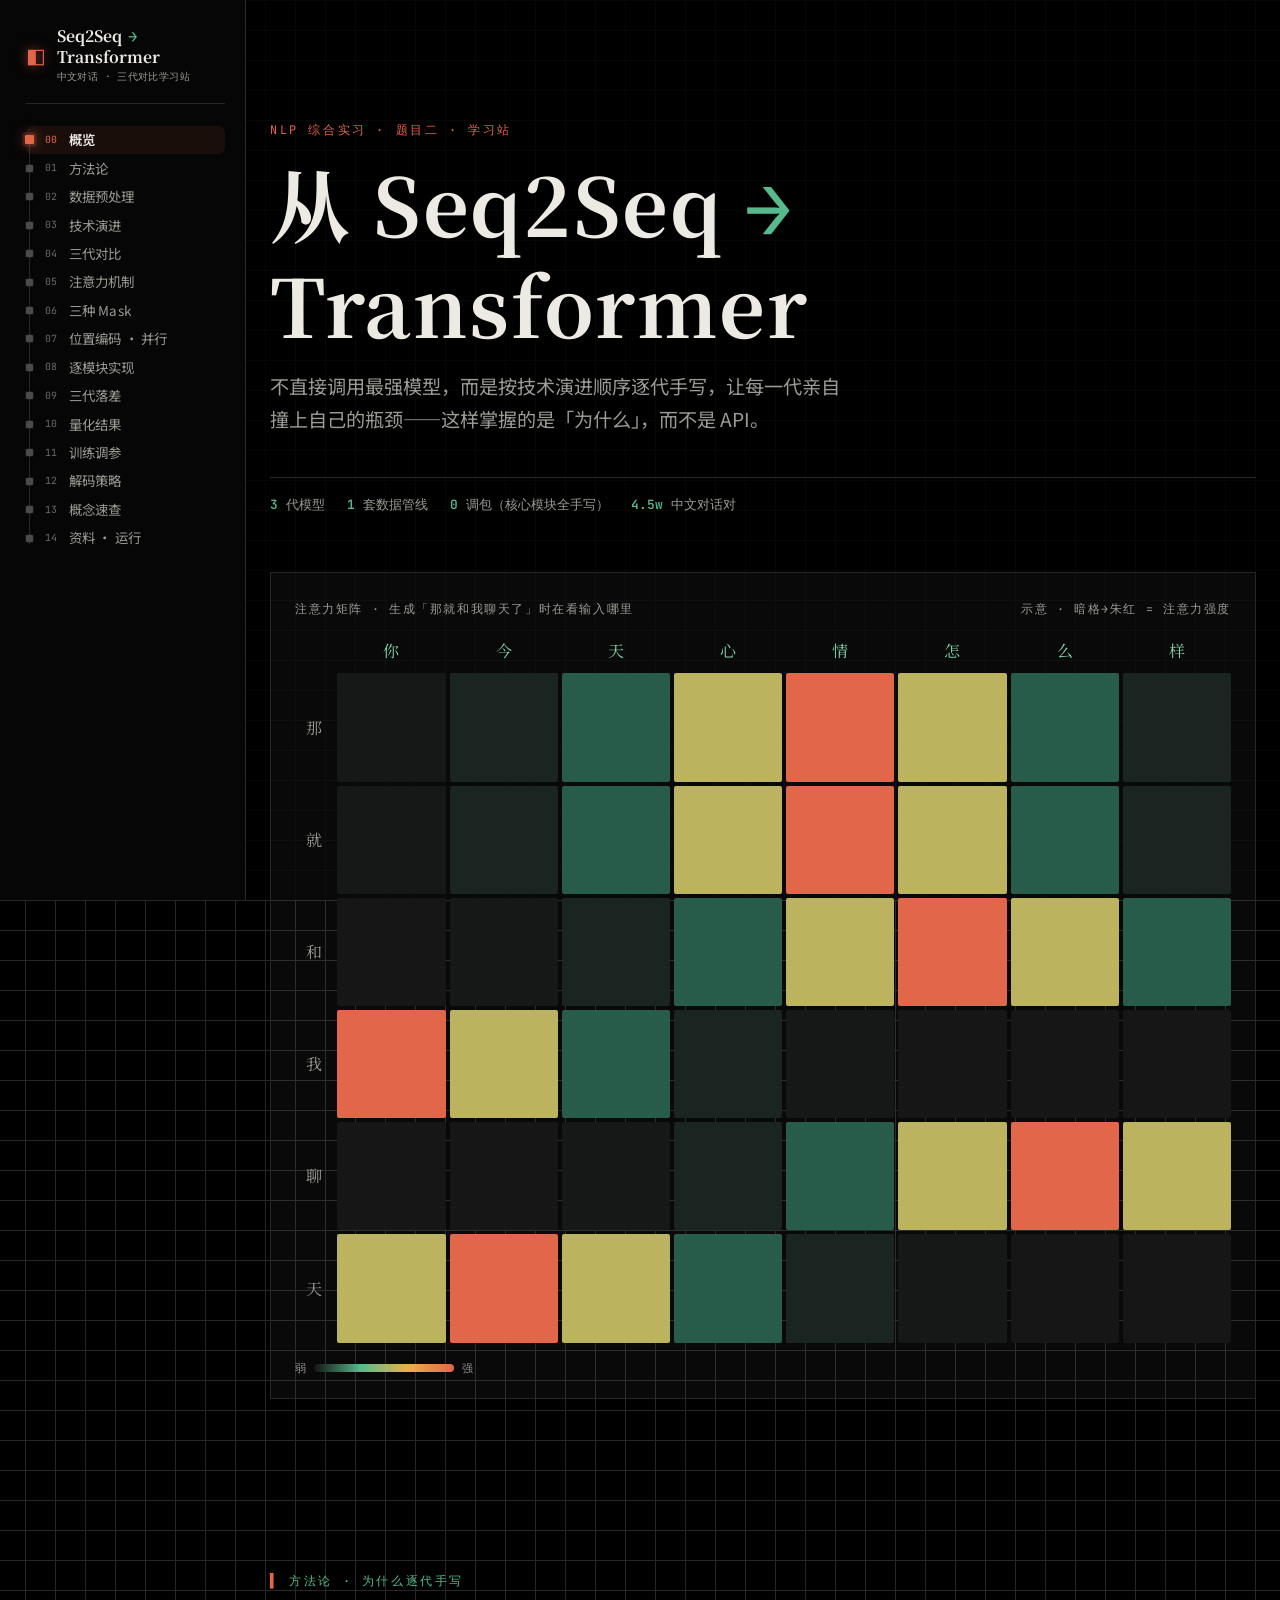
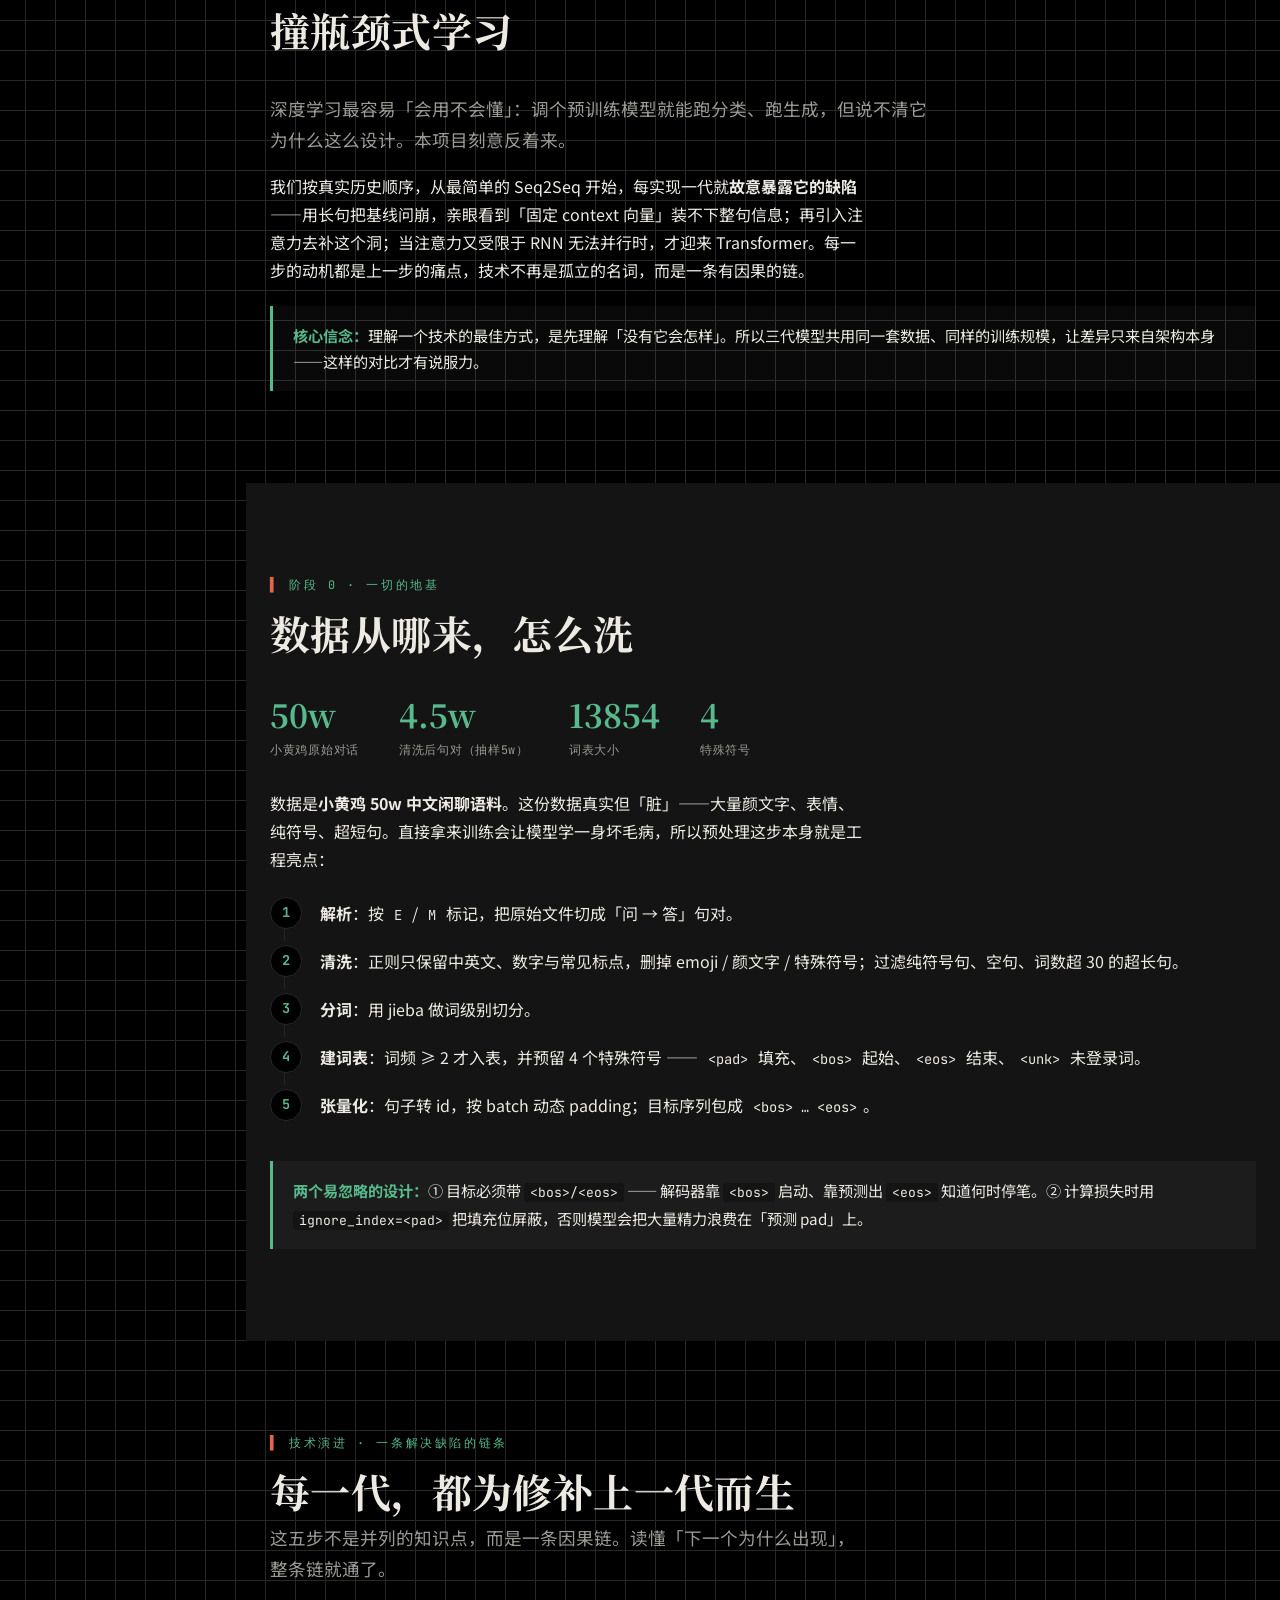
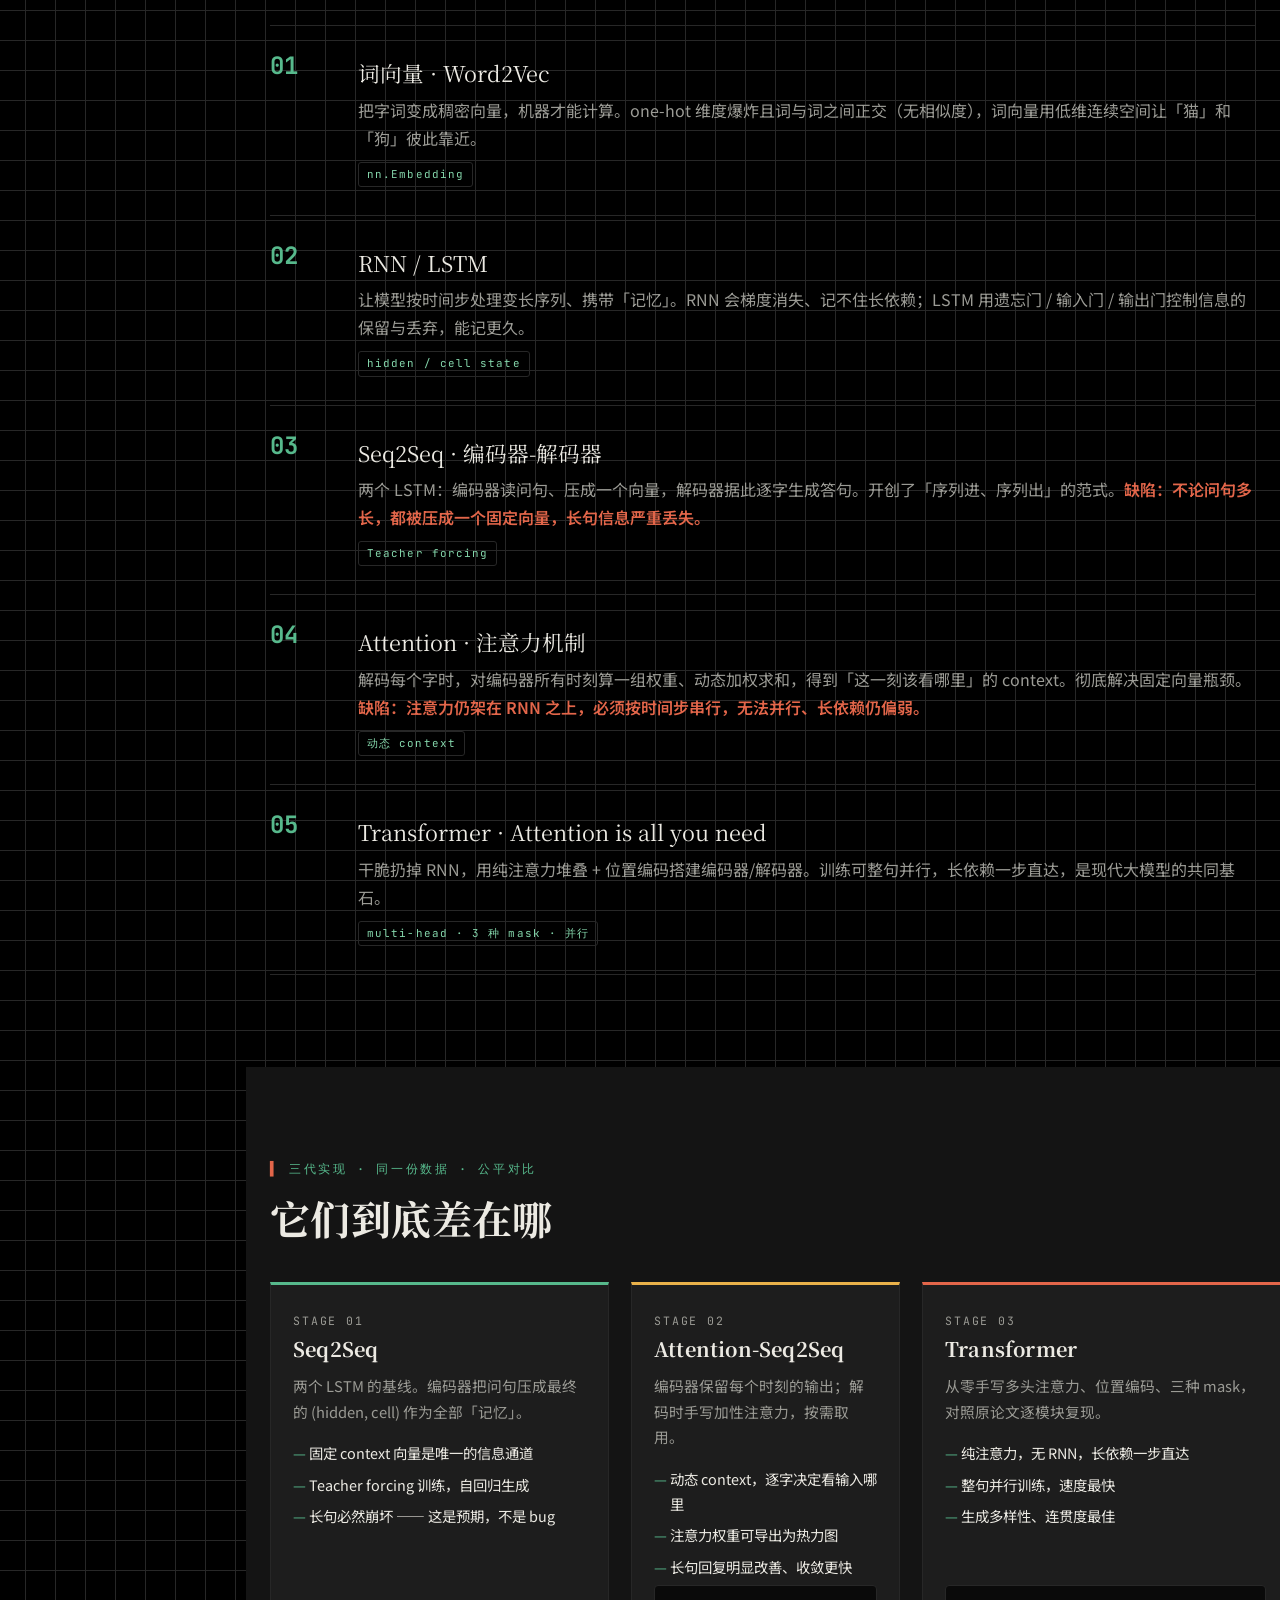
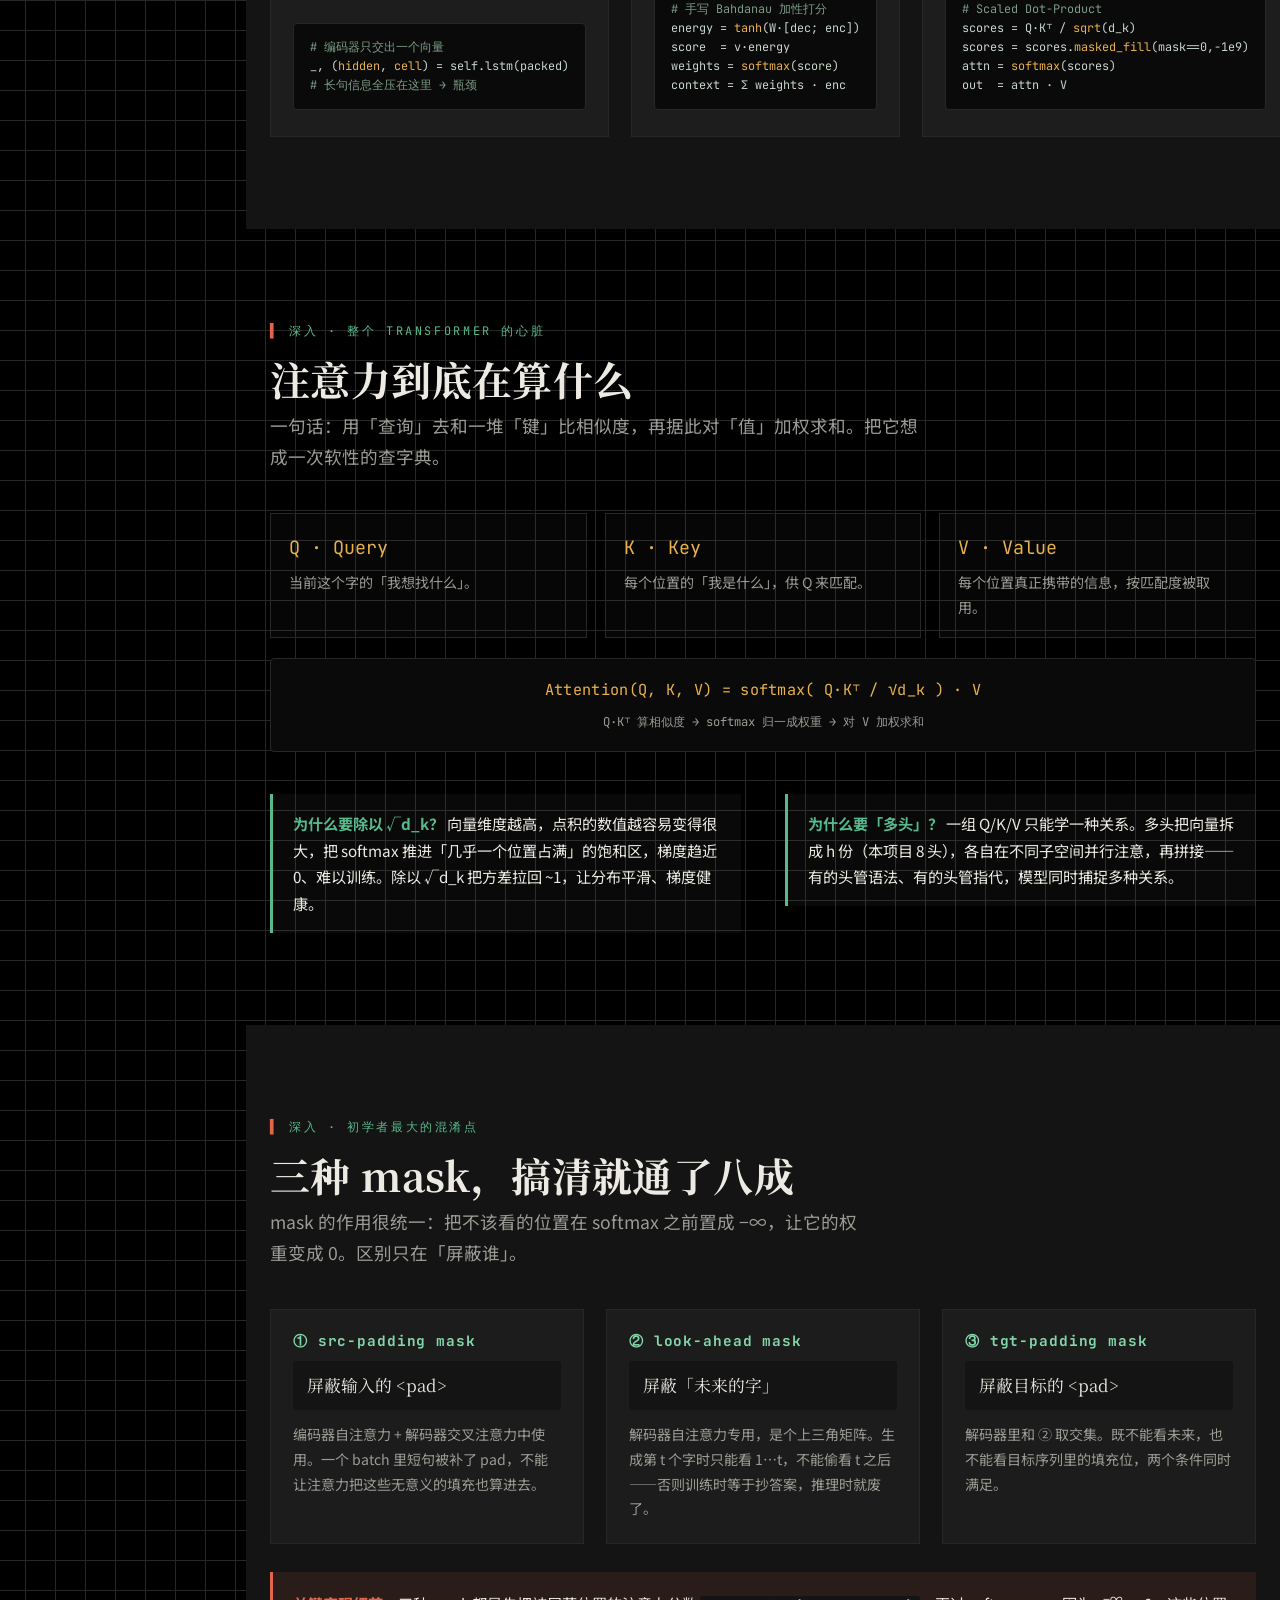
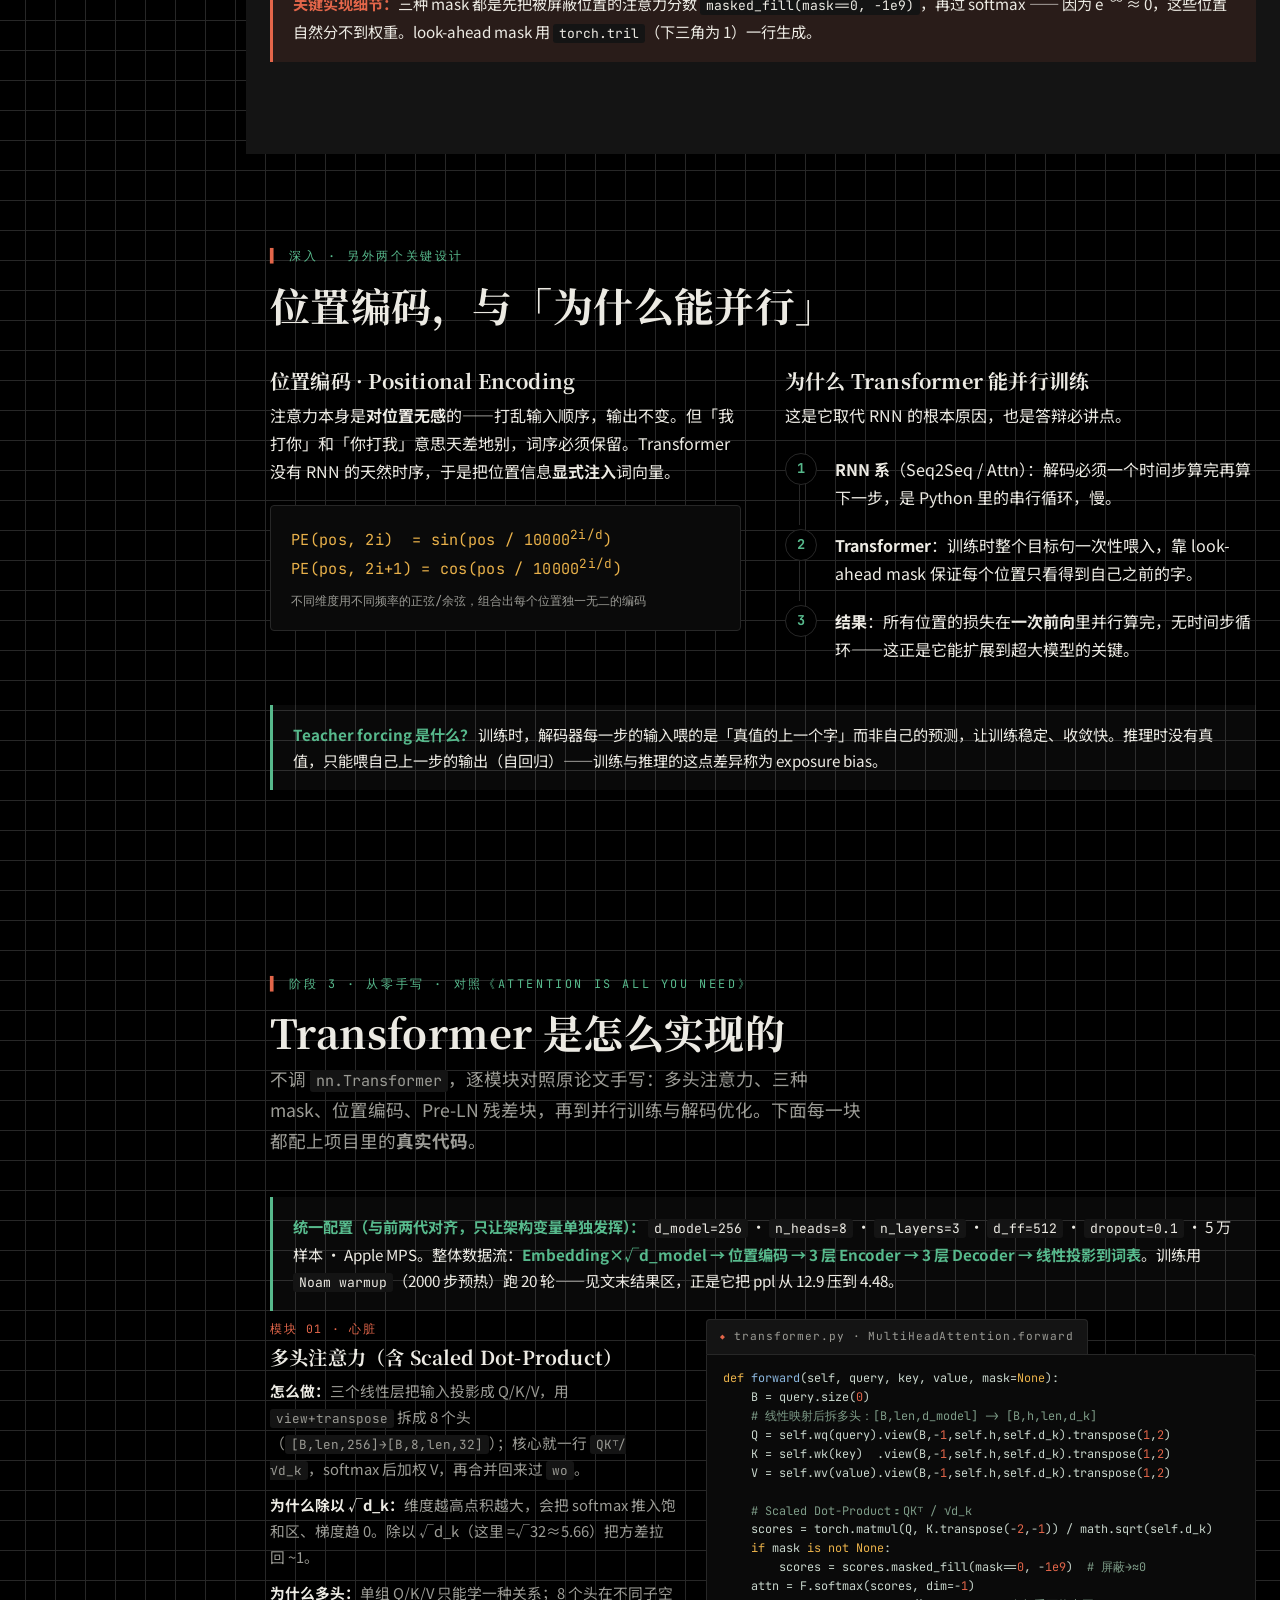
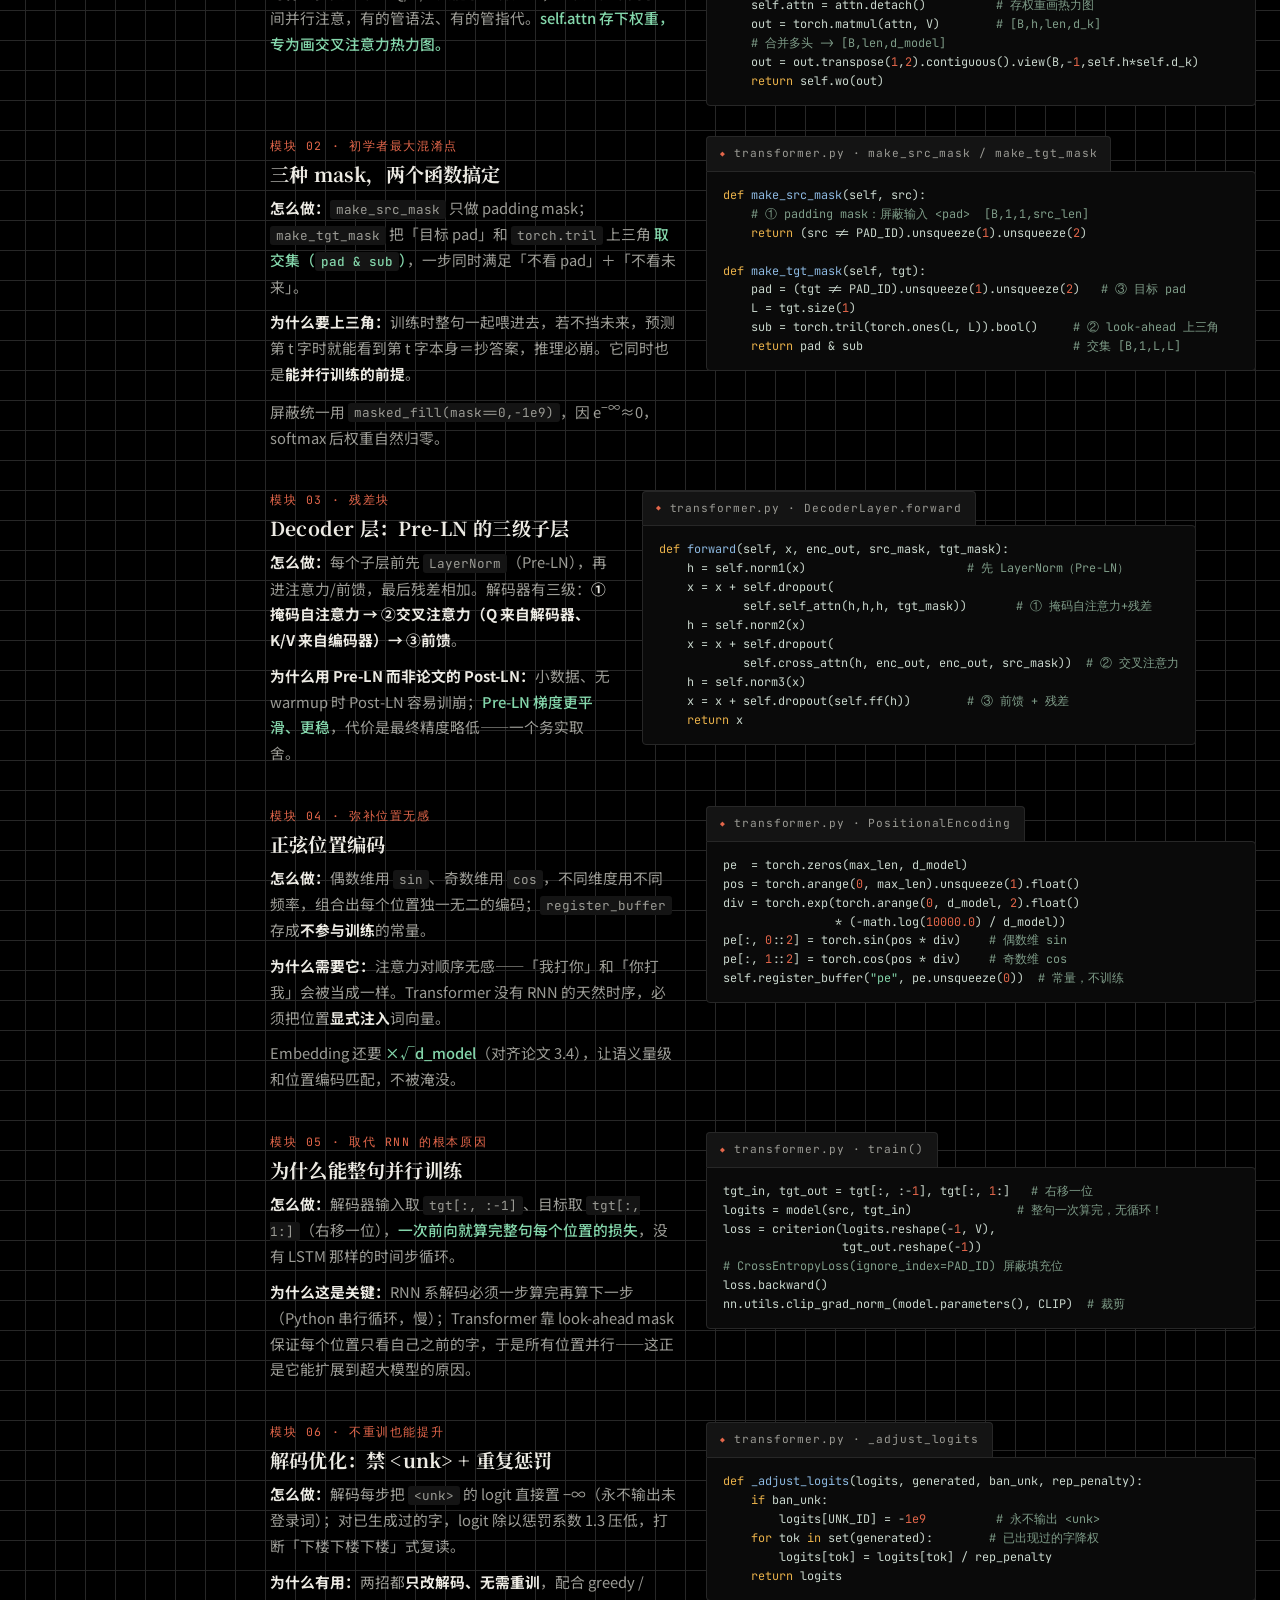
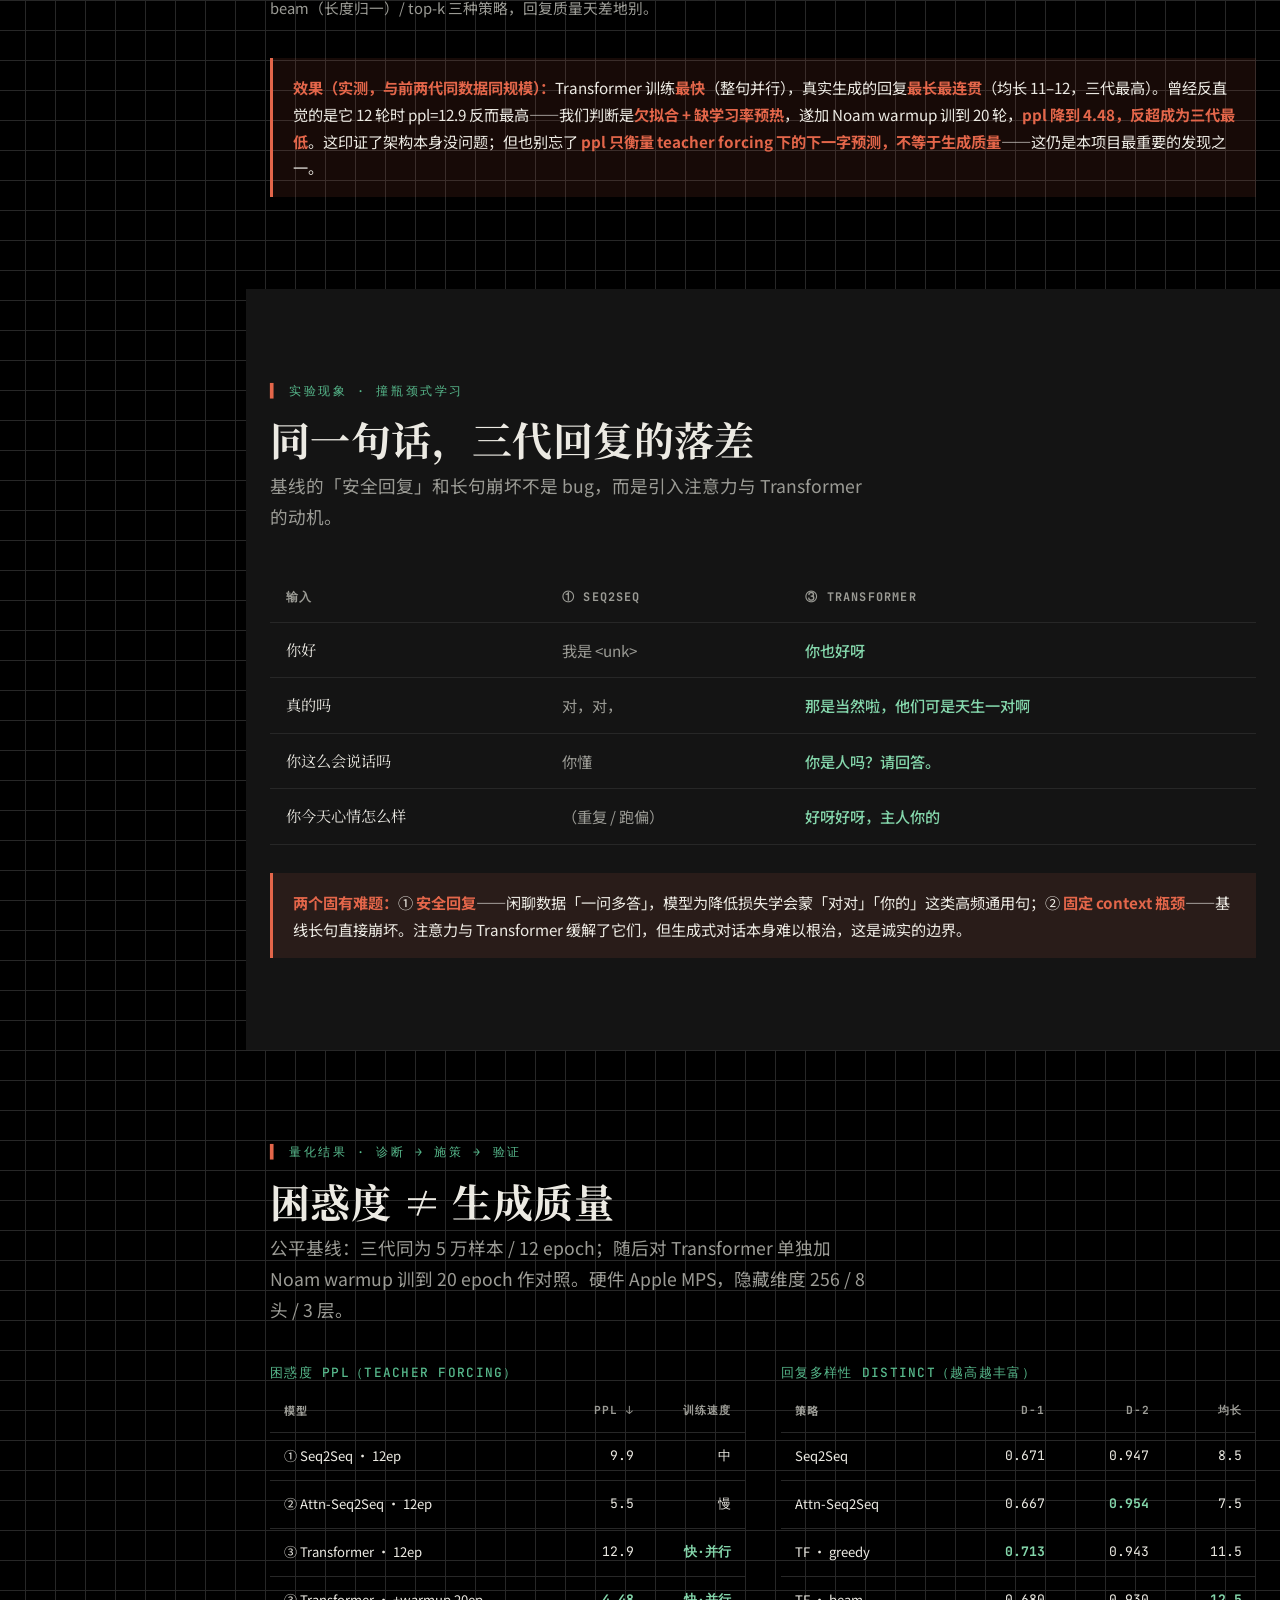
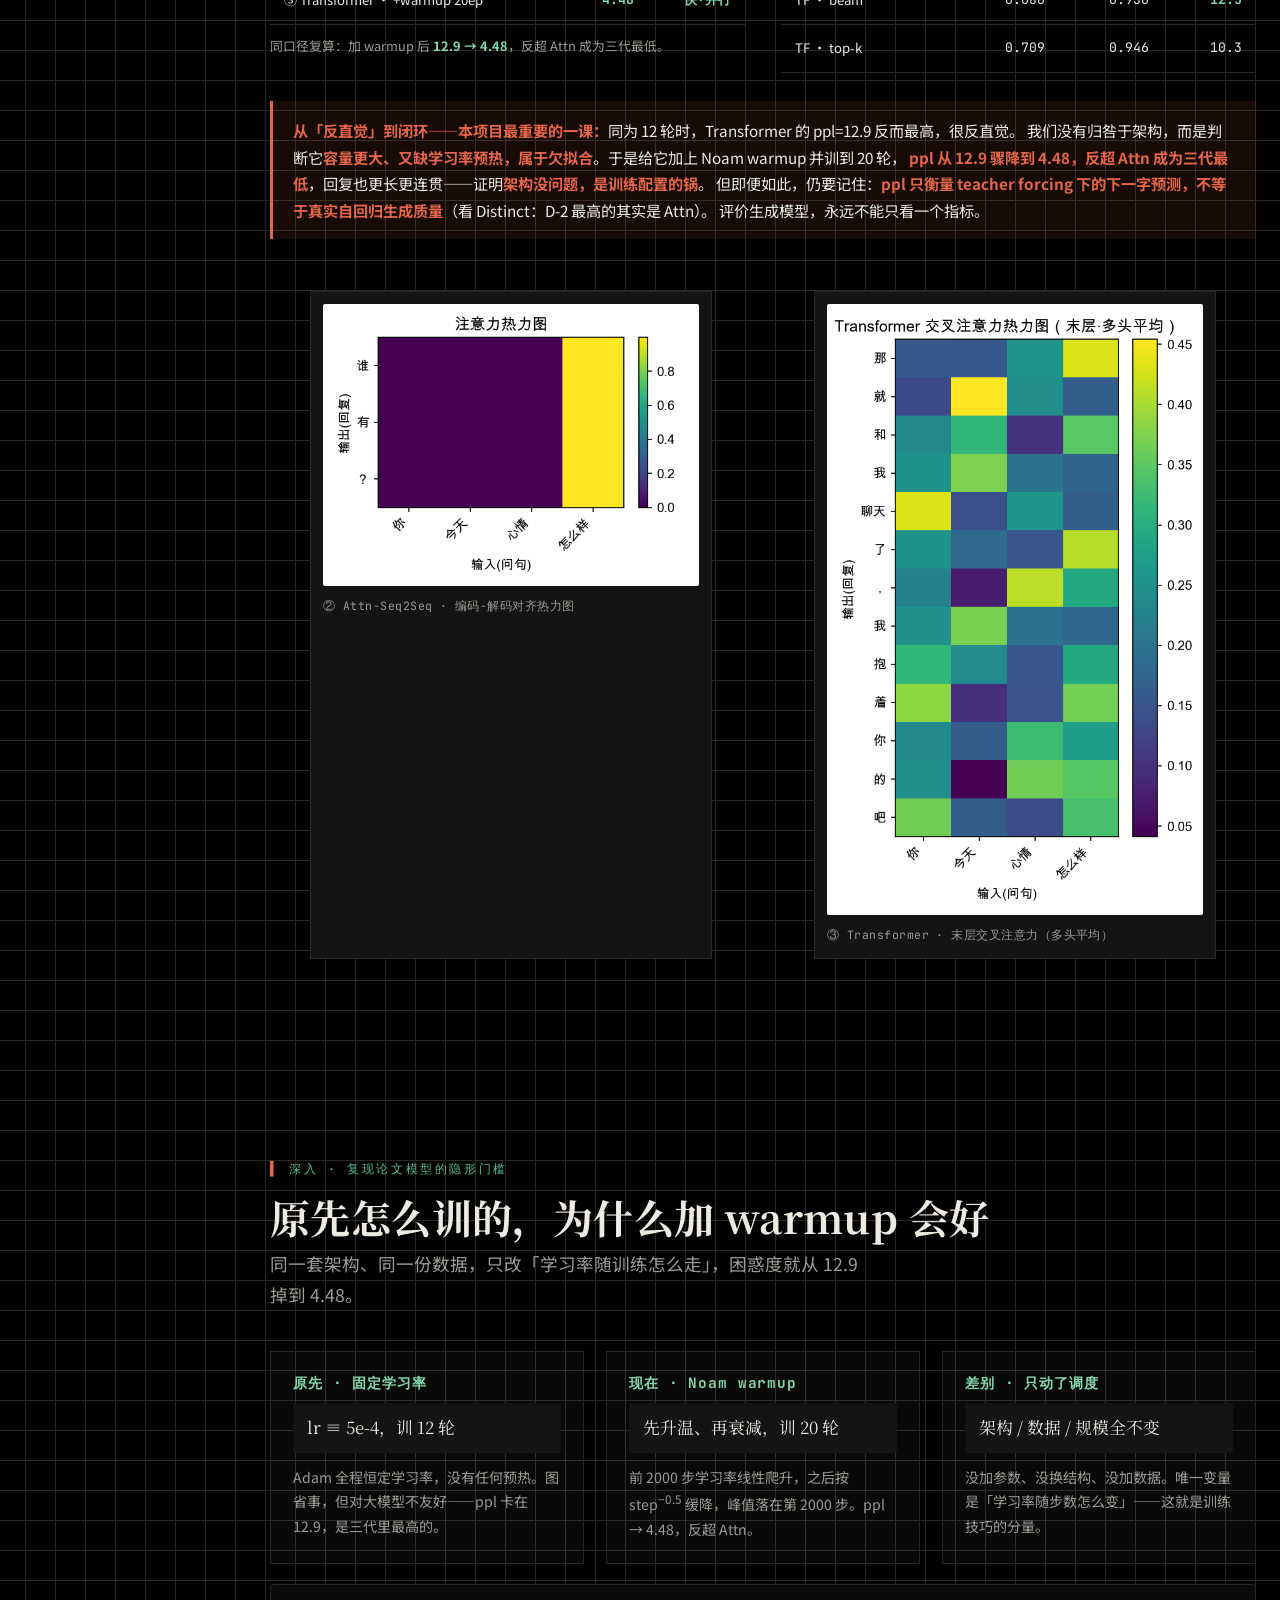
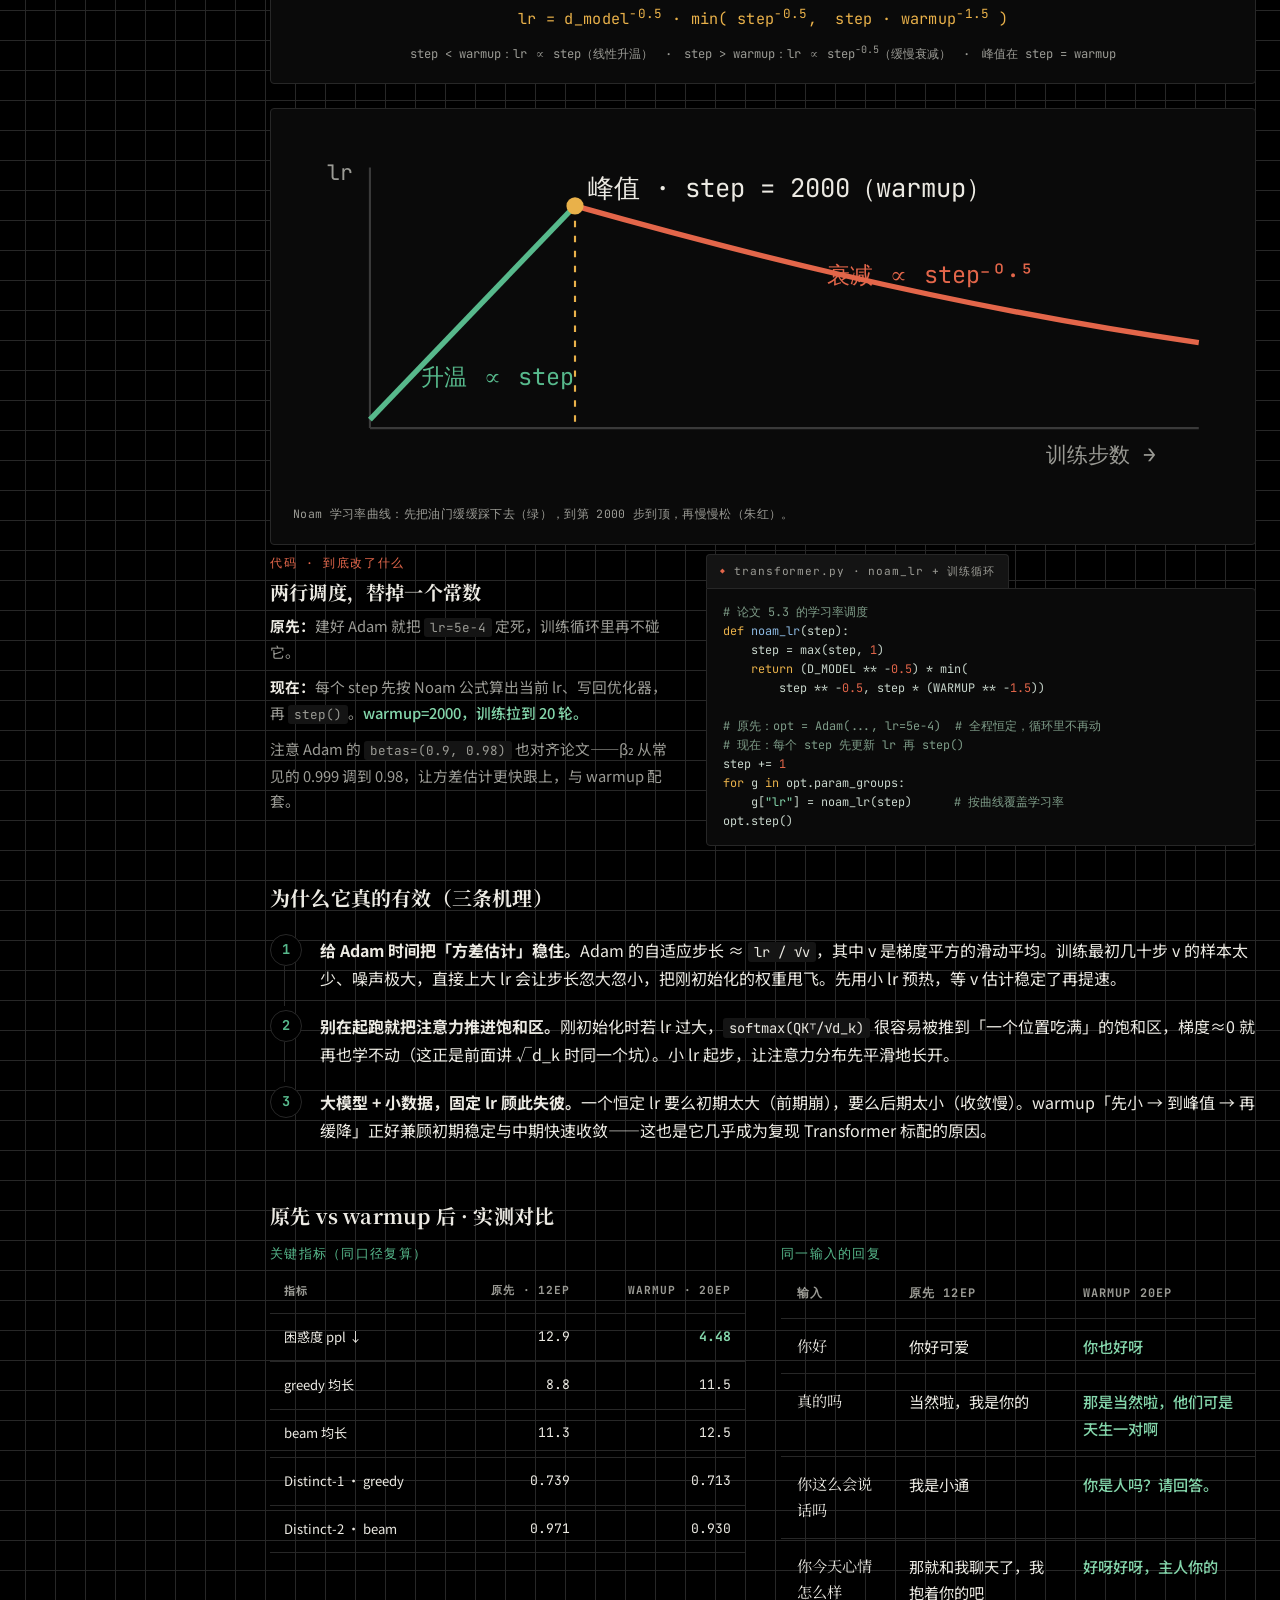
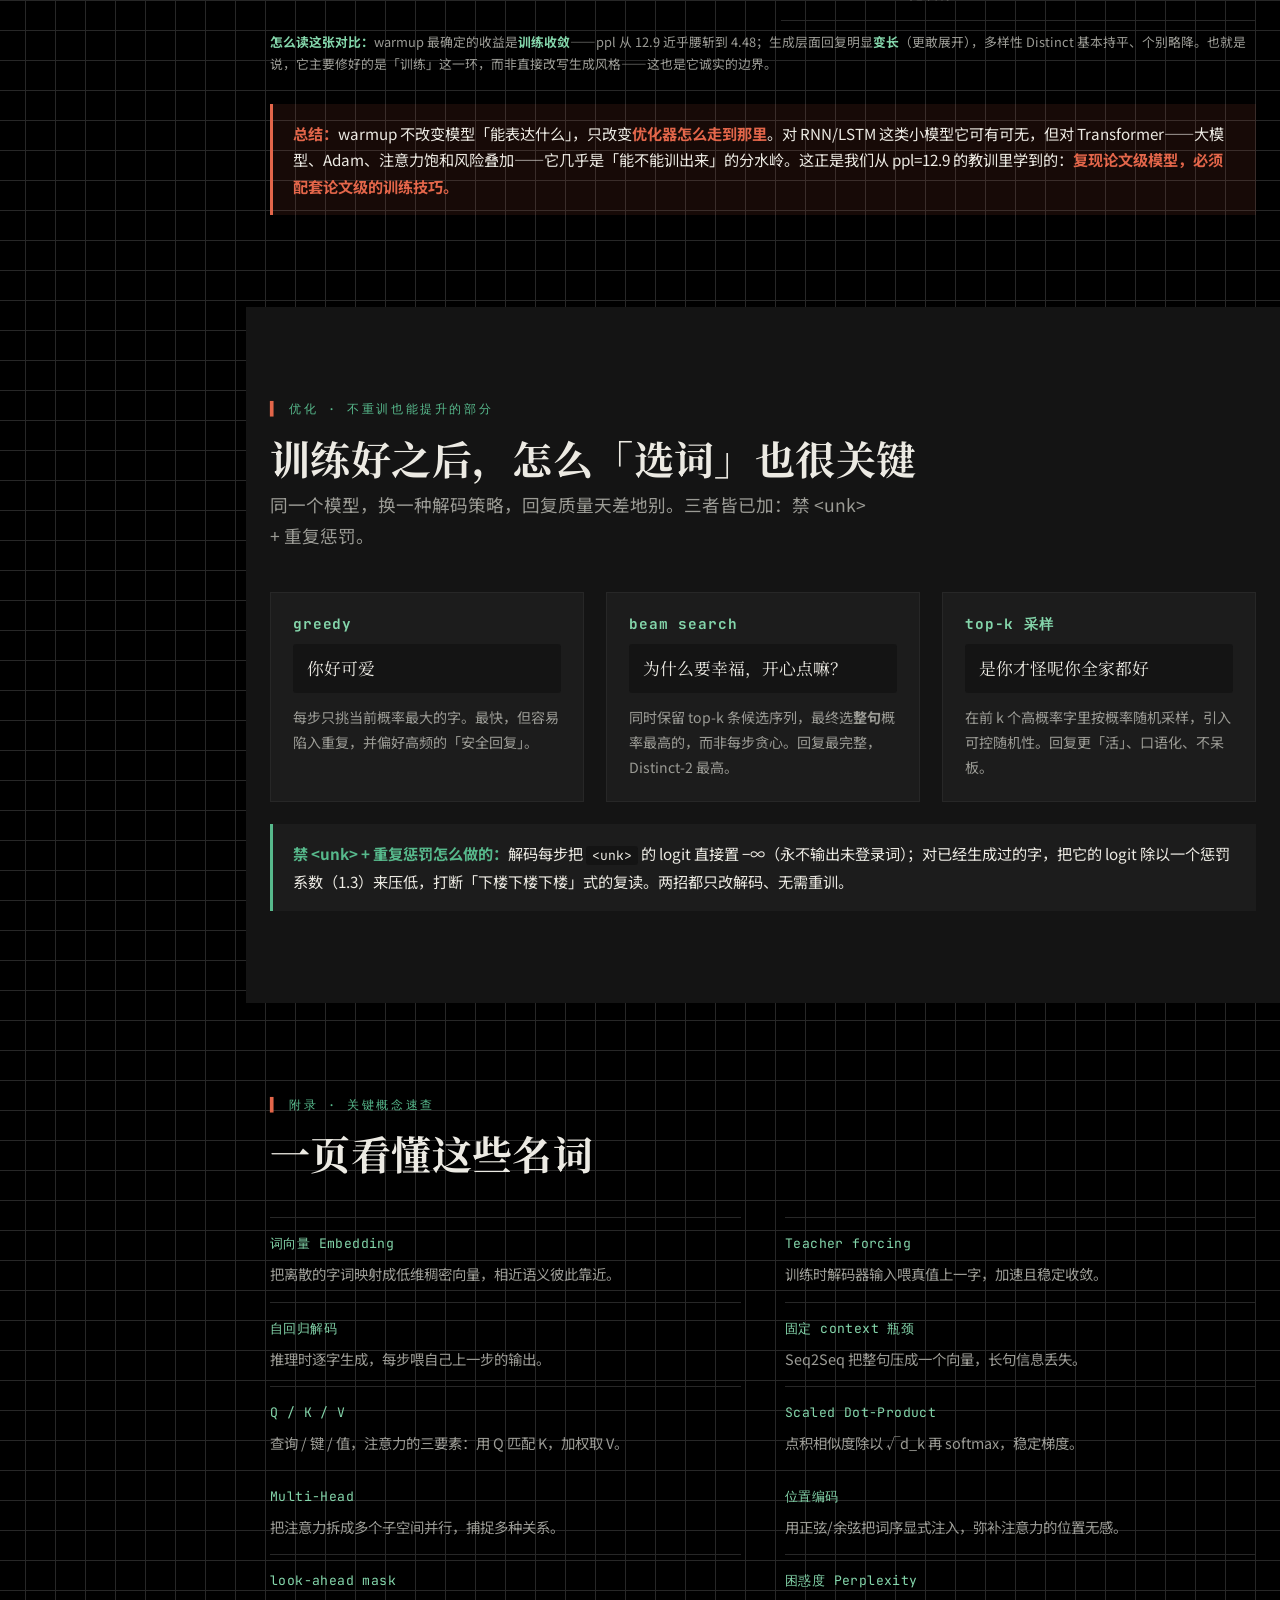
==== commit 7bd6aa02: "网站补充 warmup 专节：机理+学习率曲线+前后实测对比；transformer.py 补注释 - web: 新增 #warmup 小节（原先固定 lr vs Noam warmup、曲线示意、n" ====
--- a/web/index.html
+++ b/web/index.html
@@ -31,9 +31,10 @@
     <li><a href="#impl"><i class="dot"></i><span class="idx">08</span><span class="lbl">逐模块实现</span></a></li>
     <li><a href="#gap"><i class="dot"></i><span class="idx">09</span><span class="lbl">三代落差</span></a></li>
     <li><a href="#results"><i class="dot"></i><span class="idx">10</span><span class="lbl">量化结果</span></a></li>
-    <li><a href="#decode"><i class="dot"></i><span class="idx">11</span><span class="lbl">解码策略</span></a></li>
-    <li><a href="#glossary"><i class="dot"></i><span class="idx">12</span><span class="lbl">概念速查</span></a></li>
-    <li><a href="#refs"><i class="dot"></i><span class="idx">13</span><span class="lbl">资料 · 运行</span></a></li>
+    <li><a href="#warmup"><i class="dot"></i><span class="idx">11</span><span class="lbl">训练调参</span></a></li>
+    <li><a href="#decode"><i class="dot"></i><span class="idx">12</span><span class="lbl">解码策略</span></a></li>
+    <li><a href="#glossary"><i class="dot"></i><span class="idx">13</span><span class="lbl">概念速查</span></a></li>
+    <li><a href="#refs"><i class="dot"></i><span class="idx">14</span><span class="lbl">资料 · 运行</span></a></li>
   </ol>
 </nav>
 
@@ -553,6 +554,145 @@
   </div>
 </section>
 
+<!-- ================= 训练调参 · warmup ================= -->
+<section id="warmup">
+  <div class="wrap">
+    <div class="section-head reveal">
+      <p class="eyebrow">深入 · 复现论文模型的隐形门槛</p>
+      <h2>原先怎么训的，为什么加 warmup 会好</h2>
+      <p class="lede">同一套架构、同一份数据，只改「学习率随训练怎么走」，困惑度就从 12.9 掉到 4.48。</p>
+    </div>
+
+    <!-- 前后对照 -->
+    <div class="decodes reveal">
+      <article class="decode">
+        <h3>原先 · 固定学习率</h3>
+        <p class="ex">lr ≡ 5e-4，训 12 轮</p>
+        <p>Adam 全程恒定学习率，没有任何预热。图省事，但对大模型不友好——ppl 卡在 12.9，是三代里最高的。</p>
+      </article>
+      <article class="decode">
+        <h3>现在 · Noam warmup</h3>
+        <p class="ex">先升温、再衰减，训 20 轮</p>
+        <p>前 2000 步学习率线性爬升，之后按 step<sup>−0.5</sup> 缓降，峰值落在第 2000 步。ppl → 4.48，反超 Attn。</p>
+      </article>
+      <article class="decode">
+        <h3>差别 · 只动了调度</h3>
+        <p class="ex">架构 / 数据 / 规模全不变</p>
+        <p>没加参数、没换结构、没加数据。唯一变量是「学习率随步数怎么变」——这就是训练技巧的分量。</p>
+      </article>
+    </div>
+
+    <!-- 公式 -->
+    <div class="formula reveal">
+      lr = d_model<sup>−0.5</sup> · min( step<sup>−0.5</sup>, &nbsp;step · warmup<sup>−1.5</sup> )
+      <span class="note">step &lt; warmup：lr ∝ step（线性升温）　·　step &gt; warmup：lr ∝ step<sup>−0.5</sup>（缓慢衰减）　·　峰值在 step = warmup</span>
+    </div>
+
+    <!-- 学习率曲线示意 -->
+    <figure class="reveal lr-fig">
+      <svg viewBox="0 0 440 170" width="100%" height="auto" role="img"
+           aria-label="Noam warmup 学习率曲线：前 2000 步线性升温到峰值，之后按 step 的 -0.5 次方缓慢衰减">
+        <!-- 坐标轴 -->
+        <line x1="36" y1="140" x2="424" y2="140" stroke="#3a3a3a" stroke-width="1"/>
+        <line x1="36" y1="18"  x2="36"  y2="140" stroke="#3a3a3a" stroke-width="1"/>
+        <!-- 升温段（线性） -->
+        <path d="M36 136 L132 36" fill="none" stroke="#57B98C" stroke-width="2.5"/>
+        <!-- 衰减段（step^-0.5） -->
+        <path d="M132 36 C196 54 300 82 424 100" fill="none" stroke="#E3664A" stroke-width="2.5"/>
+        <!-- 峰值标记 -->
+        <line x1="132" y1="36" x2="132" y2="140" stroke="#E9B14A" stroke-width="1" stroke-dasharray="3 4"/>
+        <circle cx="132" cy="36" r="4" fill="#E9B14A"/>
+        <!-- 文字 -->
+        <text x="138" y="32" fill="#ECEAE3" font-family="JetBrains Mono, monospace" font-size="12">峰值 · step = 2000（warmup）</text>
+        <text x="60"  y="120" fill="#57B98C" font-family="JetBrains Mono, monospace" font-size="11">升温 ∝ step</text>
+        <text x="250" y="72"  fill="#E3664A" font-family="JetBrains Mono, monospace" font-size="11">衰减 ∝ step⁻⁰·⁵</text>
+        <text x="404" y="156" fill="#9B9B95" font-family="JetBrains Mono, monospace" font-size="10" text-anchor="end">训练步数 →</text>
+        <text x="16"  y="24"  fill="#9B9B95" font-family="JetBrains Mono, monospace" font-size="10">lr</text>
+      </svg>
+      <figcaption>Noam 学习率曲线：先把油门缓缓踩下去（绿），到第 2000 步到顶，再慢慢松（朱红）。</figcaption>
+    </figure>
+
+    <!-- 代码走读：改了什么 -->
+    <div class="codewalk reveal">
+      <div class="step-row">
+        <div class="why">
+          <span class="num">代码 · 到底改了什么</span>
+          <h3>两行调度，替掉一个常数</h3>
+          <p><b>原先：</b>建好 Adam 就把 <code class="inline">lr=5e-4</code> 定死，训练循环里再不碰它。</p>
+          <p><b>现在：</b>每个 step 先按 Noam 公式算出当前 lr、写回优化器，再 <code class="inline">step()</code>。<span class="hl">warmup=2000，训练拉到 20 轮。</span></p>
+          <p>注意 Adam 的 <code class="inline">betas=(0.9, 0.98)</code> 也对齐论文——β₂ 从常见的 0.999 调到 0.98，让方差估计更快跟上，与 warmup 配套。</p>
+        </div>
+        <figure class="code-file">
+          <figcaption class="fname">transformer.py · noam_lr + 训练循环</figcaption>
+<pre><span class="c"># 论文 5.3 的学习率调度</span>
+<span class="k">def</span> <span class="f">noam_lr</span>(step):
+    step = max(step, <span class="n">1</span>)
+    <span class="k">return</span> (D_MODEL ** -<span class="n">0.5</span>) * min(
+        step ** -<span class="n">0.5</span>, step * (WARMUP ** -<span class="n">1.5</span>))
+
+<span class="c"># 原先：opt = Adam(..., lr=5e-4)  # 全程恒定，循环里不再动</span>
+<span class="c"># 现在：每个 step 先更新 lr 再 step()</span>
+step += <span class="n">1</span>
+<span class="k">for</span> g <span class="k">in</span> opt.param_groups:
+    g[<span class="s">"lr"</span>] = noam_lr(step)      <span class="c"># 按曲线覆盖学习率</span>
+opt.step()</pre>
+        </figure>
+      </div>
+    </div>
+
+    <!-- 为什么有效 -->
+    <div class="reveal why-effective">
+      <h3>为什么它真的有效（三条机理）</h3>
+      <ol class="steps">
+        <li><b>给 Adam 时间把「方差估计」稳住。</b>Adam 的自适应步长 ≈ <code class="inline">lr / √v</code>，其中 v 是梯度平方的滑动平均。训练最初几十步 v 的样本太少、噪声极大，直接上大 lr 会让步长忽大忽小，把刚初始化的权重甩飞。先用小 lr 预热，等 v 估计稳定了再提速。</li>
+        <li><b>别在起跑就把注意力推进饱和区。</b>刚初始化时若 lr 过大，<code class="inline">softmax(QKᵀ/√d_k)</code> 很容易被推到「一个位置吃满」的饱和区，梯度≈0 就再也学不动（这正是前面讲 √d_k 时同一个坑）。小 lr 起步，让注意力分布先平滑地长开。</li>
+        <li><b>大模型 + 小数据，固定 lr 顾此失彼。</b>一个恒定 lr 要么初期太大（前期崩），要么后期太小（收敛慢）。warmup「先小 → 到峰值 → 再缓降」正好兼顾初期稳定与中期快速收敛——这也是它几乎成为复现 Transformer 标配的原因。</li>
+      </ol>
+    </div>
+
+    <!-- 原先 vs warmup 后 · 实测对比 -->
+    <div class="reveal cmp-block">
+      <h3>原先 vs warmup 后 · 实测对比</h3>
+      <div class="tables-2">
+        <div>
+          <h3>关键指标（同口径复算）</h3>
+          <div class="table-wrap">
+            <table class="data-table">
+              <thead><tr><th>指标</th><th>原先 · 12ep</th><th>warmup · 20ep</th></tr></thead>
+              <tbody>
+                <tr><td>困惑度 ppl ↓</td><td>12.9</td><td class="best">4.48</td></tr>
+                <tr><td>greedy 均长</td><td>8.8</td><td>11.5</td></tr>
+                <tr><td>beam 均长</td><td>11.3</td><td>12.5</td></tr>
+                <tr><td>Distinct-1 · greedy</td><td>0.739</td><td>0.713</td></tr>
+                <tr><td>Distinct-2 · beam</td><td>0.971</td><td>0.930</td></tr>
+              </tbody>
+            </table>
+          </div>
+        </div>
+        <div>
+          <h3>同一输入的回复</h3>
+          <div class="table-wrap">
+            <table class="dialogue">
+              <thead><tr><th>输入</th><th>原先 12ep</th><th>warmup 20ep</th></tr></thead>
+              <tbody>
+                <tr><td class="q">你好</td><td>你好可爱</td><td class="good">你也好呀</td></tr>
+                <tr><td class="q">真的吗</td><td>当然啦，我是你的</td><td class="good">那是当然啦，他们可是天生一对啊</td></tr>
+                <tr><td class="q">你这么会说话吗</td><td>我是小通</td><td class="good">你是人吗？请回答。</td></tr>
+                <tr><td class="q">你今天心情怎么样</td><td>那就和我聊天了，我抱着你的吧</td><td class="good">好呀好呀，主人你的</td></tr>
+              </tbody>
+            </table>
+          </div>
+        </div>
+      </div>
+      <p class="tnote"><b>怎么读这张对比：</b>warmup 最确定的收益是<b>训练收敛</b>——ppl 从 12.9 近乎腰斩到 4.48；生成层面回复明显<b>变长</b>（更敢展开），多样性 Distinct 基本持平、个别略降。也就是说，它主要修好的是「训练」这一环，而非直接改写生成风格——这也是它诚实的边界。</p>
+    </div>
+
+    <div class="margin-note reveal">
+      <b>总结：</b>warmup 不改变模型「能表达什么」，只改变<b>优化器怎么走到那里</b>。对 RNN/LSTM 这类小模型它可有可无，但对 Transformer——大模型、Adam、注意力饱和风险叠加——它几乎是「能不能训出来」的分水岭。这正是我们从 ppl=12.9 的教训里学到的：<b>复现论文级模型，必须配套论文级的训练技巧。</b>
+    </div>
+  </div>
+</section>
+
 <!-- ================= 解码策略 ================= -->
 <section class="bottleneck" id="decode">
   <div class="wrap">
@@ -604,6 +744,8 @@
       <div><dt>困惑度 Perplexity</dt><dd>预测下一字不确定性的指标，越低越好（≠生成质量）。</dd></div>
       <div><dt>Distinct-n</dt><dd>不重复 n-gram 占比，衡量回复多样性。</dd></div>
       <div><dt>Beam Search</dt><dd>保留多条候选、选整句最优的解码策略。</dd></div>
+      <div><dt>学习率 lr</dt><dd>每步参数沿梯度反方向更新的步长。太大易震荡/发散，太小收敛慢。</dd></div>
+      <div><dt>Noam warmup</dt><dd>学习率先线性升温、后按 step⁻⁰·⁵ 衰减的调度，Transformer 收敛的关键。</dd></div>
     </dl>
   </div>
 </section>
--- a/web/styles.css
+++ b/web/styles.css
@@ -372,6 +372,24 @@
 .tnote { font-size: 0.8rem; color: var(--ink-soft); margin: 10px 0 0; }
 .tnote b { color: var(--jade-deep); }
 
+/* 学习率曲线示意图 */
+.lr-fig {
+  margin: 24px 0 0; padding: 20px 22px;
+  border: 1px solid var(--grid); background: var(--code-bg); border-radius: 4px;
+}
+.lr-fig svg { display: block; overflow: visible; }
+.lr-fig figcaption {
+  font-family: var(--mono); font-size: 0.72rem; color: var(--ink-soft);
+  margin-top: 12px; letter-spacing: 0.03em;
+}
+/* warmup 小节的机理列表容器 */
+.why-effective { margin-top: 40px; }
+.why-effective h3 { font-family: var(--serif); margin-bottom: 6px; }
+
+/* 原先 vs warmup 后 · 对比块 */
+.cmp-block { margin-top: 40px; }
+.cmp-block > h3 { font-family: var(--serif); margin-bottom: 18px; }
+
 /* ===================================================================
    解码策略
    =================================================================== */
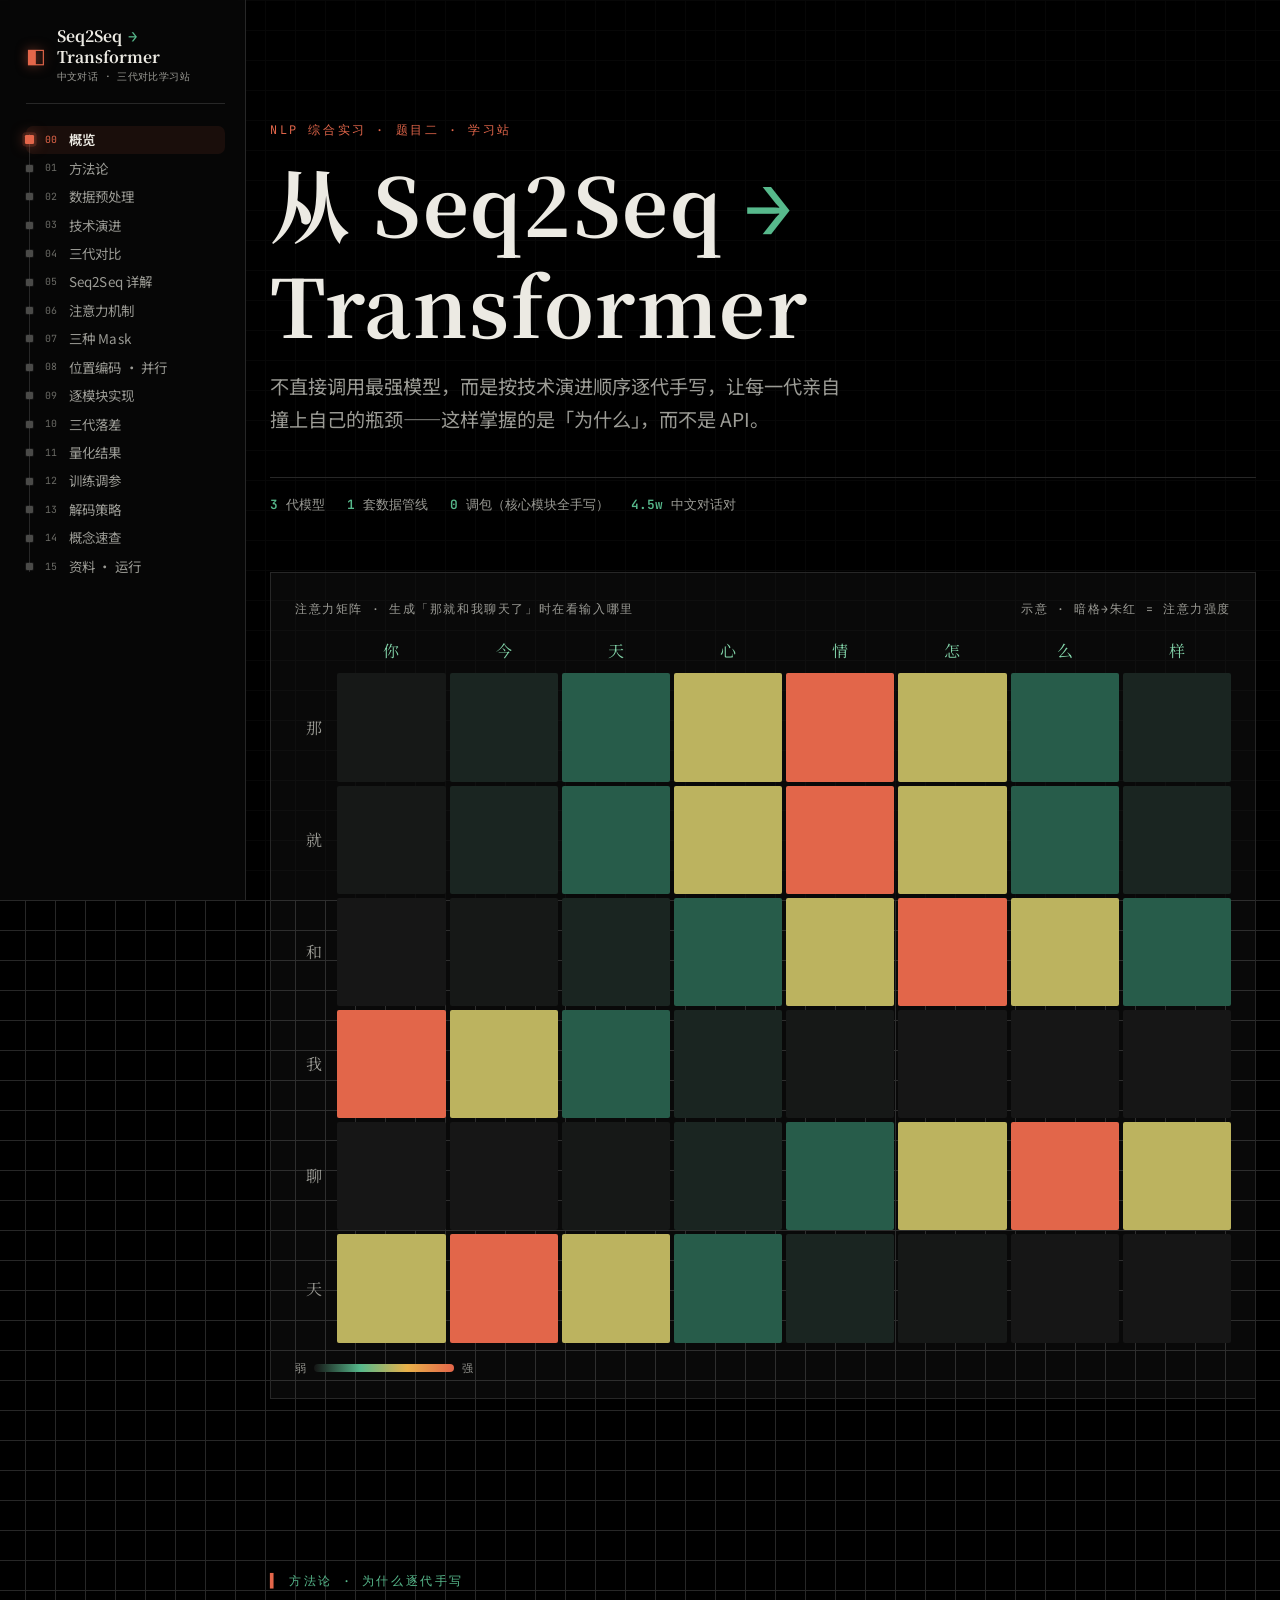
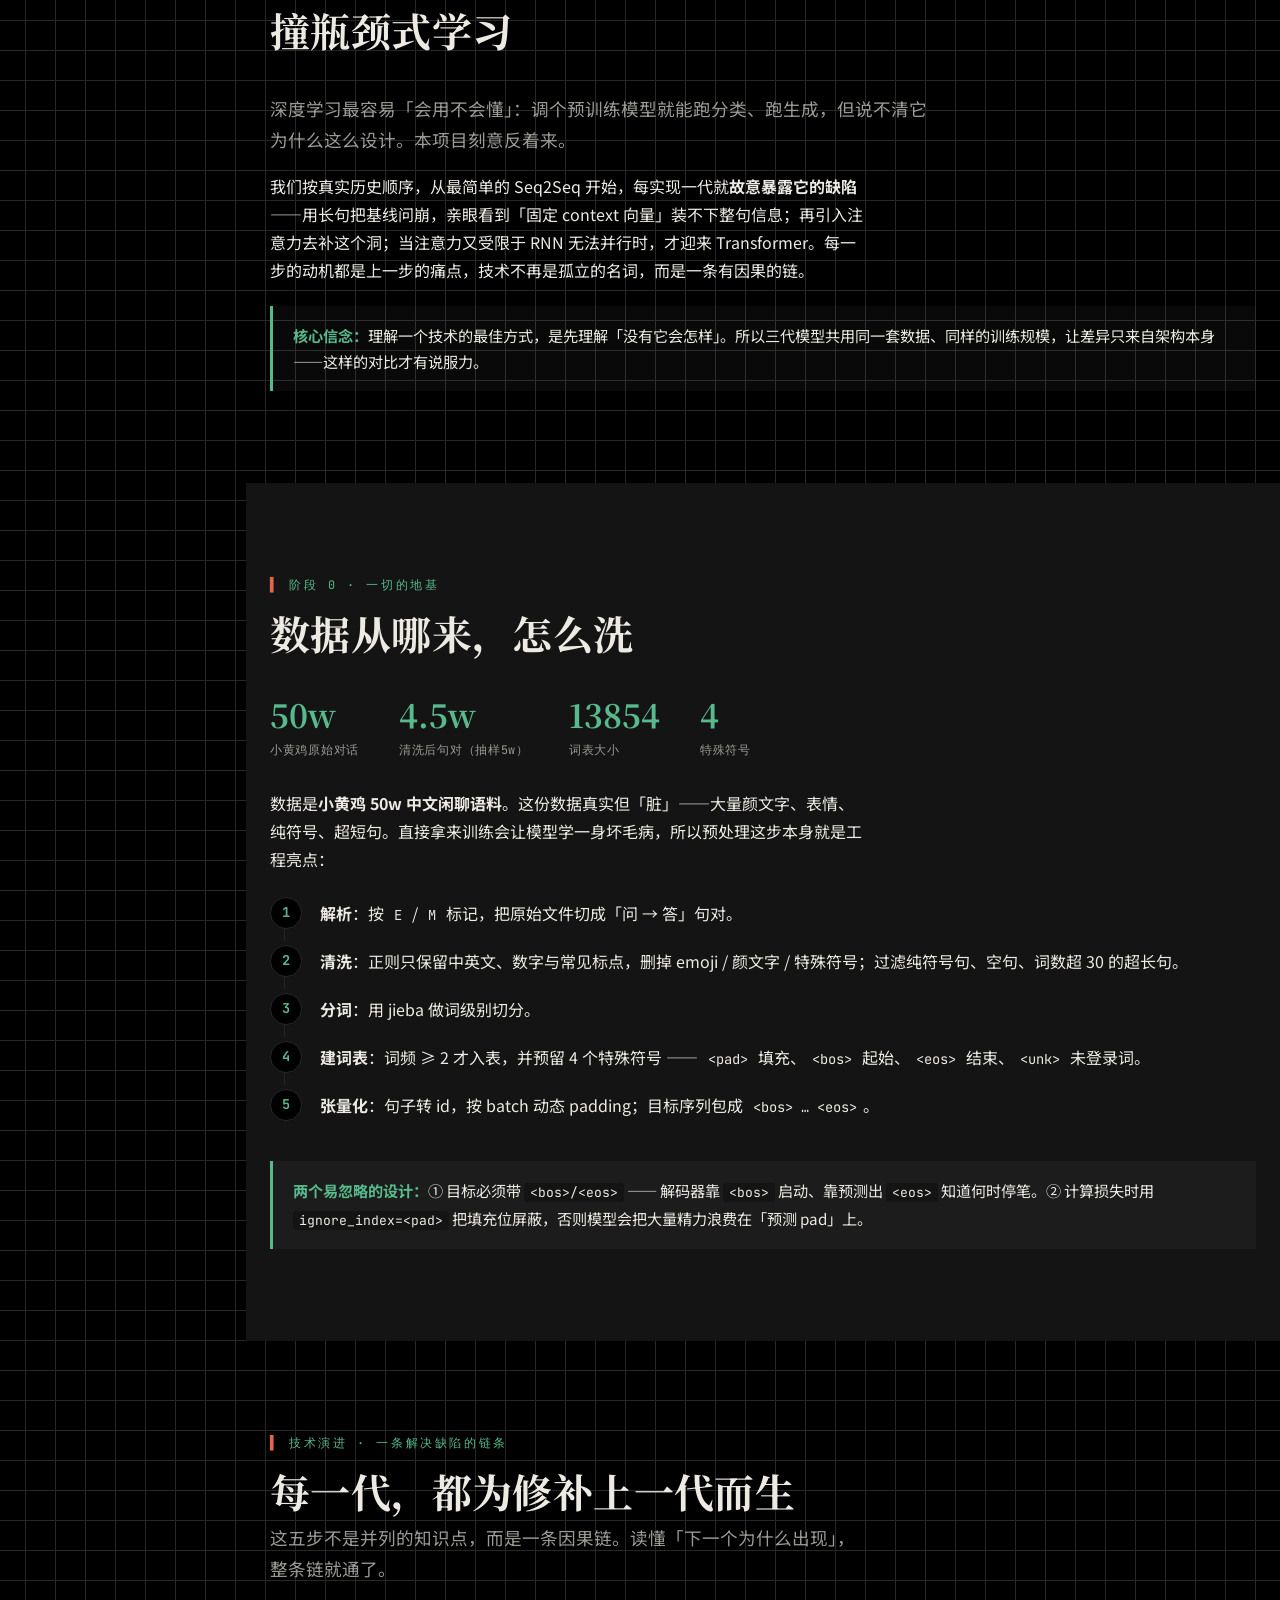
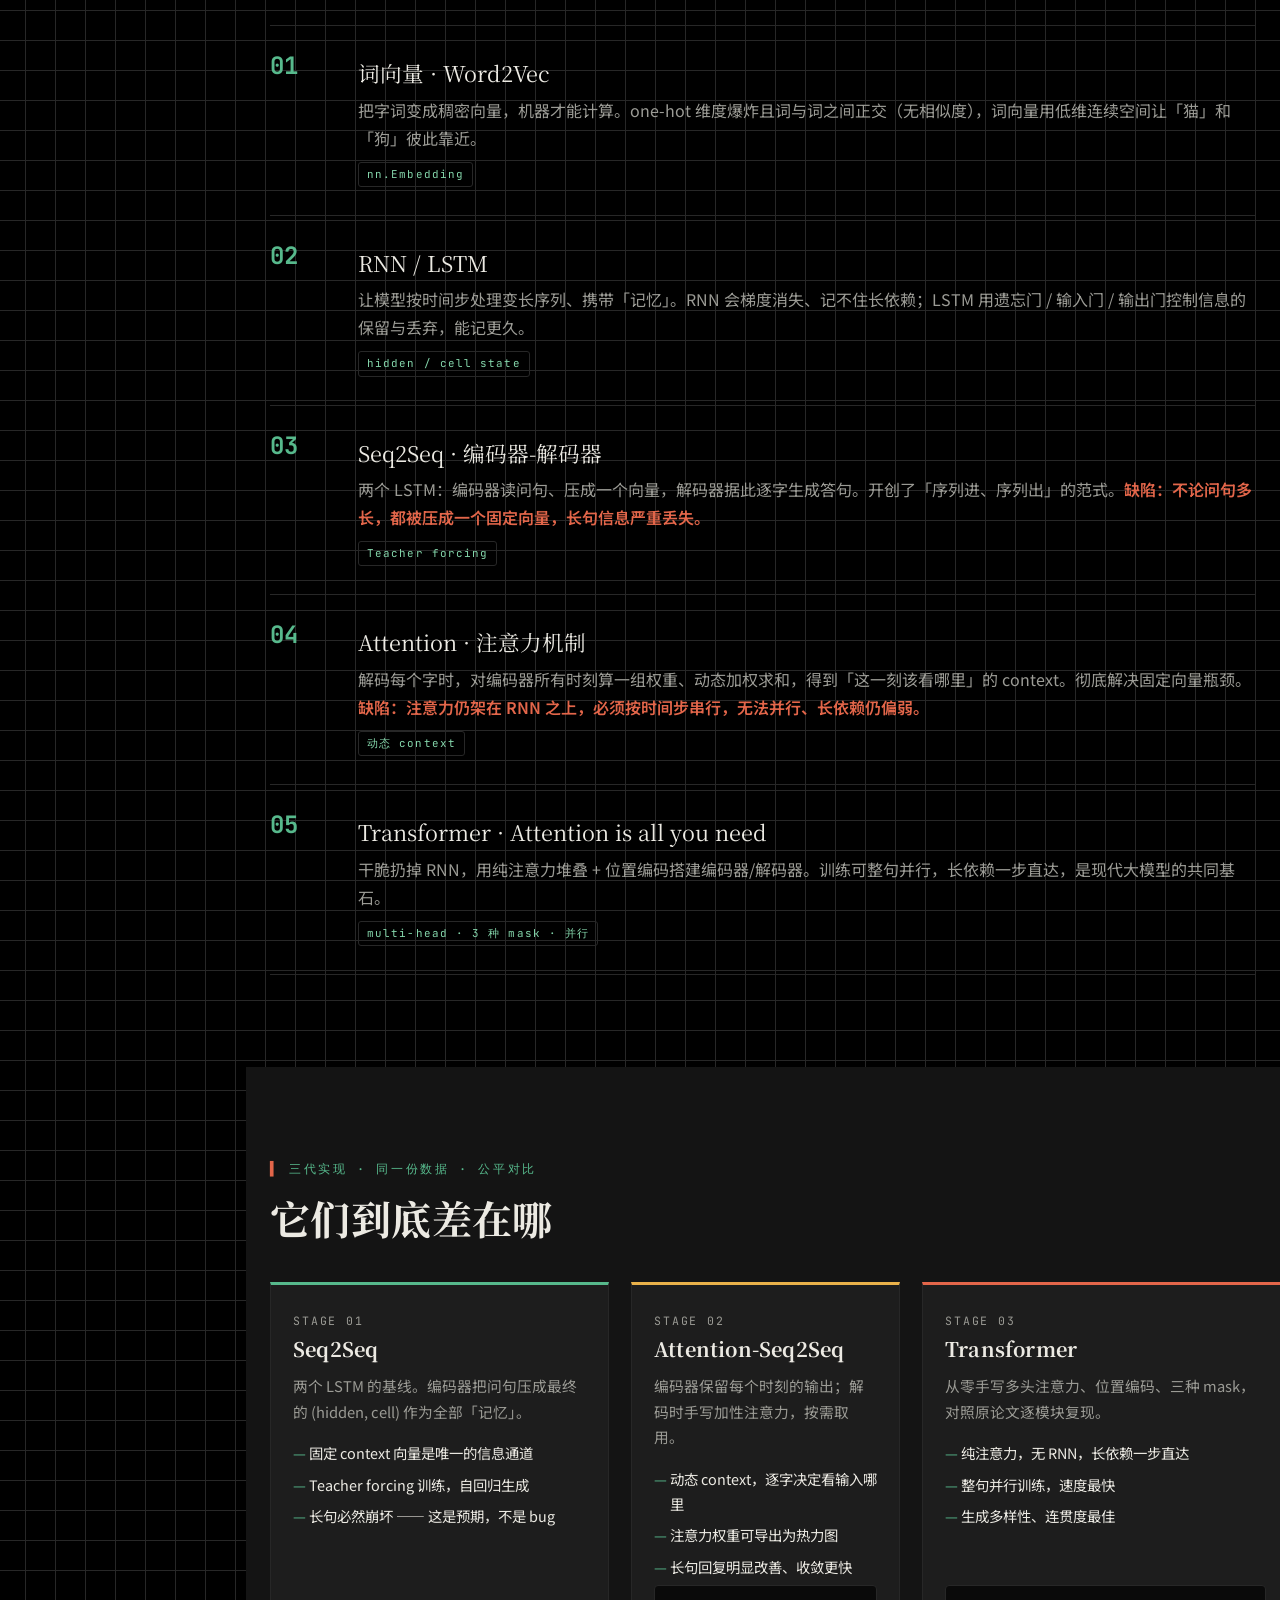
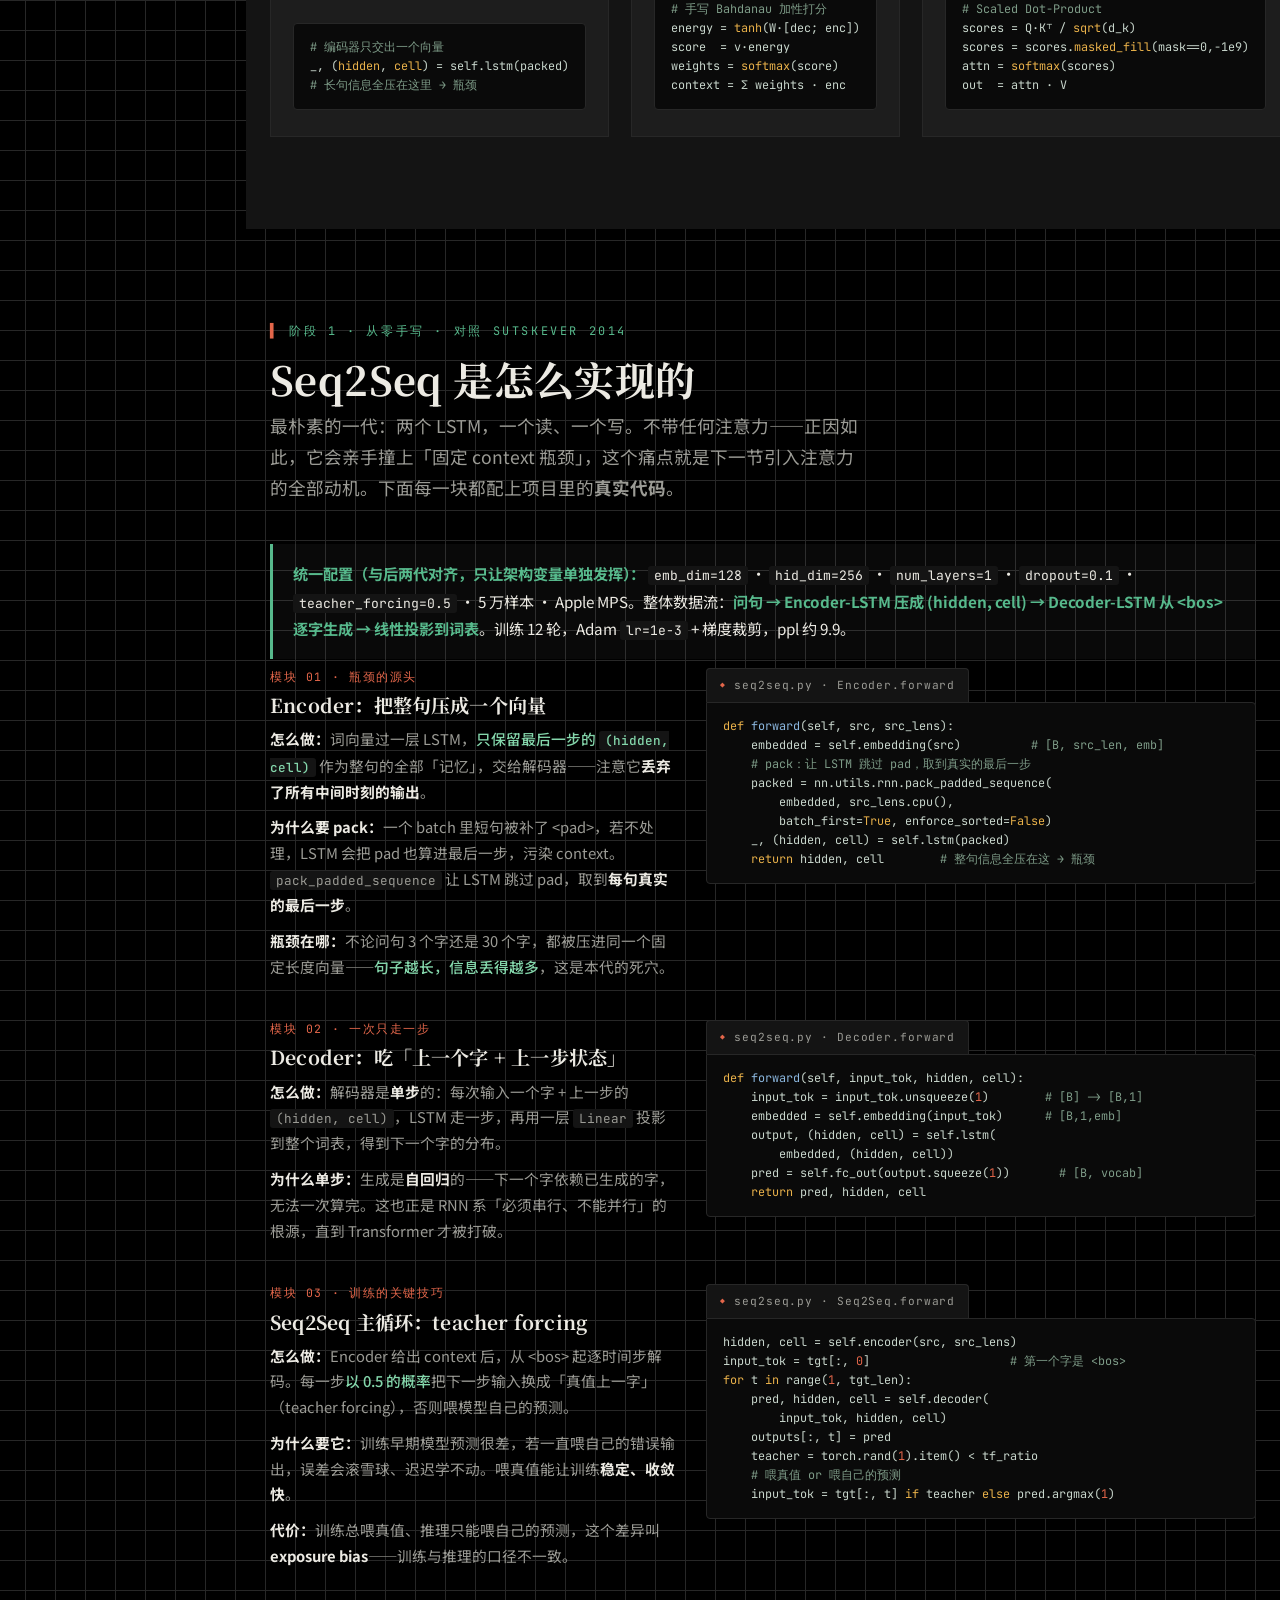
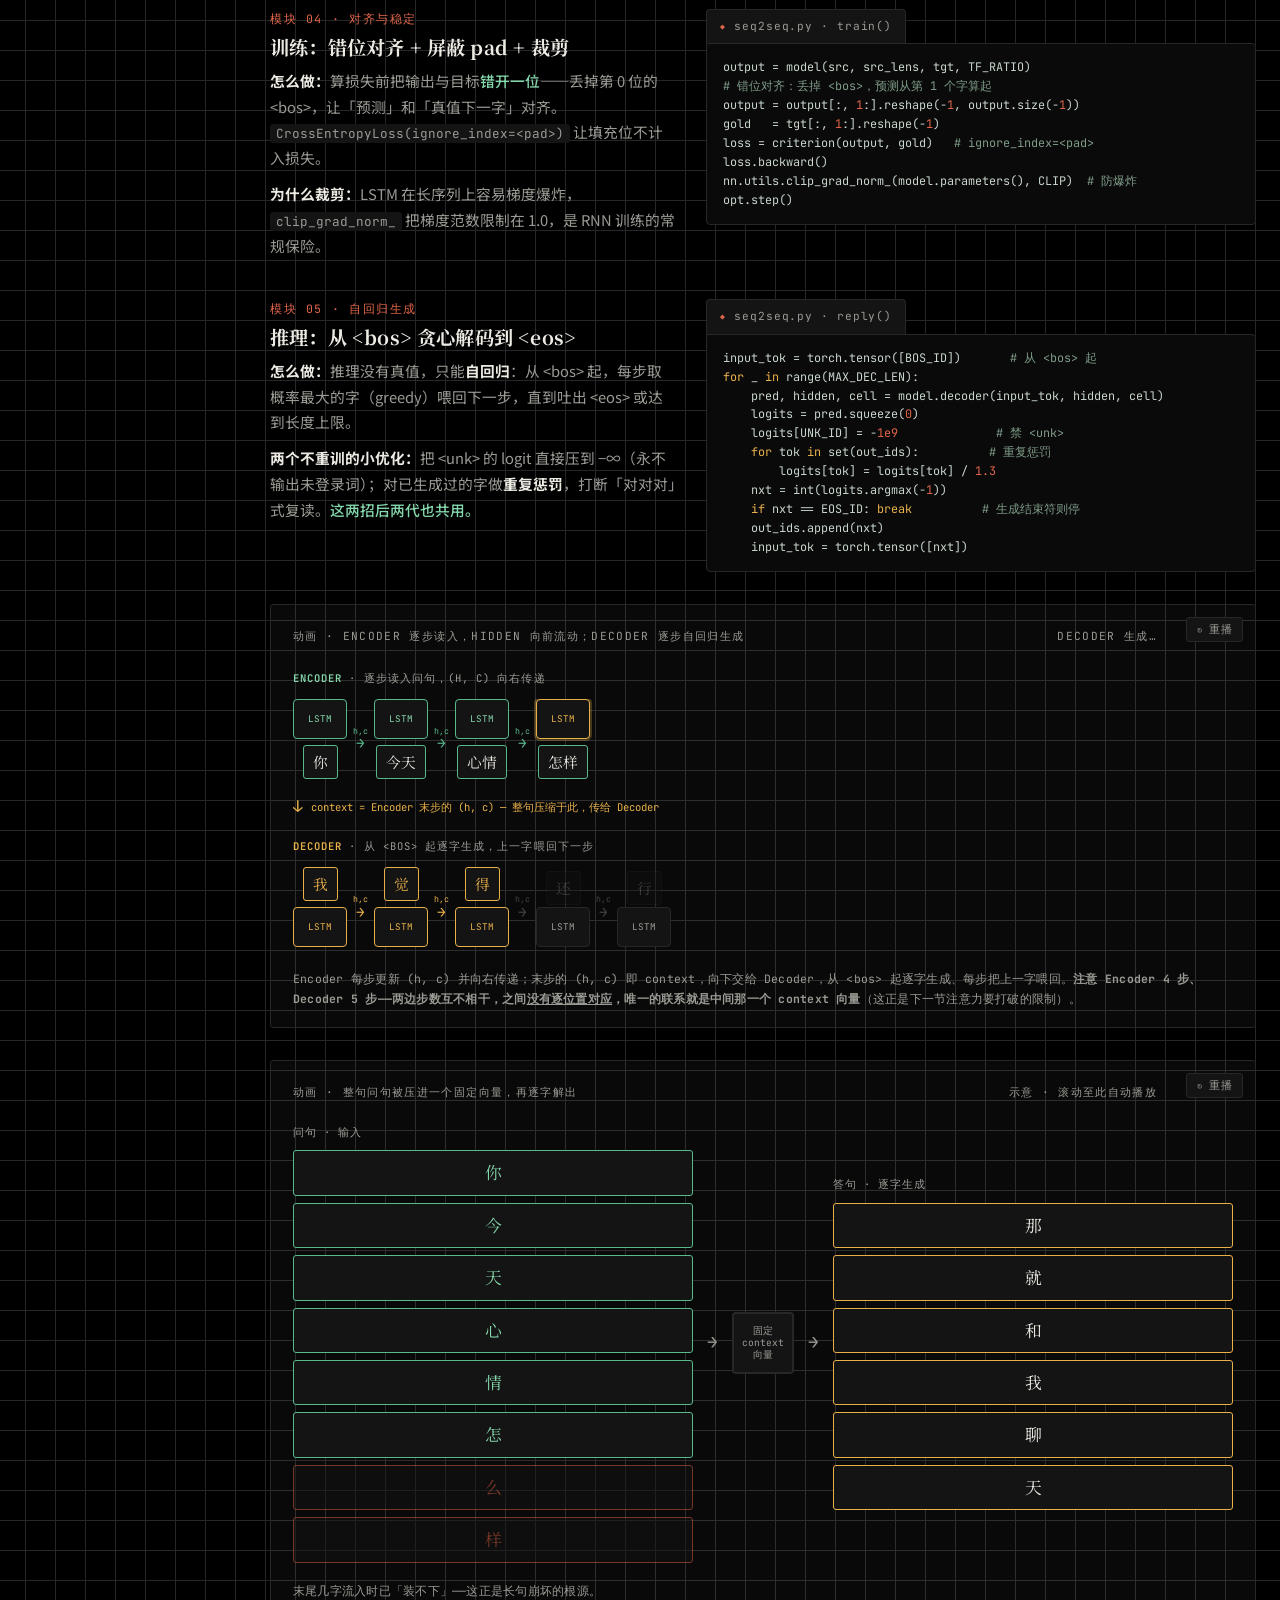
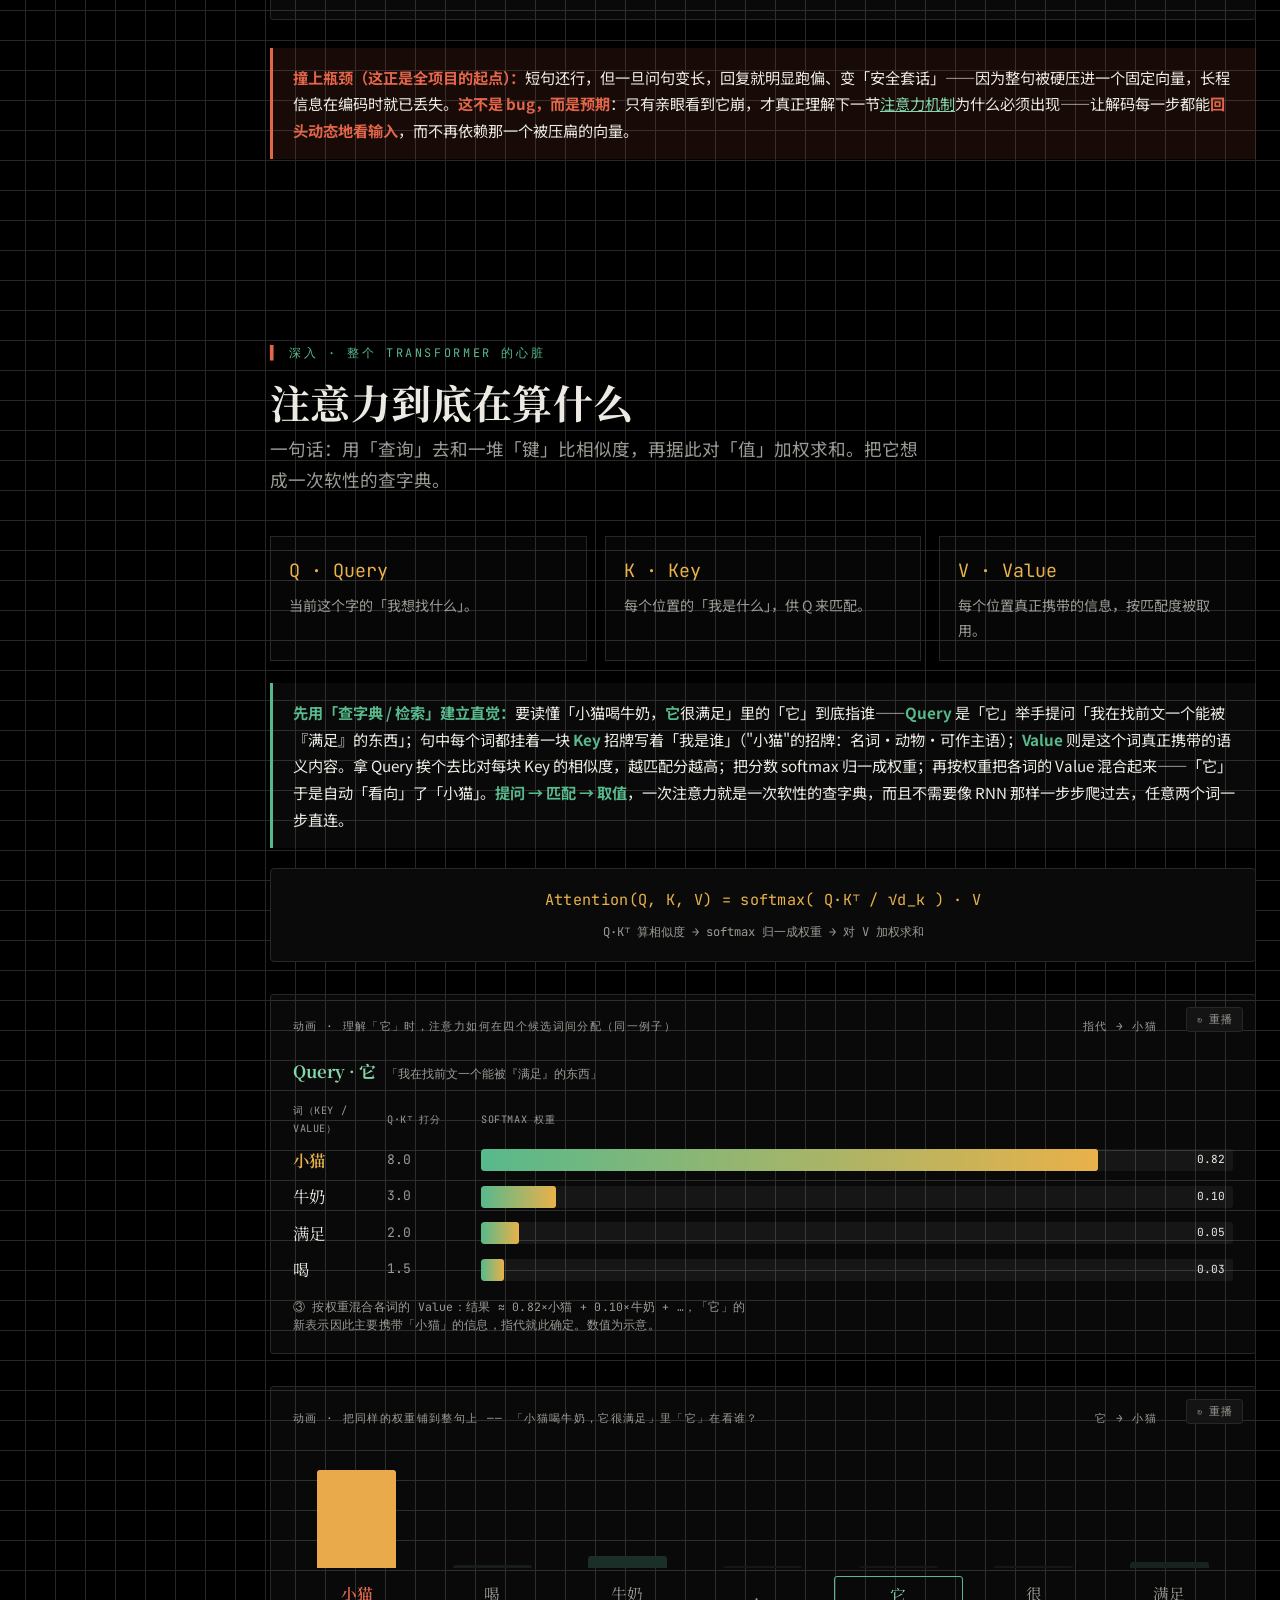
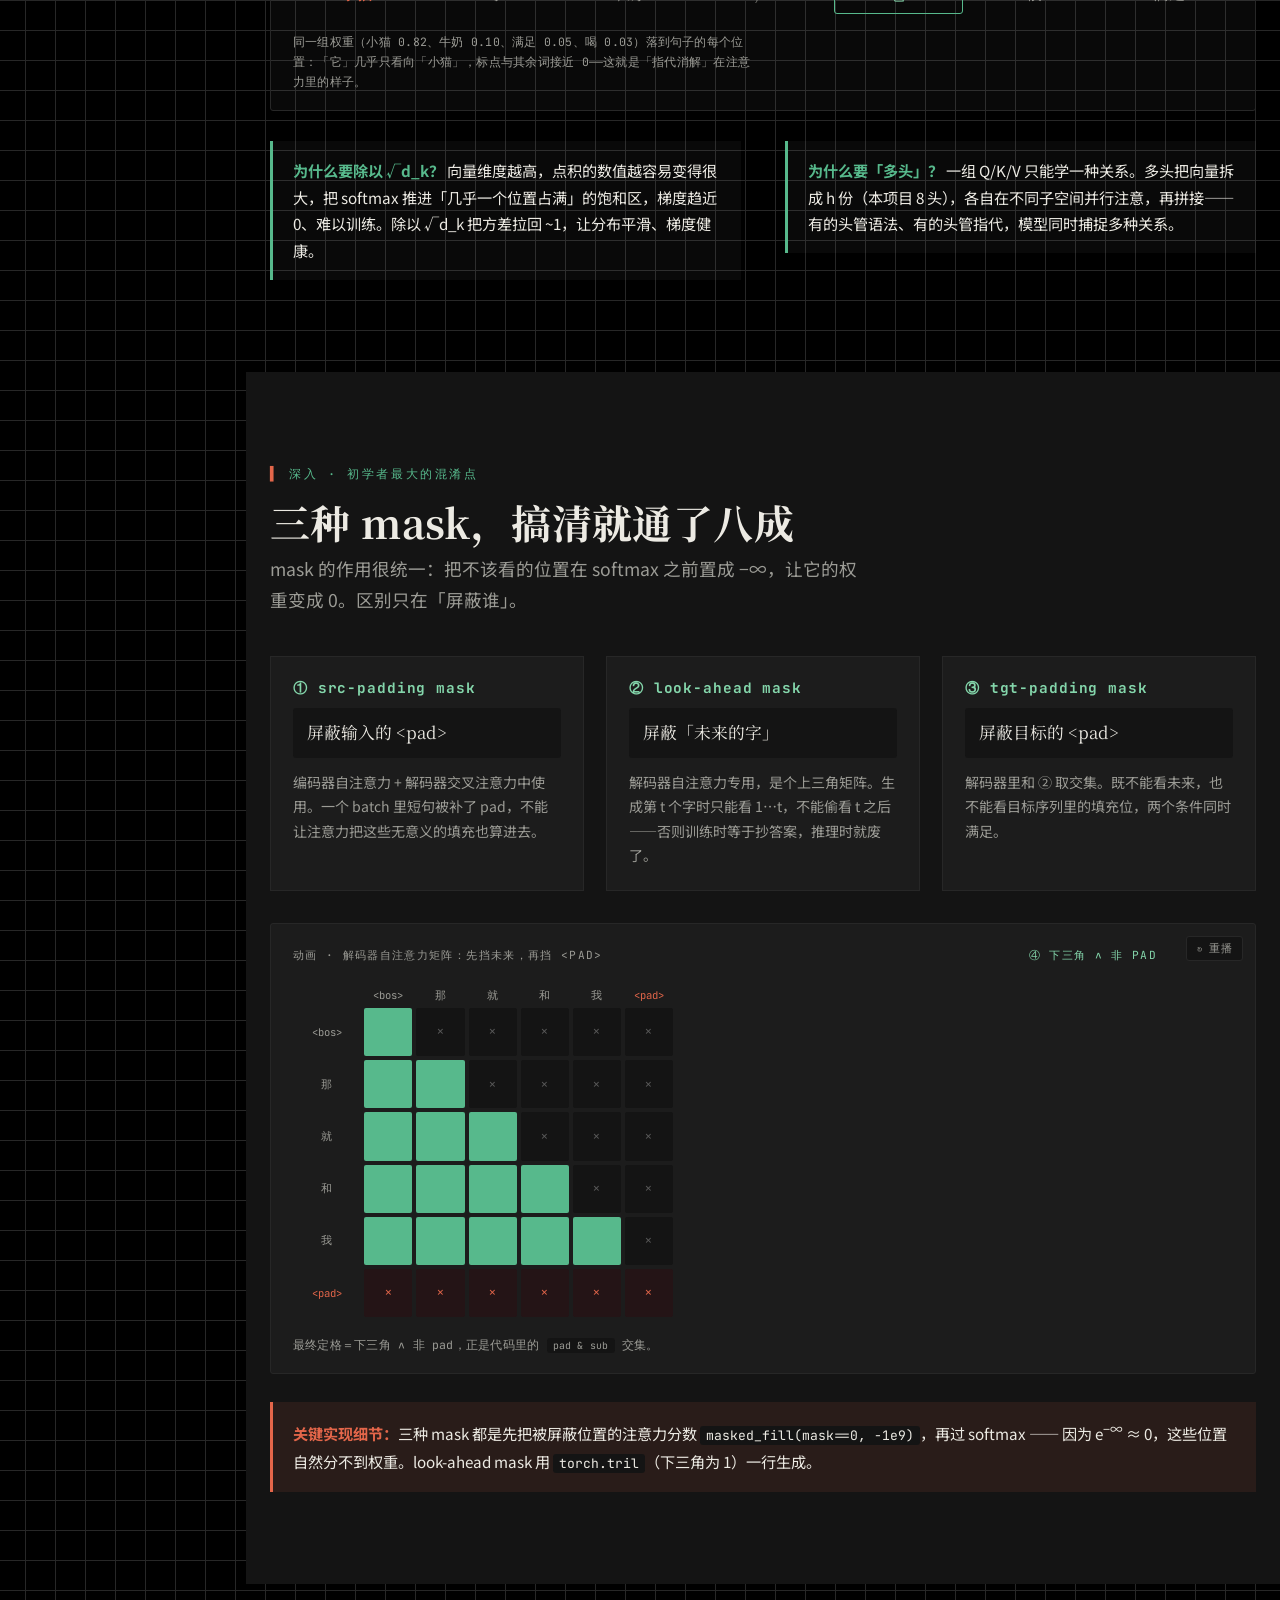
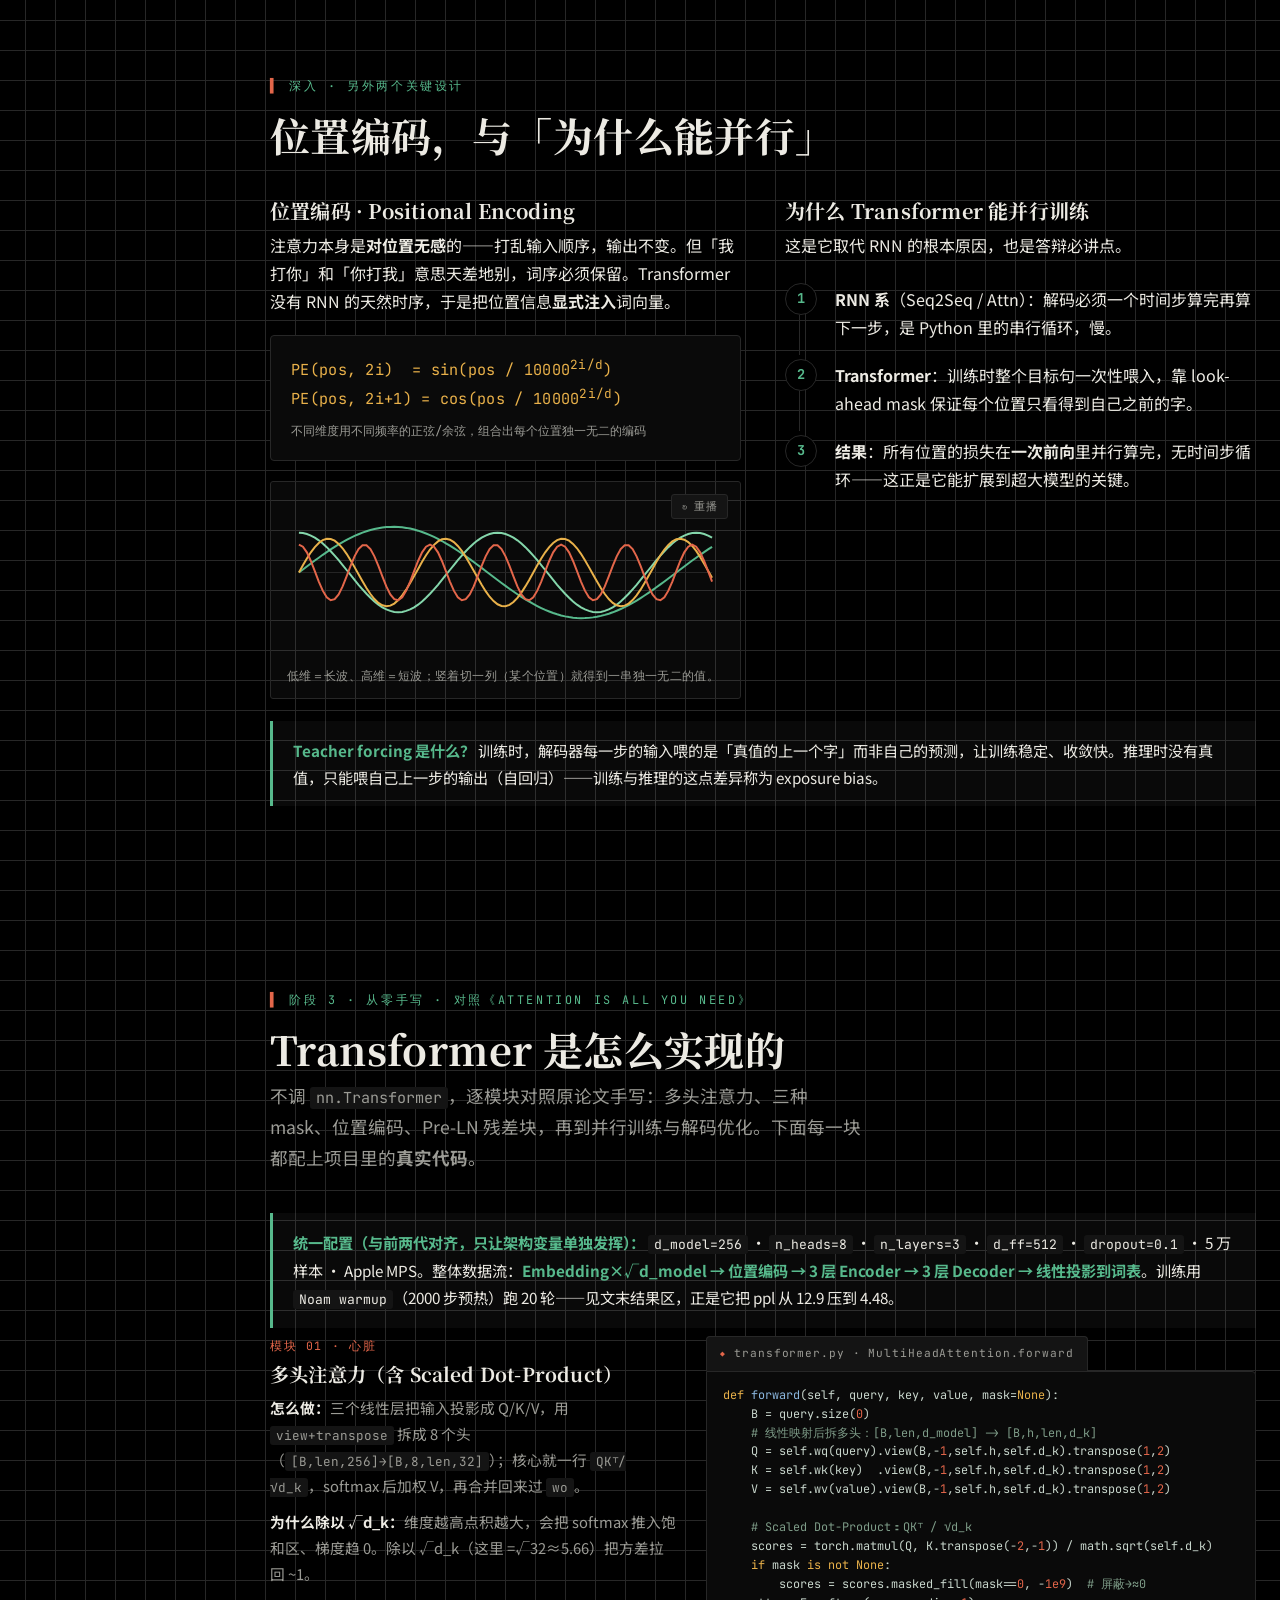
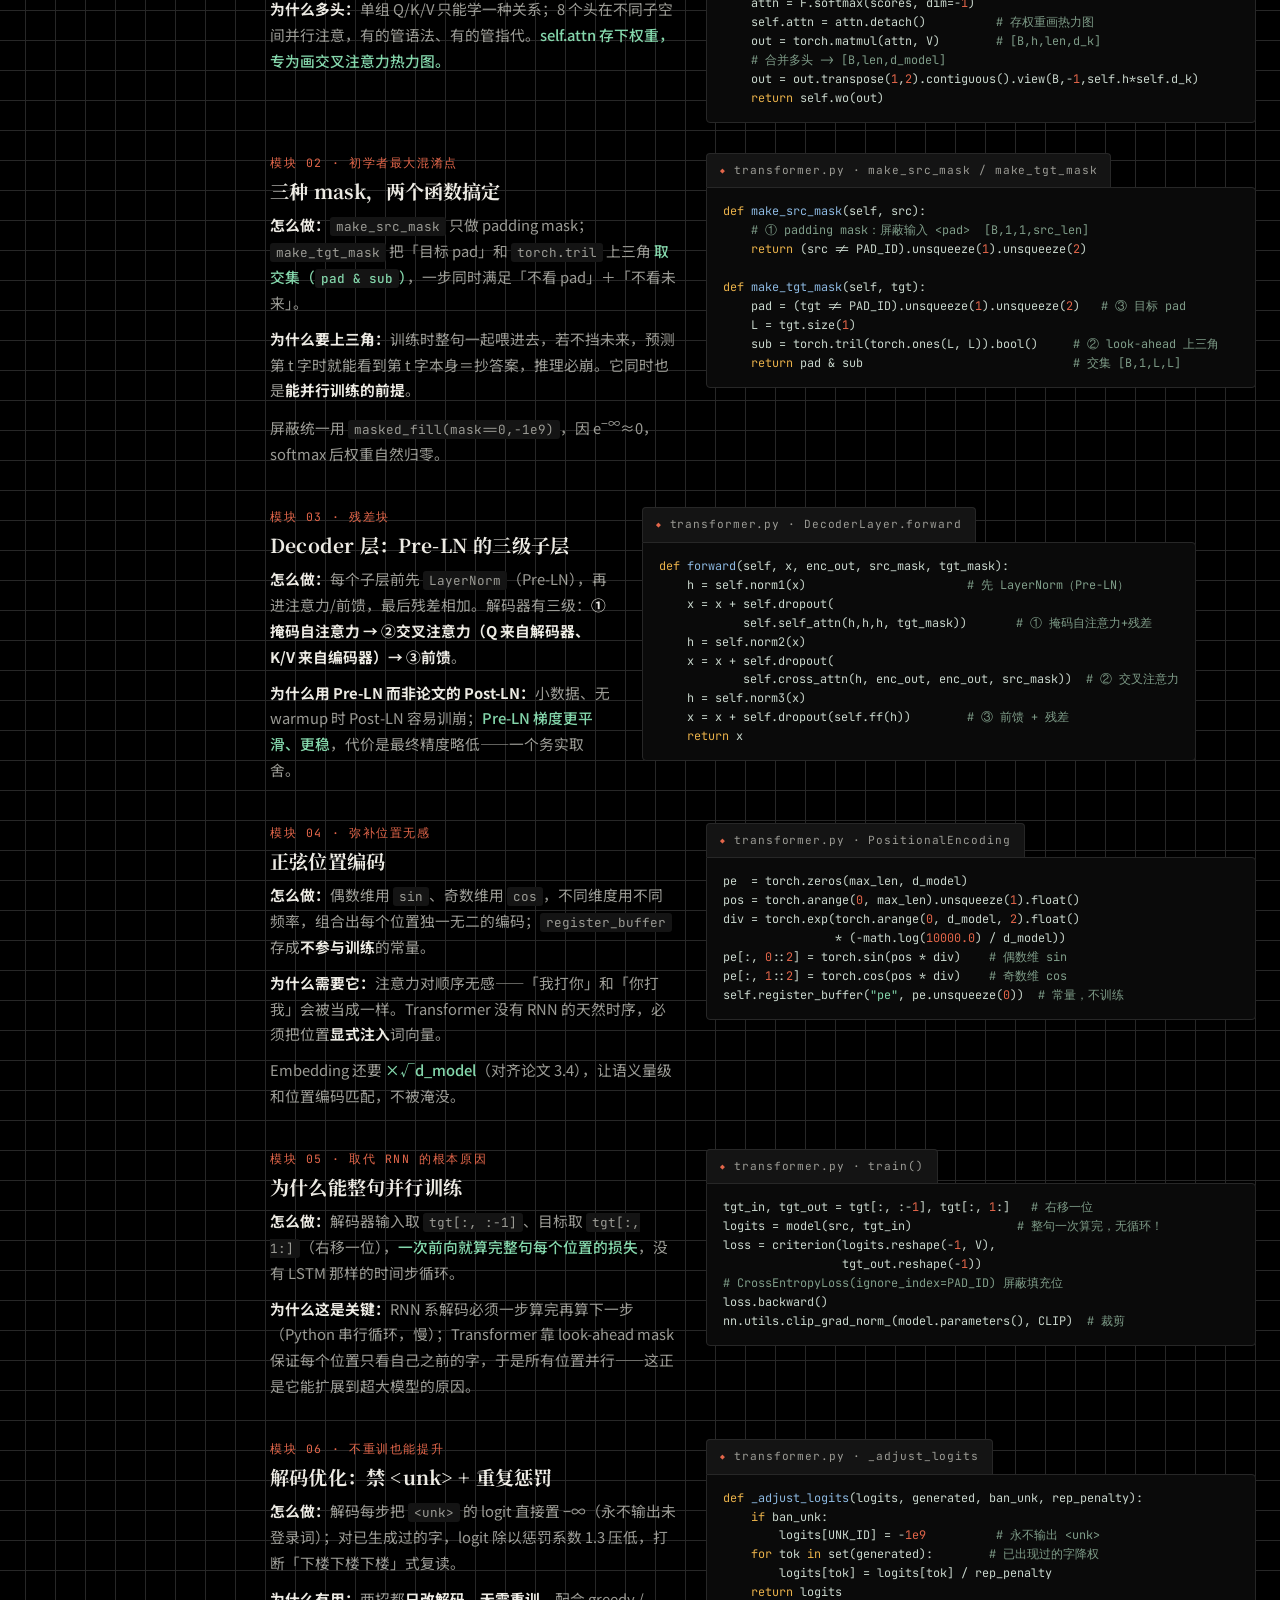
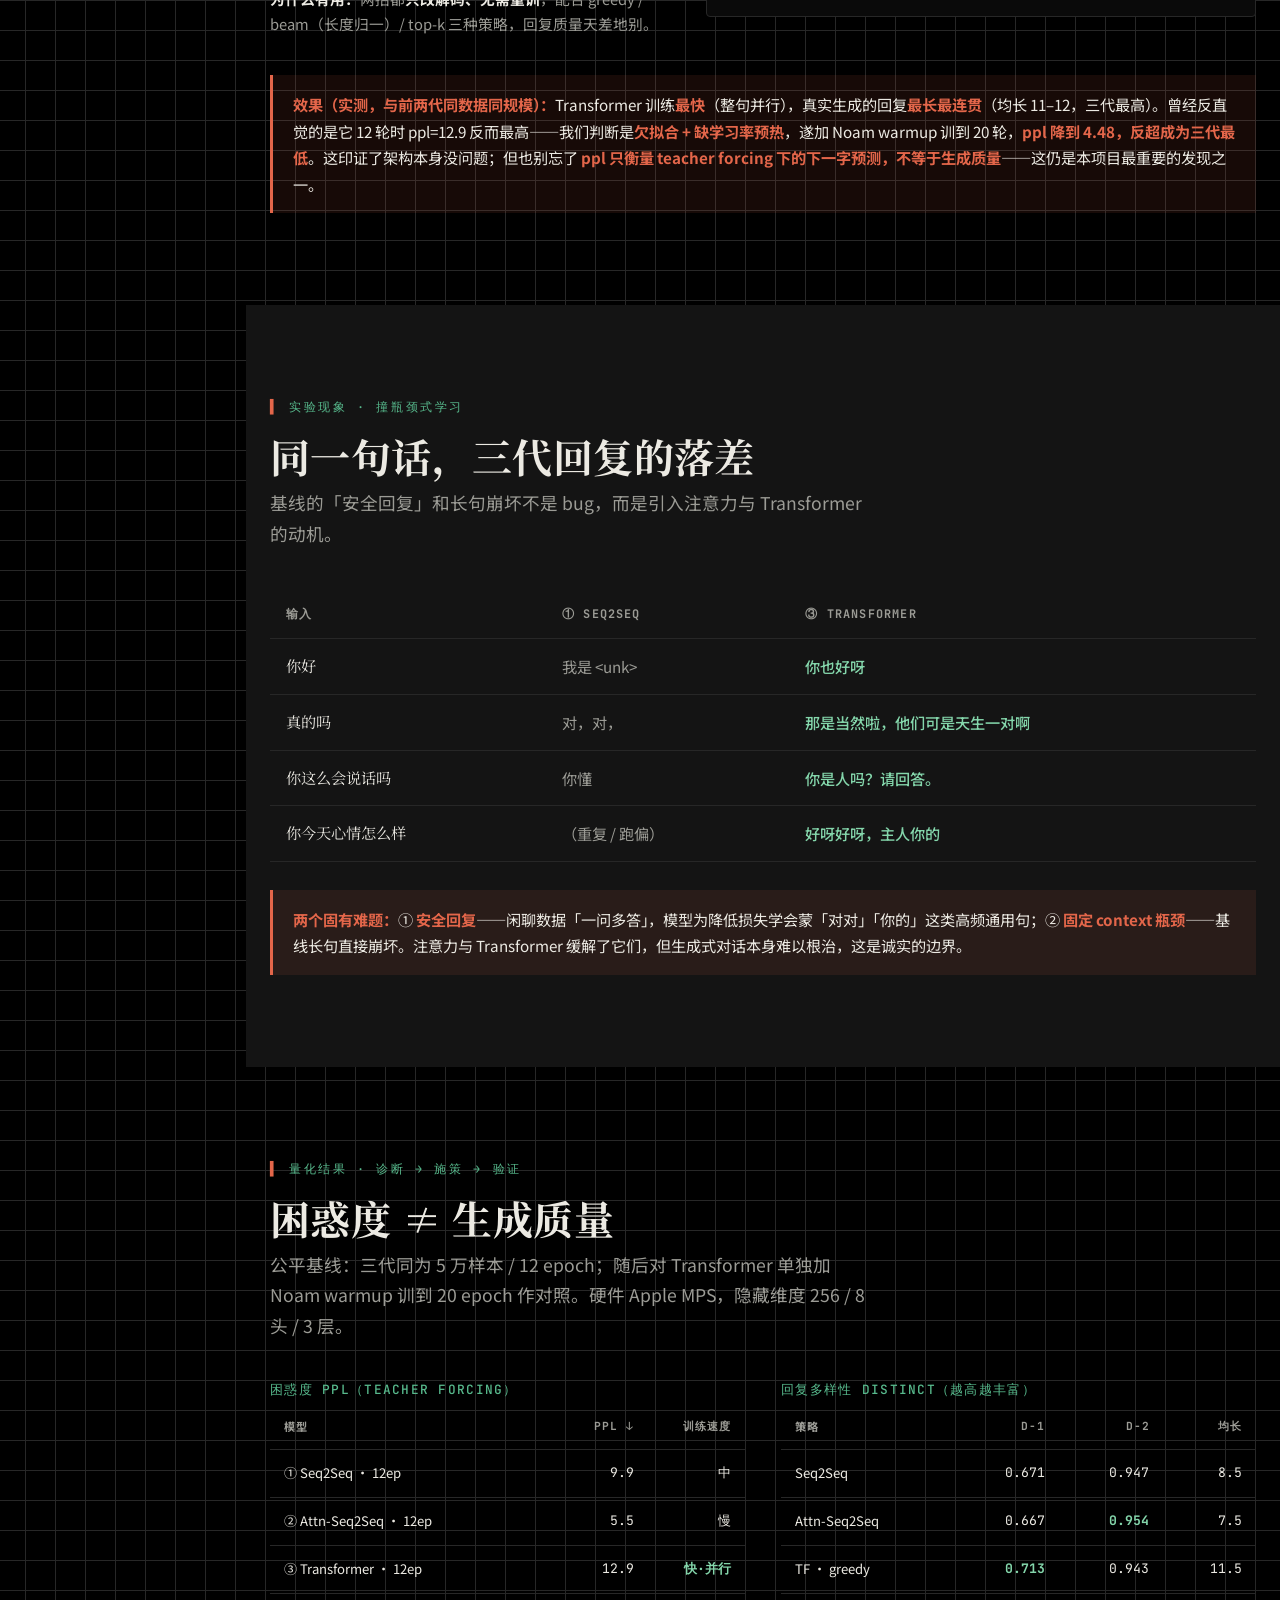
==== commit c9676f52: "网站：新增 7 组可视化动画（含重播按钮），统一「它/小猫」注意力示例 - Seq2Seq 章节：新增 Encoder/Decoder 按时间展开动画（4 步入/5 步出，   强调两边无逐位置对应、" ====
--- a/web/index.html
+++ b/web/index.html
@@ -25,16 +25,17 @@
     <li><a href="#data"><i class="dot"></i><span class="idx">02</span><span class="lbl">数据预处理</span></a></li>
     <li><a href="#evolution"><i class="dot"></i><span class="idx">03</span><span class="lbl">技术演进</span></a></li>
     <li><a href="#models"><i class="dot"></i><span class="idx">04</span><span class="lbl">三代对比</span></a></li>
-    <li><a href="#attention"><i class="dot"></i><span class="idx">05</span><span class="lbl">注意力机制</span></a></li>
-    <li><a href="#mask"><i class="dot"></i><span class="idx">06</span><span class="lbl">三种 Mask</span></a></li>
-    <li><a href="#posenc"><i class="dot"></i><span class="idx">07</span><span class="lbl">位置编码 · 并行</span></a></li>
-    <li><a href="#impl"><i class="dot"></i><span class="idx">08</span><span class="lbl">逐模块实现</span></a></li>
-    <li><a href="#gap"><i class="dot"></i><span class="idx">09</span><span class="lbl">三代落差</span></a></li>
-    <li><a href="#results"><i class="dot"></i><span class="idx">10</span><span class="lbl">量化结果</span></a></li>
-    <li><a href="#warmup"><i class="dot"></i><span class="idx">11</span><span class="lbl">训练调参</span></a></li>
-    <li><a href="#decode"><i class="dot"></i><span class="idx">12</span><span class="lbl">解码策略</span></a></li>
-    <li><a href="#glossary"><i class="dot"></i><span class="idx">13</span><span class="lbl">概念速查</span></a></li>
-    <li><a href="#refs"><i class="dot"></i><span class="idx">14</span><span class="lbl">资料 · 运行</span></a></li>
+    <li><a href="#seq2seq"><i class="dot"></i><span class="idx">05</span><span class="lbl">Seq2Seq 详解</span></a></li>
+    <li><a href="#attention"><i class="dot"></i><span class="idx">06</span><span class="lbl">注意力机制</span></a></li>
+    <li><a href="#mask"><i class="dot"></i><span class="idx">07</span><span class="lbl">三种 Mask</span></a></li>
+    <li><a href="#posenc"><i class="dot"></i><span class="idx">08</span><span class="lbl">位置编码 · 并行</span></a></li>
+    <li><a href="#impl"><i class="dot"></i><span class="idx">09</span><span class="lbl">逐模块实现</span></a></li>
+    <li><a href="#gap"><i class="dot"></i><span class="idx">10</span><span class="lbl">三代落差</span></a></li>
+    <li><a href="#results"><i class="dot"></i><span class="idx">11</span><span class="lbl">量化结果</span></a></li>
+    <li><a href="#warmup"><i class="dot"></i><span class="idx">12</span><span class="lbl">训练调参</span></a></li>
+    <li><a href="#decode"><i class="dot"></i><span class="idx">13</span><span class="lbl">解码策略</span></a></li>
+    <li><a href="#glossary"><i class="dot"></i><span class="idx">14</span><span class="lbl">概念速查</span></a></li>
+    <li><a href="#refs"><i class="dot"></i><span class="idx">15</span><span class="lbl">资料 · 运行</span></a></li>
   </ol>
 </nav>
 
@@ -211,6 +212,158 @@
   </div>
 </section>
 
+<!-- ================= Seq2Seq 逐模块拆解 ================= -->
+<section id="seq2seq">
+  <div class="wrap">
+    <div class="section-head reveal">
+      <p class="eyebrow">阶段 1 · 从零手写 · 对照 Sutskever 2014</p>
+      <h2>Seq2Seq 是怎么实现的</h2>
+      <p class="lede">最朴素的一代：两个 LSTM，一个读、一个写。不带任何注意力——正因如此，它会亲手撞上「固定 context 瓶颈」，这个痛点就是下一节引入注意力的全部动机。下面每一块都配上项目里的<b>真实代码</b>。</p>
+    </div>
+
+    <div class="concept reveal">
+      <b>统一配置（与后两代对齐，只让架构变量单独发挥）：</b>
+      <code class="inline">emb_dim=128</code> · <code class="inline">hid_dim=256</code> · <code class="inline">num_layers=1</code> · <code class="inline">dropout=0.1</code> · <code class="inline">teacher_forcing=0.5</code> · 5 万样本 · Apple MPS。整体数据流：<b>问句 → Encoder-LSTM 压成 (hidden, cell) → Decoder-LSTM 从 &lt;bos&gt; 逐字生成 → 线性投影到词表</b>。训练 12 轮，Adam <code class="inline">lr=1e-3</code> + 梯度裁剪，ppl 约 9.9。
+    </div>
+
+    <div class="codewalk reveal">
+
+      <!-- ① Encoder -->
+      <div class="step-row">
+        <div class="why">
+          <span class="num">模块 01 · 瓶颈的源头</span>
+          <h3>Encoder：把整句压成一个向量</h3>
+          <p><b>怎么做：</b>词向量过一层 LSTM，<span class="hl">只保留最后一步的 <code class="inline">(hidden, cell)</code></span> 作为整句的全部「记忆」，交给解码器——注意它<b>丢弃了所有中间时刻的输出</b>。</p>
+          <p><b>为什么要 pack：</b>一个 batch 里短句被补了 &lt;pad&gt;，若不处理，LSTM 会把 pad 也算进最后一步，污染 context。<code class="inline">pack_padded_sequence</code> 让 LSTM 跳过 pad，取到<b>每句真实的最后一步</b>。</p>
+          <p><b>瓶颈在哪：</b>不论问句 3 个字还是 30 个字，都被压进同一个固定长度向量——<span class="hl">句子越长，信息丢得越多</span>，这是本代的死穴。</p>
+        </div>
+        <figure class="code-file">
+          <figcaption class="fname">seq2seq.py · Encoder.forward</figcaption>
+<pre><span class="k">def</span> <span class="f">forward</span>(self, src, src_lens):
+    embedded = self.embedding(src)          <span class="c"># [B, src_len, emb]</span>
+    <span class="c"># pack：让 LSTM 跳过 pad，取到真实的最后一步</span>
+    packed = nn.utils.rnn.pack_padded_sequence(
+        embedded, src_lens.cpu(),
+        batch_first=<span class="k">True</span>, enforce_sorted=<span class="k">False</span>)
+    _, (hidden, cell) = self.lstm(packed)
+    <span class="k">return</span> hidden, cell        <span class="c"># 整句信息全压在这 → 瓶颈</span></pre>
+        </figure>
+      </div>
+
+      <!-- ② Decoder -->
+      <div class="step-row">
+        <div class="why">
+          <span class="num">模块 02 · 一次只走一步</span>
+          <h3>Decoder：吃「上一个字 + 上一步状态」</h3>
+          <p><b>怎么做：</b>解码器是<b>单步</b>的：每次输入一个字 + 上一步的 <code class="inline">(hidden, cell)</code>，LSTM 走一步，再用一层 <code class="inline">Linear</code> 投影到整个词表，得到下一个字的分布。</p>
+          <p><b>为什么单步：</b>生成是<b>自回归</b>的——下一个字依赖已生成的字，无法一次算完。这也正是 RNN 系「必须串行、不能并行」的根源，直到 Transformer 才被打破。</p>
+        </div>
+        <figure class="code-file">
+          <figcaption class="fname">seq2seq.py · Decoder.forward</figcaption>
+<pre><span class="k">def</span> <span class="f">forward</span>(self, input_tok, hidden, cell):
+    input_tok = input_tok.unsqueeze(<span class="n">1</span>)        <span class="c"># [B] -> [B,1]</span>
+    embedded = self.embedding(input_tok)      <span class="c"># [B,1,emb]</span>
+    output, (hidden, cell) = self.lstm(
+        embedded, (hidden, cell))
+    pred = self.fc_out(output.squeeze(<span class="n">1</span>))       <span class="c"># [B, vocab]</span>
+    <span class="k">return</span> pred, hidden, cell</pre>
+        </figure>
+      </div>
+
+      <!-- ③ Teacher forcing 循环 -->
+      <div class="step-row">
+        <div class="why">
+          <span class="num">模块 03 · 训练的关键技巧</span>
+          <h3>Seq2Seq 主循环：teacher forcing</h3>
+          <p><b>怎么做：</b>Encoder 给出 context 后，从 &lt;bos&gt; 起逐时间步解码。每一步<span class="hl">以 0.5 的概率</span>把下一步输入换成「真值上一字」（teacher forcing），否则喂模型自己的预测。</p>
+          <p><b>为什么要它：</b>训练早期模型预测很差，若一直喂自己的错误输出，误差会滚雪球、迟迟学不动。喂真值能让训练<b>稳定、收敛快</b>。</p>
+          <p><b>代价：</b>训练总喂真值、推理只能喂自己的预测，这个差异叫 <b>exposure bias</b>——训练与推理的口径不一致。</p>
+        </div>
+        <figure class="code-file">
+          <figcaption class="fname">seq2seq.py · Seq2Seq.forward</figcaption>
+<pre>hidden, cell = self.encoder(src, src_lens)
+input_tok = tgt[:, <span class="n">0</span>]                    <span class="c"># 第一个字是 &lt;bos&gt;</span>
+<span class="k">for</span> t <span class="k">in</span> range(<span class="n">1</span>, tgt_len):
+    pred, hidden, cell = self.decoder(
+        input_tok, hidden, cell)
+    outputs[:, t] = pred
+    teacher = torch.rand(<span class="n">1</span>).item() &lt; tf_ratio
+    <span class="c"># 喂真值 or 喂自己的预测</span>
+    input_tok = tgt[:, t] <span class="k">if</span> teacher <span class="k">else</span> pred.argmax(<span class="n">1</span>)</pre>
+        </figure>
+      </div>
+
+      <!-- ④ 训练与损失对齐 -->
+      <div class="step-row">
+        <div class="why">
+          <span class="num">模块 04 · 对齐与稳定</span>
+          <h3>训练：错位对齐 + 屏蔽 pad + 裁剪</h3>
+          <p><b>怎么做：</b>算损失前把输出与目标<span class="hl">错开一位</span>——丢掉第 0 位的 &lt;bos&gt;，让「预测」和「真值下一字」对齐。<code class="inline">CrossEntropyLoss(ignore_index=&lt;pad&gt;)</code> 让填充位不计入损失。</p>
+          <p><b>为什么裁剪：</b>LSTM 在长序列上容易梯度爆炸，<code class="inline">clip_grad_norm_</code> 把梯度范数限制在 1.0，是 RNN 训练的常规保险。</p>
+        </div>
+        <figure class="code-file">
+          <figcaption class="fname">seq2seq.py · train()</figcaption>
+<pre>output = model(src, src_lens, tgt, TF_RATIO)
+<span class="c"># 错位对齐：丢掉 &lt;bos&gt;，预测从第 1 个字算起</span>
+output = output[:, <span class="n">1</span>:].reshape(-<span class="n">1</span>, output.size(-<span class="n">1</span>))
+gold   = tgt[:, <span class="n">1</span>:].reshape(-<span class="n">1</span>)
+loss = criterion(output, gold)   <span class="c"># ignore_index=&lt;pad&gt;</span>
+loss.backward()
+nn.utils.clip_grad_norm_(model.parameters(), CLIP)  <span class="c"># 防爆炸</span>
+opt.step()</pre>
+        </figure>
+      </div>
+
+      <!-- ⑤ 推理 -->
+      <div class="step-row">
+        <div class="why">
+          <span class="num">模块 05 · 自回归生成</span>
+          <h3>推理：从 &lt;bos&gt; 贪心解码到 &lt;eos&gt;</h3>
+          <p><b>怎么做：</b>推理没有真值，只能<b>自回归</b>：从 &lt;bos&gt; 起，每步取概率最大的字（greedy）喂回下一步，直到吐出 &lt;eos&gt; 或达到长度上限。</p>
+          <p><b>两个不重训的小优化：</b>把 &lt;unk&gt; 的 logit 直接压到 −∞（永不输出未登录词）；对已生成过的字做<b>重复惩罚</b>，打断「对对对」式复读。<span class="hl">这两招后两代也共用。</span></p>
+        </div>
+        <figure class="code-file">
+          <figcaption class="fname">seq2seq.py · reply()</figcaption>
+<pre>input_tok = torch.tensor([BOS_ID])       <span class="c"># 从 &lt;bos&gt; 起</span>
+<span class="k">for</span> _ <span class="k">in</span> range(MAX_DEC_LEN):
+    pred, hidden, cell = model.decoder(input_tok, hidden, cell)
+    logits = pred.squeeze(<span class="n">0</span>)
+    logits[UNK_ID] = -<span class="n">1e9</span>              <span class="c"># 禁 &lt;unk&gt;</span>
+    <span class="k">for</span> tok <span class="k">in</span> set(out_ids):          <span class="c"># 重复惩罚</span>
+        logits[tok] = logits[tok] / <span class="n">1.3</span>
+    nxt = int(logits.argmax(-<span class="n">1</span>))
+    <span class="k">if</span> nxt == EOS_ID: <span class="k">break</span>          <span class="c"># 生成结束符则停</span>
+    out_ids.append(nxt)
+    input_tok = torch.tensor([nxt])</pre>
+        </figure>
+      </div>
+
+    </div>
+
+    <figure class="anim anim-rnn reveal" id="rnn-anim" aria-label="Seq2Seq 编码器/解码器按时间展开动画">
+      <figcaption class="cap">
+        <span>动画 · Encoder 逐步读入，hidden 向前流动；Decoder 逐步自回归生成</span>
+        <span id="rnn-now">—</span>
+      </figcaption>
+      <div class="rnn-stage" id="rnn-stage"></div>
+      <p class="anim-note">Encoder 每步更新 (h, c) 并向右传递；末步的 (h, c) 即 context，向下交给 Decoder，从 &lt;bos&gt; 起逐字生成、每步把上一字喂回。<b>注意 Encoder 4 步、Decoder 5 步——两边步数互不相干，之间<u>没有逐位置对应</u>，唯一的联系就是中间那一个 context 向量</b>（这正是下一节注意力要打破的限制）。</p>
+    </figure>
+
+    <figure class="anim anim-bn reveal" id="bn-anim" aria-label="Seq2Seq 固定 context 瓶颈动画">
+      <figcaption class="cap">
+        <span>动画 · 整句问句被压进一个固定向量，再逐字解出</span>
+        <span>示意 · 滚动至此自动播放</span>
+      </figcaption>
+      <div class="bn-stage" id="bn-stage"></div>
+      <p class="anim-note">末尾几字流入时已「装不下」——这正是长句崩坏的根源。</p>
+    </figure>
+
+    <div class="margin-note reveal">
+      <b>撞上瓶颈（这正是全项目的起点）：</b>短句还行，但一旦问句变长，回复就明显跑偏、变「安全套话」——因为整句被硬压进一个固定向量，长程信息在编码时就已丢失。<b>这不是 bug，而是预期</b>：只有亲眼看到它崩，才真正理解下一节<a href="#attention">注意力机制</a>为什么必须出现——让解码每一步都能<b>回头动态地看输入</b>，而不再依赖那一个被压扁的向量。
+    </div>
+  </div>
+</section>
+
 <!-- ================= 注意力机制详解 ================= -->
 <section id="attention">
   <div class="wrap prose">
@@ -225,10 +378,36 @@
         <div><span class="t">K · Key</span><p>每个位置的「我是什么」，供 Q 来匹配。</p></div>
         <div><span class="t">V · Value</span><p>每个位置真正携带的信息，按匹配度被取用。</p></div>
       </div>
+
+      <div class="concept">
+        <b>先用「查字典 / 检索」建立直觉：</b>要读懂「小猫喝牛奶，<b>它</b>很满足」里的「它」到底指谁——<b>Query</b> 是「它」举手提问「我在找前文一个能被『满足』的东西」；句中每个词都挂着一块 <b>Key</b> 招牌写着「我是谁」（"小猫"的招牌：名词·动物·可作主语）；<b>Value</b> 则是这个词真正携带的语义内容。拿 Query 挨个去比对每块 Key 的相似度，越匹配分越高；把分数 softmax 归一成权重；再按权重把各词的 Value 混合起来——「它」于是自动「看向」了「小猫」。<b>提问 → 匹配 → 取值</b>，一次注意力就是一次软性的查字典，而且不需要像 RNN 那样一步步爬过去，任意两个词一步直连。
+      </div>
+
       <div class="formula">
         Attention(Q, K, V) = softmax( Q·Kᵀ / √d_k ) · V
         <span class="note">Q·Kᵀ 算相似度 → softmax 归一成权重 → 对 V 加权求和</span>
       </div>
+
+      <figure class="anim anim-eg reveal" id="eg-anim" aria-label="注意力权重分配动画 · 理解「它」">
+        <figcaption class="cap">
+          <span>动画 · 理解「它」时，注意力如何在四个候选词间分配（同一例子）</span>
+          <span id="eg-stage">—</span>
+        </figcaption>
+        <div class="eg-query" id="eg-query"><b>Query · 它</b><span>「我在找前文一个能被『满足』的东西」</span></div>
+        <div class="eg-rows" id="eg-rows"></div>
+        <p class="eg-note" id="eg-concl">③ 按权重混合各词的 Value：结果 ≈ 0.82×小猫 + 0.10×牛奶 + …，「它」的新表示因此主要携带「小猫」的信息，指代就此确定。数值为示意。</p>
+      </figure>
+
+      <figure class="anim anim-sent reveal" id="attn-sent" aria-label="注意力在整句上的分布动画 · 「它」指谁">
+        <figcaption class="cap">
+          <span>动画 · 把同样的权重铺到整句上 —— 「小猫喝牛奶，它很满足」里「它」在看谁？</span>
+          <span id="sent-stage">—</span>
+        </figcaption>
+        <div class="sent-bars" id="sent-bars"></div>
+        <div class="sent-toks" id="sent-toks"></div>
+        <p class="anim-note">同一组权重（小猫 0.82、牛奶 0.10、满足 0.05、喝 0.03）落到句子的每个位置：「它」几乎只看向「小猫」，标点与其余词接近 0——这就是「指代消解」在注意力里的样子。</p>
+      </figure>
+
       <div class="twocol">
         <div class="concept">
           <b>为什么要除以 √d_k？</b> 向量维度越高，点积的数值越容易变得很大，把 softmax 推进「几乎一个位置占满」的饱和区，梯度趋近 0、难以训练。除以 √d_k 把方差拉回 ~1，让分布平滑、梯度健康。
@@ -266,6 +445,15 @@
         <p>解码器里和 ② 取交集。既不能看未来，也不能看目标序列里的填充位，两个条件同时满足。</p>
       </article>
     </div>
+    <figure class="anim anim-mask reveal" id="mask-anim" aria-label="解码器 mask 动画">
+      <figcaption class="cap">
+        <span>动画 · 解码器自注意力矩阵：先挡未来，再挡 &lt;pad&gt;</span>
+        <span id="mask-stage-label">① 全部可见</span>
+      </figcaption>
+      <div class="mask-grid" id="mask-grid"></div>
+      <p class="anim-note">最终定格＝下三角 ∧ 非 pad，正是代码里的 <code class="inline">pad &amp; sub</code> 交集。</p>
+    </figure>
+
     <div class="margin-note reveal">
       <b>关键实现细节：</b>三种 mask 都是先把被屏蔽位置的注意力分数 <code class="inline">masked_fill(mask==0, -1e9)</code>，再过 softmax —— 因为 e<sup>−∞</sup> ≈ 0，这些位置自然分不到权重。look-ahead mask 用 <code class="inline">torch.tril</code>（下三角为 1）一行生成。
     </div>
@@ -288,6 +476,13 @@
           PE(pos, 2i+1) = cos(pos / 10000<sup>2i/d</sup>)
           <span class="note">不同维度用不同频率的正弦/余弦，组合出每个位置独一无二的编码</span>
         </div>
+        <figure class="anim anim-pe reveal" id="pe-anim" aria-label="正弦位置编码波形动画">
+          <svg id="pe-svg" viewBox="0 0 440 150" width="100%" height="auto" role="img"
+               aria-label="不同维度对应不同频率的正弦/余弦曲线，逐条画出">
+            <line x1="12" y1="75" x2="428" y2="75" stroke="#272727" stroke-width="1"/>
+          </svg>
+          <figcaption>低维＝长波、高维＝短波；竖着切一列（某个位置）就得到一串独一无二的值。</figcaption>
+        </figure>
       </div>
       <div>
         <h3>为什么 Transformer 能并行训练</h3>
@@ -589,19 +784,19 @@
     </div>
 
     <!-- 学习率曲线示意 -->
-    <figure class="reveal lr-fig">
+    <figure class="reveal lr-fig" id="lr-fig">
       <svg viewBox="0 0 440 170" width="100%" height="auto" role="img"
            aria-label="Noam warmup 学习率曲线：前 2000 步线性升温到峰值，之后按 step 的 -0.5 次方缓慢衰减">
         <!-- 坐标轴 -->
         <line x1="36" y1="140" x2="424" y2="140" stroke="#3a3a3a" stroke-width="1"/>
         <line x1="36" y1="18"  x2="36"  y2="140" stroke="#3a3a3a" stroke-width="1"/>
         <!-- 升温段（线性） -->
-        <path d="M36 136 L132 36" fill="none" stroke="#57B98C" stroke-width="2.5"/>
+        <path id="lr-warm" d="M36 136 L132 36" fill="none" stroke="#57B98C" stroke-width="2.5"/>
         <!-- 衰减段（step^-0.5） -->
-        <path d="M132 36 C196 54 300 82 424 100" fill="none" stroke="#E3664A" stroke-width="2.5"/>
+        <path id="lr-decay" d="M132 36 C196 54 300 82 424 100" fill="none" stroke="#E3664A" stroke-width="2.5"/>
         <!-- 峰值标记 -->
         <line x1="132" y1="36" x2="132" y2="140" stroke="#E9B14A" stroke-width="1" stroke-dasharray="3 4"/>
-        <circle cx="132" cy="36" r="4" fill="#E9B14A"/>
+        <circle id="lr-peak" cx="132" cy="36" r="4" fill="#E9B14A"/>
         <!-- 文字 -->
         <text x="138" y="32" fill="#ECEAE3" font-family="JetBrains Mono, monospace" font-size="12">峰值 · step = 2000（warmup）</text>
         <text x="60"  y="120" fill="#57B98C" font-family="JetBrains Mono, monospace" font-size="11">升温 ∝ step</text>
--- a/web/styles.css
+++ b/web/styles.css
@@ -465,6 +465,206 @@
 .data-stats div span { font-family: var(--mono); font-size: 0.74rem; color: var(--ink-soft); letter-spacing: 0.06em; }
 
 /* ===================================================================
+   直观动画演示（滚动进入即自动播放一次）
+   =================================================================== */
+.anim {
+  position: relative;
+  margin: 32px 0 8px;
+  border: 1px solid var(--grid);
+  background: rgba(255,255,255,0.035);
+  padding: 22px 22px 18px;
+  border-radius: 3px;
+  overflow: hidden;
+}
+.anim .cap {
+  font-family: var(--mono); font-size: 0.7rem; letter-spacing: 0.12em;
+  text-transform: uppercase; color: var(--ink-soft); margin-bottom: 20px;
+  padding-right: 76px;                 /* 给「↻ 重播」按钮留位，避免与状态文字重叠 */
+  display: flex; justify-content: space-between; align-items: baseline;
+  flex-wrap: wrap; gap: 4px 18px;
+}
+.anim-replay {
+  position: absolute; top: 12px; right: 12px; z-index: 2;
+  font-family: var(--mono); font-size: 0.66rem; letter-spacing: 0.04em;
+  color: var(--ink-soft); background: var(--paper-2);
+  border: 1px solid var(--grid); border-radius: 3px;
+  padding: 4px 10px; cursor: pointer;
+  transition: color .2s ease, border-color .2s ease, background-color .2s ease;
+}
+.anim-replay:hover { color: var(--jade-deep); border-color: var(--jade); background: #101a15; }
+.anim-replay:active { transform: translateY(1px); }
+.anim .cap #attn-now, .anim .cap #mask-stage-label { color: var(--jade-deep); }
+.anim .anim-note {
+  font-family: var(--mono); font-size: 0.72rem; color: var(--ink-soft);
+  margin: 18px 0 0; letter-spacing: 0.02em;
+}
+.anim figcaption:not(.cap) {
+  font-family: var(--mono); font-size: 0.72rem; color: var(--ink-soft);
+  margin-top: 12px; letter-spacing: 0.03em;
+}
+
+/* ① Seq2Seq 瓶颈 --------------------------------------------------- */
+.bn-stage {
+  display: grid;
+  grid-template-columns: 1fr auto auto auto 1fr;
+  align-items: center; gap: 14px;
+}
+.bn-col { display: flex; flex-direction: column; gap: 7px; }
+.bn-col .bn-col-t {
+  font-family: var(--mono); font-size: 0.66rem; letter-spacing: 0.1em;
+  color: var(--ink-soft); text-transform: uppercase; margin-bottom: 2px;
+}
+.bn-chip {
+  font-family: var(--serif); font-size: 1.05rem; text-align: center;
+  padding: 7px 4px; border: 1px solid var(--grid); border-radius: 3px;
+  background: var(--paper-2); color: var(--ink-soft);
+  opacity: 0; transform: translateY(6px);
+  transition: opacity .4s ease, transform .4s ease, color .4s ease,
+              border-color .4s ease, box-shadow .4s ease;
+}
+.bn-chip.lit { opacity: 1; transform: none; }
+.bn-chip.in  { color: var(--jade-deep); border-color: var(--jade); }
+.bn-chip.in.overflow { color: var(--vermilion); border-color: var(--vermilion); opacity: .5; }
+.bn-chip.out { color: var(--ink); border-color: var(--amber); }
+.bn-arrow { font-family: var(--mono); color: var(--ink-soft); font-size: 1.1rem; text-align: center; }
+.bn-box {
+  width: 62px; height: 62px; border-radius: 4px; justify-self: center;
+  border: 2px solid var(--grid); background: var(--paper-2);
+  display: flex; align-items: center; justify-content: center;
+  font-family: var(--mono); font-size: 0.6rem; color: var(--ink-soft);
+  text-align: center; line-height: 1.25; transition: box-shadow .3s ease, border-color .3s ease;
+}
+.bn-box.pulse { animation: bn-pulse .45s ease; }
+@keyframes bn-pulse {
+  0%   { box-shadow: 0 0 0 0 rgba(233,177,74,0.55); border-color: var(--amber); }
+  100% { box-shadow: 0 0 0 14px rgba(233,177,74,0); border-color: var(--vermilion); }
+}
+
+/* ①b Encoder/Decoder 按时间展开 ----------------------------------- */
+.rnn-stage { display: flex; flex-direction: column; gap: 4px; }
+.rnn-lane-h {
+  font-family: var(--mono); font-size: 0.66rem; letter-spacing: 0.1em;
+  text-transform: uppercase; color: var(--ink-soft); margin: 2px 0 8px;
+}
+.rnn-lane-h b { color: var(--jade-deep); font-weight: 600; }
+.rnn-lane-h.dec b { color: var(--amber); }
+.rnn-row { display: flex; align-items: center; gap: 6px; overflow-x: auto; padding-bottom: 4px; }
+.rnn-step { display: grid; gap: 6px; justify-items: center; flex: 0 0 auto; }
+.rnn-cell {
+  width: 54px; height: 40px; border: 1px solid var(--grid); border-radius: 4px;
+  background: var(--paper-2); display: flex; align-items: center; justify-content: center;
+  font-family: var(--mono); font-size: 0.58rem; color: var(--ink-soft);
+  transition: border-color .4s ease, color .4s ease, box-shadow .4s ease;
+}
+.rnn-cell.active { border-color: var(--jade); color: var(--jade-deep); animation: rnn-pulse .5s ease; }
+.rnn-step.dec .rnn-cell.active { border-color: var(--amber); color: var(--amber); }
+.rnn-cell.ctx { border-color: var(--amber); color: var(--amber); box-shadow: 0 0 0 2px rgba(233,177,74,0.28); }
+.rnn-tok {
+  font-family: var(--serif); font-size: 0.92rem; padding: 3px 9px; border-radius: 3px;
+  background: var(--paper-2); border: 1px solid var(--grid); color: var(--ink-soft);
+  opacity: .35; transition: opacity .4s ease, color .4s ease, border-color .4s ease, transform .4s ease;
+}
+.rnn-tok.lit { opacity: 1; color: var(--ink); border-color: var(--jade); }
+.rnn-tok.out { transform: translateY(4px); }
+.rnn-tok.out.lit { color: var(--amber); border-color: var(--amber); transform: none; }
+.rnn-hconn { flex: 0 0 auto; display: flex; flex-direction: column; align-items: center; gap: 1px; color: #444; font-family: var(--mono); font-size: 0.9rem; line-height: 1; transition: color .4s ease; }
+.rnn-hconn .h { font-size: 0.52rem; }
+.rnn-hconn.flow { color: var(--jade); }
+.rnn-step.dec ~ .rnn-hconn.flow, .rnn-row.dec .rnn-hconn.flow { color: var(--amber); }
+.rnn-ctx { display: flex; align-items: center; gap: 8px; margin: 6px 0 10px; font-family: var(--mono); font-size: 0.66rem; color: #555; transition: color .5s ease; }
+.rnn-ctx.flow { color: var(--amber); }
+.rnn-ctx .arrow { font-size: 1rem; }
+@keyframes rnn-pulse {
+  0%   { box-shadow: 0 0 0 0 rgba(87,185,140,0.5); }
+  100% { box-shadow: 0 0 0 12px rgba(87,185,140,0); }
+}
+
+/* ② 注意力权重分配 · 「它/小猫」示例动画 -------------------------- */
+.eg-query {
+  font-family: var(--mono); font-size: 0.78rem; color: var(--ink-soft);
+  margin-bottom: 16px; display: flex; gap: 10px; flex-wrap: wrap; align-items: baseline;
+  opacity: .35; transition: opacity .4s ease;
+}
+.eg-query.lit { opacity: 1; }
+.eg-query b { color: var(--jade-deep); font-family: var(--serif); font-size: 1.05rem; }
+.eg-rows { display: grid; gap: 8px; }
+.eg-row { display: grid; grid-template-columns: 5rem 5rem 1fr; align-items: center; gap: 14px; }
+.eg-row.eg-head span {
+  font-family: var(--mono); font-size: 0.64rem; letter-spacing: 0.06em;
+  text-transform: uppercase; color: var(--ink-soft);
+}
+.eg-row .w { font-family: var(--serif); font-size: 1.02rem; color: var(--ink); transition: color .4s ease; }
+.eg-row .w.key { color: var(--jade-deep); font-weight: 600; }
+.eg-row.hot .w.key { color: var(--amber); }
+.eg-row .sc {
+  font-family: var(--mono); font-size: 0.82rem; color: var(--ink-soft);
+  opacity: 0; transition: opacity .35s ease;
+}
+.eg-row .sc.show { opacity: 1; }
+.eg-bar {
+  position: relative; height: 22px; border-radius: 3px;
+  background: rgba(255,255,255,0.05); overflow: hidden;
+}
+.eg-bar > i {
+  position: absolute; left: 0; top: 0; bottom: 0; width: 0; border-radius: 3px;
+  background: linear-gradient(90deg, var(--jade), var(--amber));
+  transition: width .75s cubic-bezier(.25,.8,.35,1);
+}
+.eg-bar > span {
+  position: absolute; right: 8px; top: 50%; transform: translateY(-50%);
+  font-family: var(--mono); font-size: 0.7rem; color: var(--ink);
+  opacity: 0; transition: opacity .4s ease;
+}
+.eg-bar > span.show { opacity: 1; }
+.eg-note {
+  font-family: var(--mono); font-size: 0.72rem; color: var(--ink-soft);
+  margin: 14px 0 0; letter-spacing: 0.02em; line-height: 1.6;
+}
+#eg-concl { opacity: 0; transform: translateY(6px); transition: opacity .5s ease, transform .5s ease; }
+#eg-concl.show { opacity: 1; transform: none; }
+
+/* ②c 同一例子 · 整句竖条版（它 看向谁） --------------------------- */
+.sent-bars { display: flex; align-items: flex-end; gap: 8px; height: 120px; }
+.sent-bar-wrap { flex: 1; display: flex; align-items: flex-end; justify-content: center; height: 100%; }
+.sent-bar {
+  width: 62%; height: 0; border-radius: 3px 3px 0 0; background: var(--paper-2);
+  transition: height .6s ease, background-color .6s ease;
+}
+.sent-toks { display: flex; gap: 8px; margin-top: 8px; }
+.sent-tok {
+  flex: 1; text-align: center; padding: 4px 0; border-radius: 3px;
+  font-family: var(--serif); font-size: 0.98rem; color: var(--ink-soft);
+  transition: color .3s ease, background-color .3s ease;
+}
+.sent-tok.q { color: var(--jade-deep); border: 1px solid var(--jade); }   /* 提问者「它」 */
+.sent-tok.scan { background: rgba(233,177,74,0.16); color: var(--ink); }
+.sent-tok.hot { color: var(--vermilion); font-weight: 600; }
+
+/* ③ 三种 mask ------------------------------------------------------ */
+.mask-grid { display: grid; gap: 4px; max-width: 380px; }
+.mask-cell {
+  aspect-ratio: 1 / 1; border-radius: 2px; background: var(--jade);
+  display: flex; align-items: center; justify-content: center;
+  font-family: var(--mono); font-size: 0.7rem; color: rgba(0,0,0,0.55);
+  transition: background-color .45s ease, color .45s ease;
+}
+.mask-cell.lbl { background: transparent; color: var(--ink-soft); font-family: var(--mono); font-size: 0.66rem; aspect-ratio: auto; }
+.mask-cell.lbl.pad { color: var(--vermilion); }
+.mask-cell.blocked { background: var(--paper-2); color: var(--ink-soft); }
+.mask-cell.blocked::after { content: "✕"; color: #5a5a5a; }
+.mask-cell.padblock { background: #241416; }
+.mask-cell.padblock::after { content: "✕"; color: var(--vermilion); }
+
+/* ④ 位置编码波形 --------------------------------------------------- */
+.anim-pe { margin: 20px 0 0; padding: 16px 16px 12px; }
+#pe-svg path {
+  fill: none; stroke-width: 2;
+  stroke-dasharray: var(--len); stroke-dashoffset: var(--len);
+  transition: stroke-dashoffset 1.1s ease;
+}
+#pe-svg path.drawn { stroke-dashoffset: 0; }
+
+/* ===================================================================
    动效 + 无障碍
    =================================================================== */
 .reveal { opacity: 0; transform: translateY(18px); transition: opacity .7s ease, transform .7s ease; }
@@ -491,6 +691,11 @@
   .hero { padding: 84px 0 56px; }
   .spine li { grid-template-columns: 44px 1fr; gap: 16px; }
   .attn-demo { padding: 18px 12px 16px; }
+  .anim { padding: 16px 12px 14px; }
+  .bn-stage { grid-template-columns: 1fr; gap: 10px; }
+  .bn-arrow { transform: rotate(90deg); }
+  .bn-box { width: 56px; height: 56px; }
+  .eg-row { grid-template-columns: 3.4rem 3.4rem 1fr; gap: 10px; }
   .attn-grid .row { gap: 3px; }
   .attn-grid .lbl, .attn-grid .lbl.col { font-size: 0.82rem; }
 }
